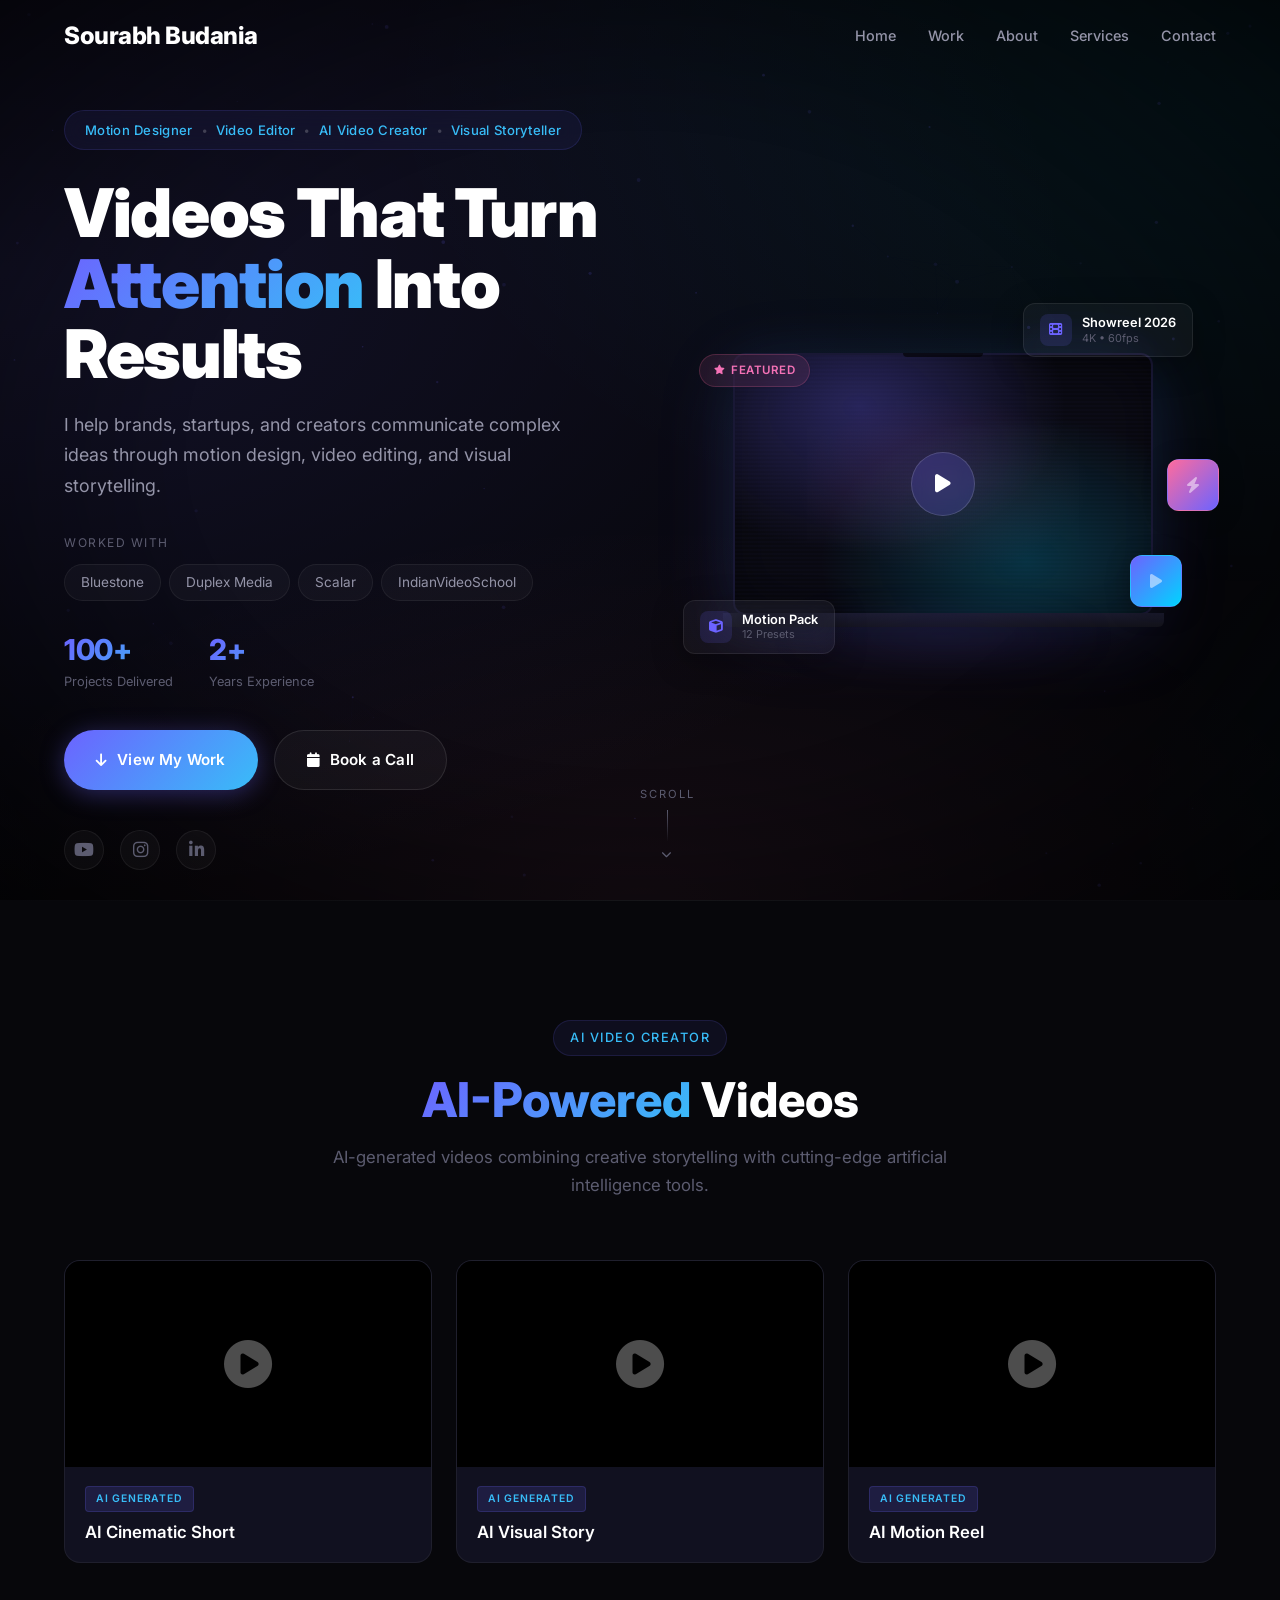
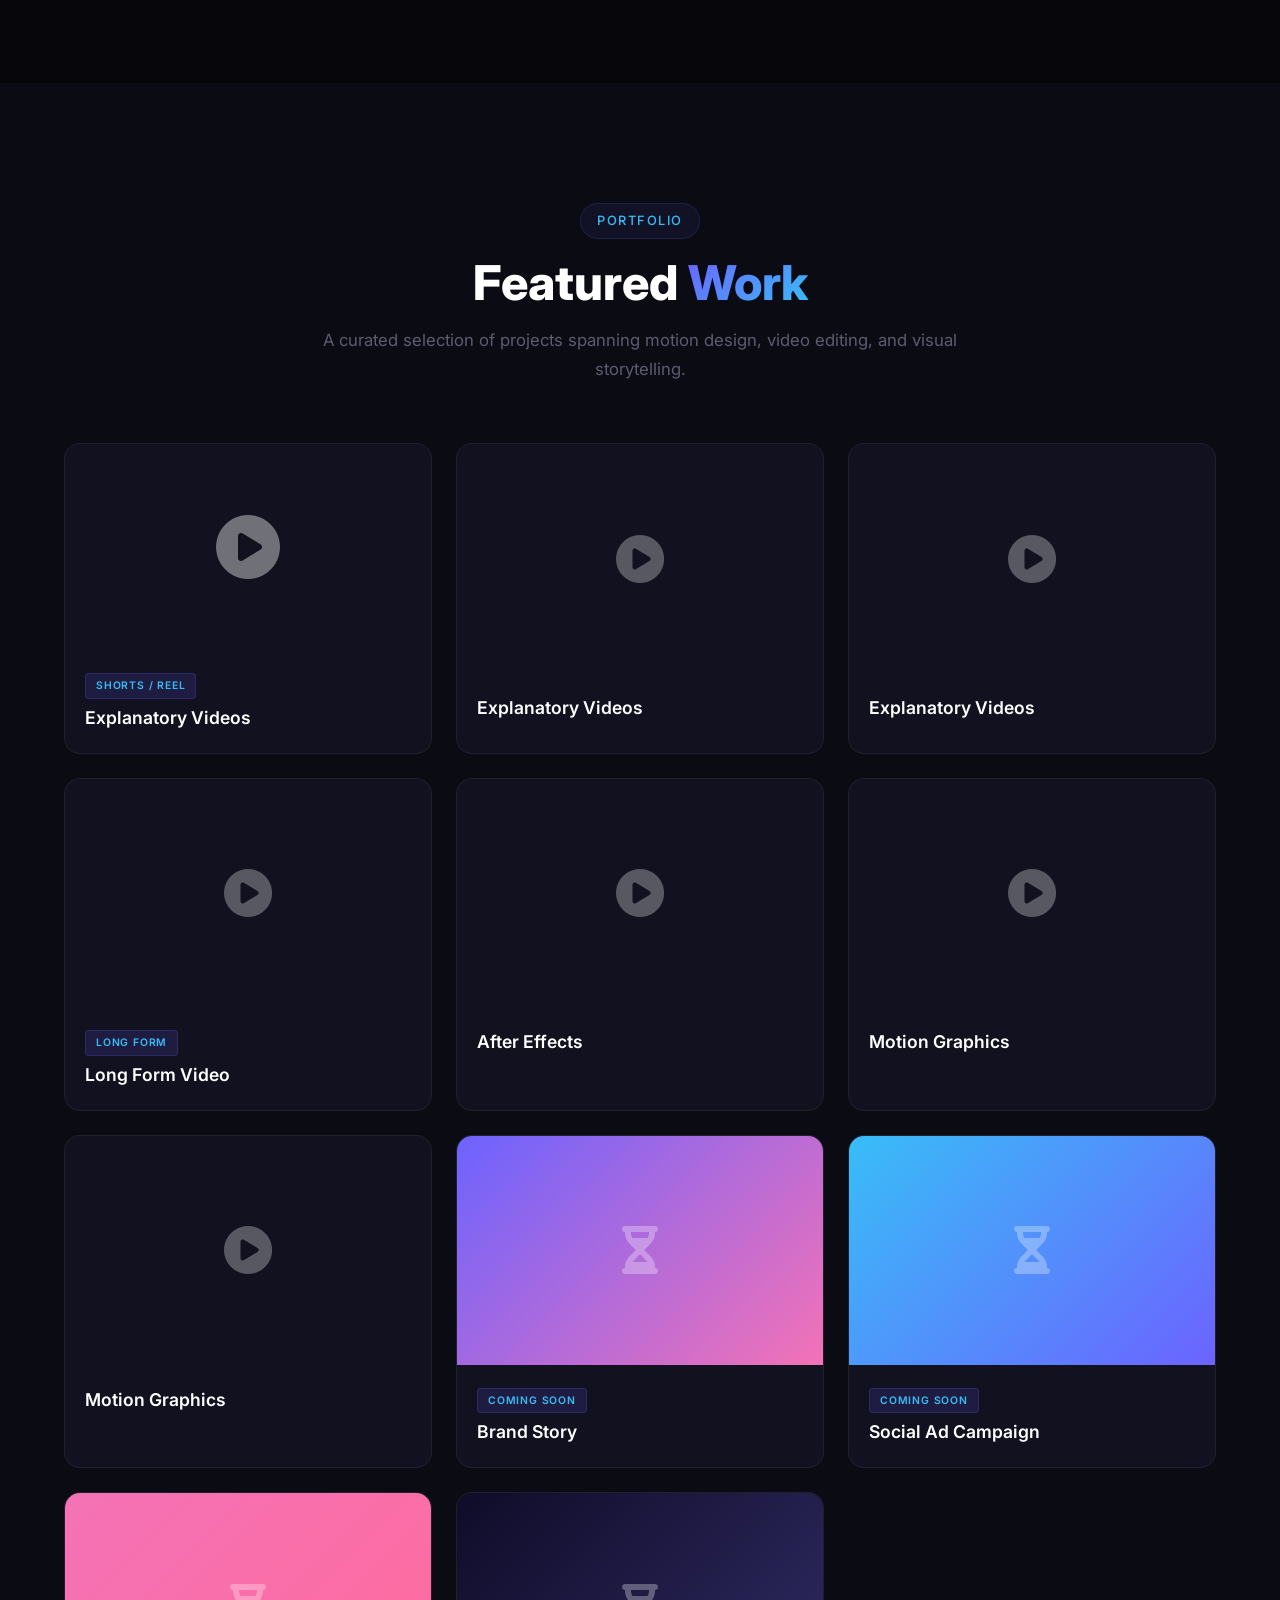
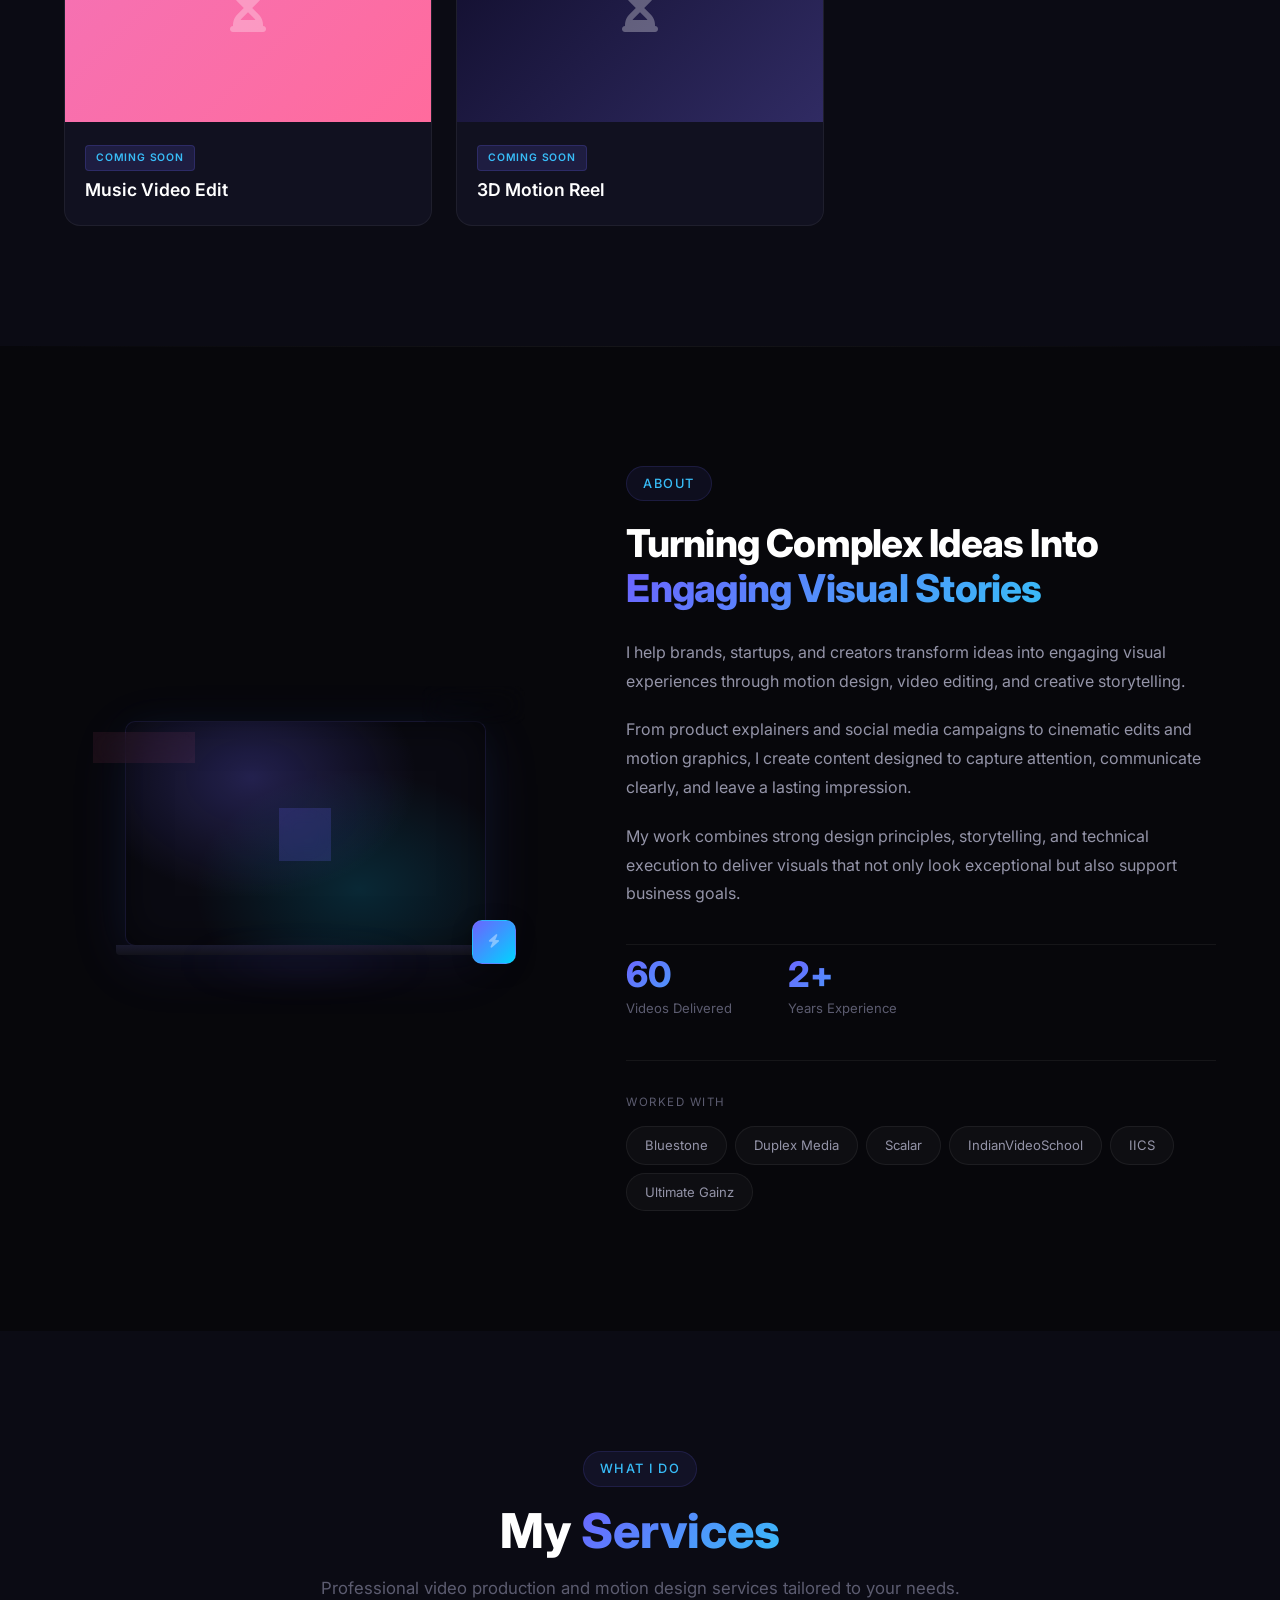
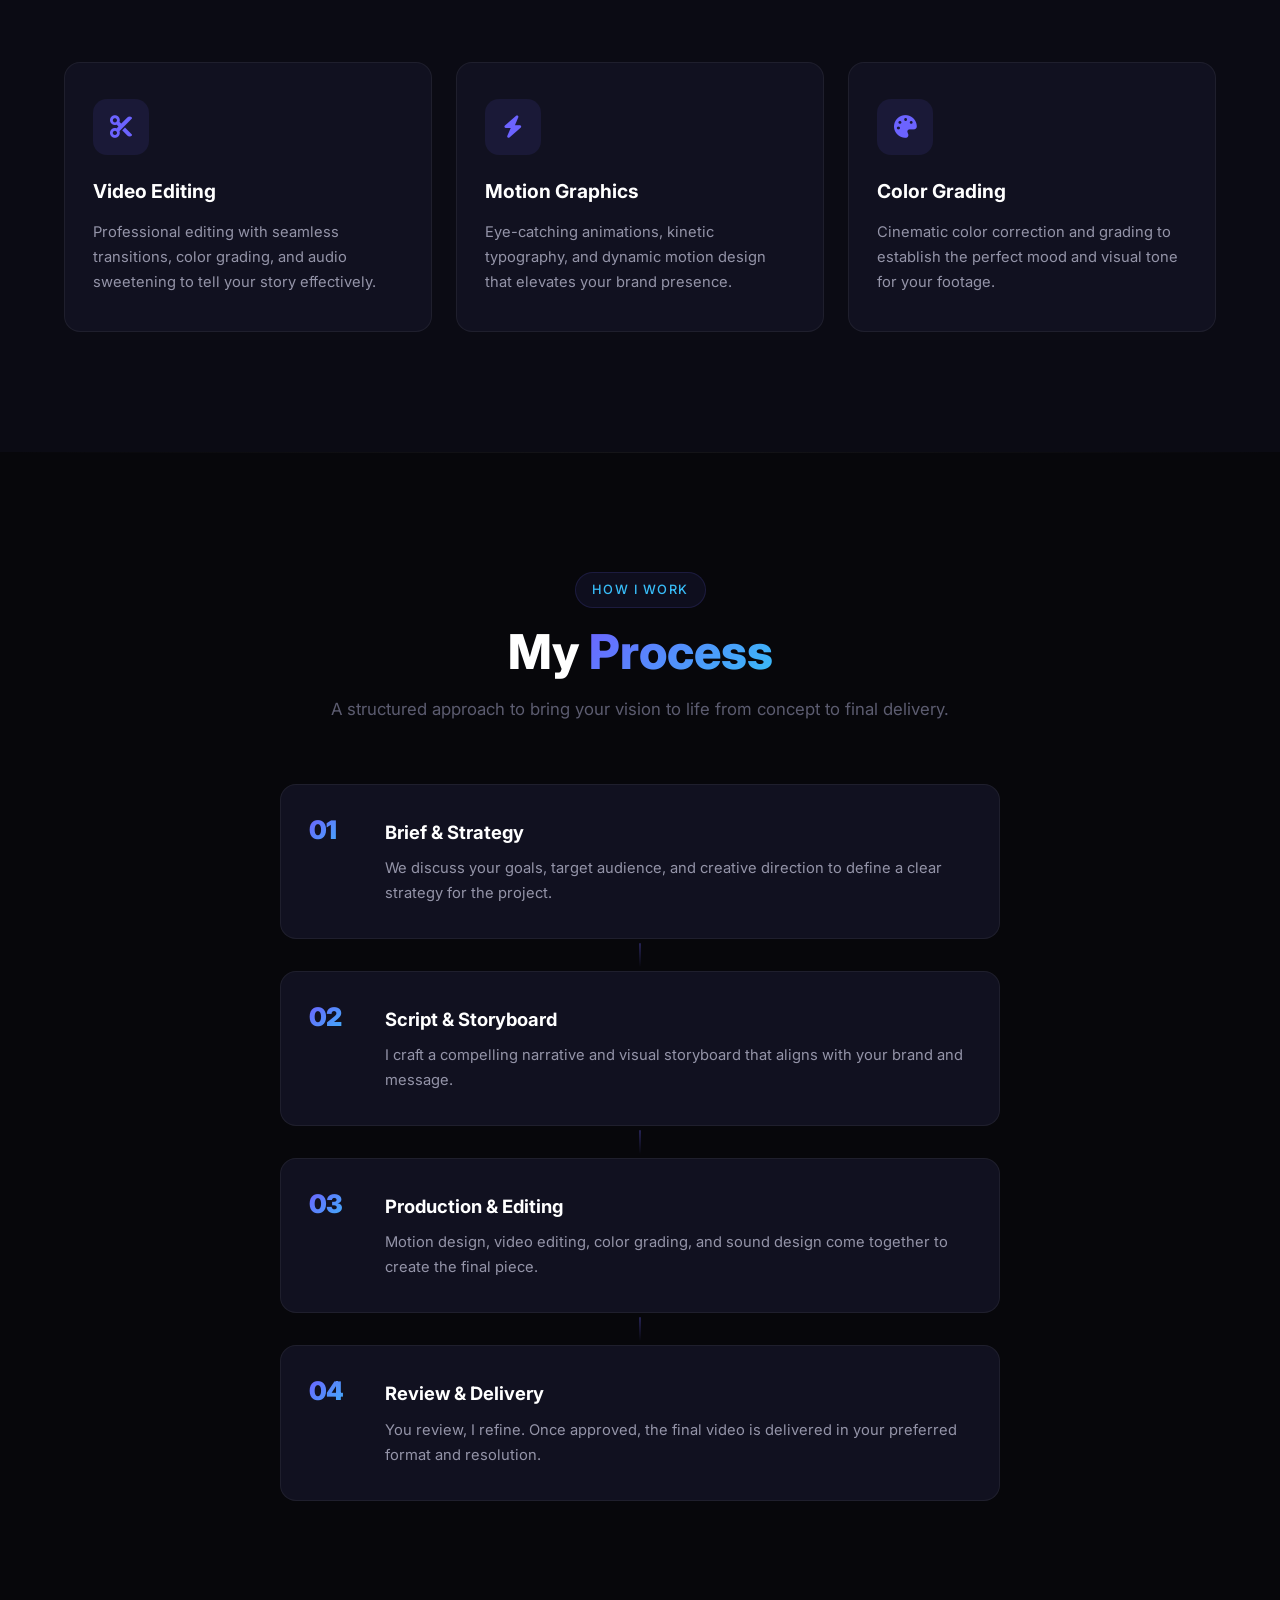
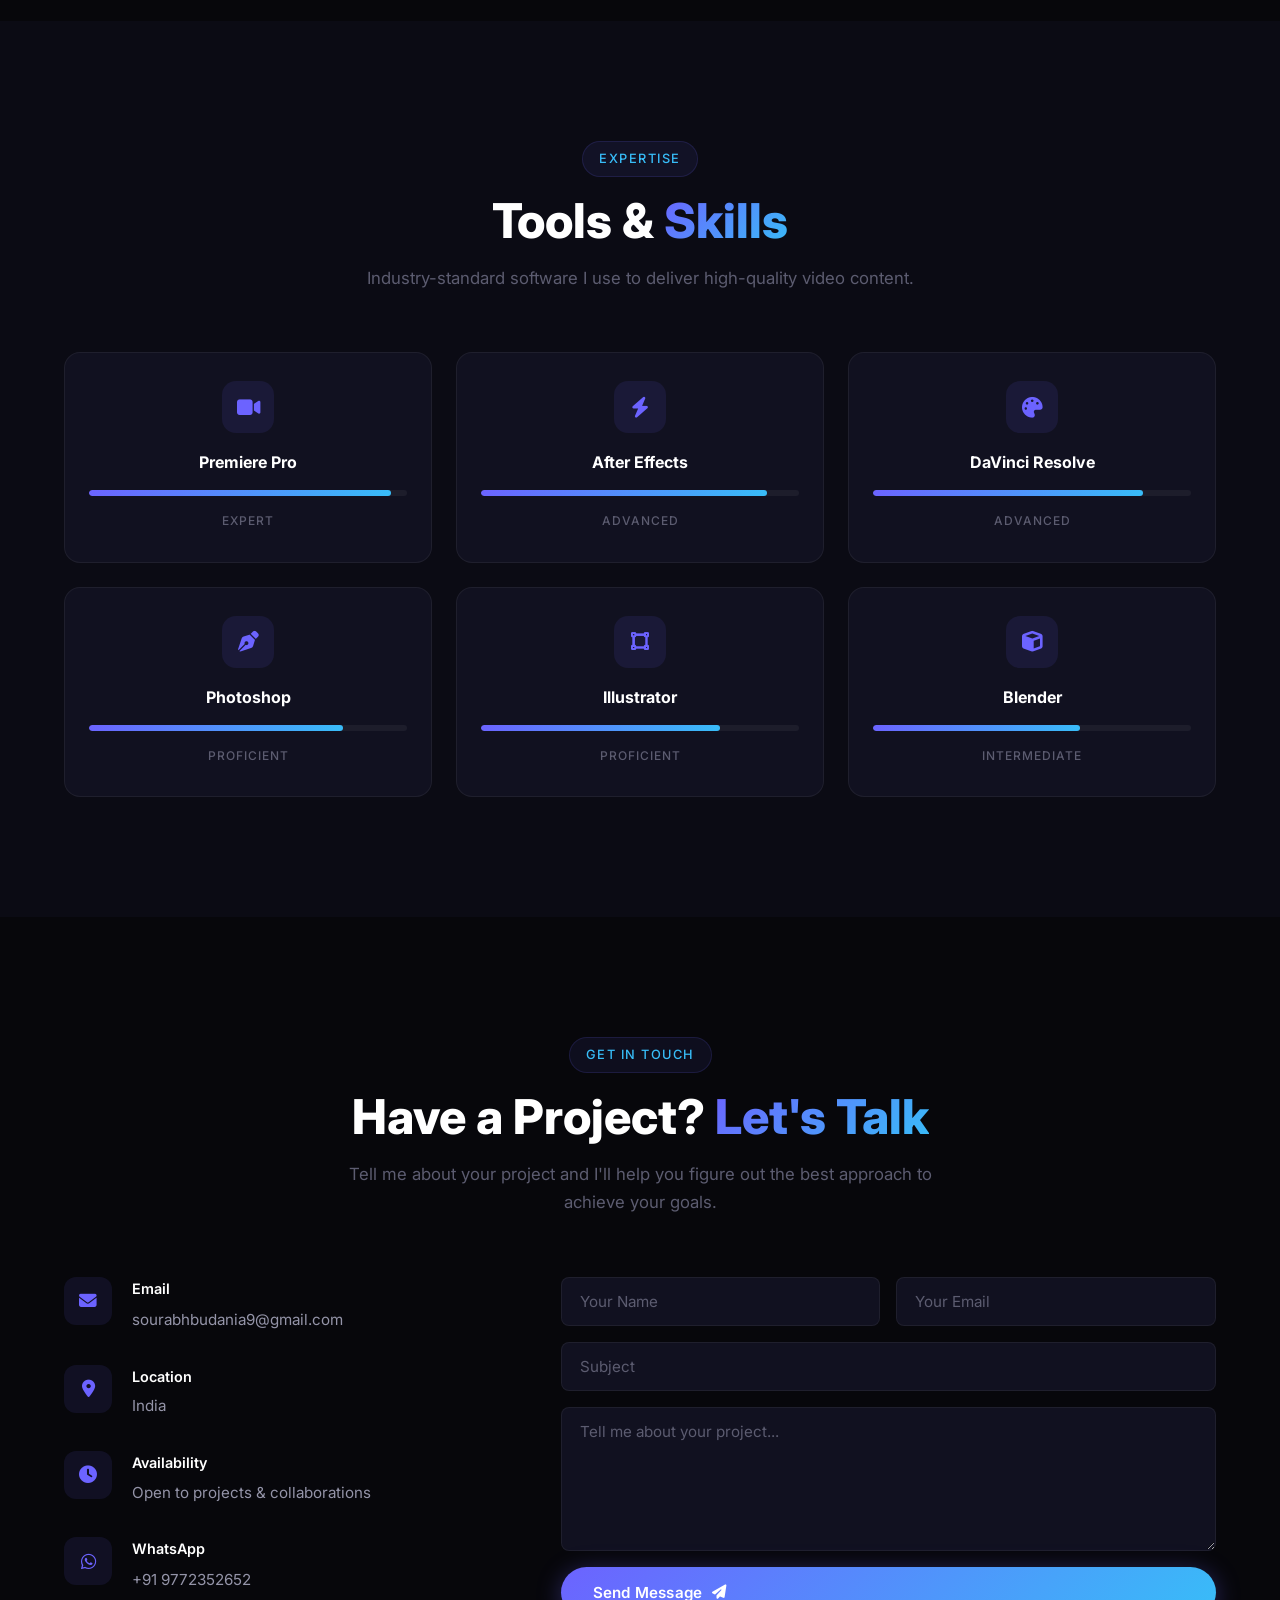
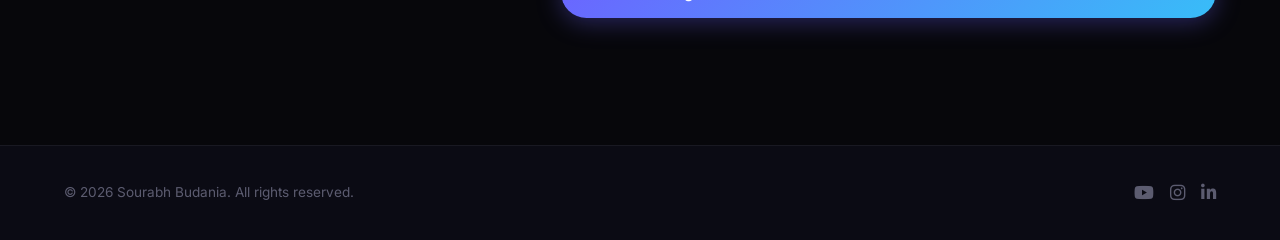
==== New/index.html @ f953dbf3 "Initial portfolio commit" ====
<!DOCTYPE html>
<html lang="en">
<head>
  <meta charset="UTF-8" />
  <meta name="viewport" content="width=device-width, initial-scale=1.0" />
  <title>Sourabh Budania | Video Editor & Motion Graphics Artist</title>
  <link rel="stylesheet" href="styles.css" />
  <link rel="preconnect" href="https://fonts.googleapis.com" />
  <link href="https://fonts.googleapis.com/css2?family=Inter:wght@300;400;500;600;700;800;900&display=swap" rel="stylesheet" />
  <link rel="stylesheet" href="https://cdnjs.cloudflare.com/ajax/libs/font-awesome/6.5.0/css/all.min.css" />
</head>
<body>

  <!-- Navigation -->
  <nav class="navbar">
    <div class="container nav-container">
      <a href="#" class="logo">Sourabh Budania</a>
      <div class="nav-links">
        <a href="#home">Home</a>
        <a href="#work">Work</a>
        <a href="#about">About</a>
        <a href="#services">Services</a>
        <a href="#contact">Contact</a>
      </div>
      <div class="hamburger">
        <span></span>
        <span></span>
        <span></span>
      </div>
    </div>
  </nav>

  <!-- Hero Section -->
  <section id="home" class="hero">
    <div class="hero-bg">
      <div class="mesh-gradient"></div>
      <canvas id="particles-canvas"></canvas>
      <div class="mouse-glow" id="mouse-glow"></div>
      <div class="vignette"></div>
    </div>
    <div class="container hero-content">
      <div class="hero-main">
        <div class="hero-text">
          <div class="hero-badge">Motion Designer <span class="badge-sep">•</span> Video Editor <span class="badge-sep">•</span> AI Video Creator <span class="badge-sep">•</span> Visual Storyteller</div>
          <h1 class="hero-title">
            Videos That Turn <span class="gradient-text">Attention</span> Into Results
          </h1>
          <p class="hero-subtitle">I help brands, startups, and creators communicate complex ideas through motion design, video editing, and visual storytelling.</p>

          <div class="social-proof">
            <span class="proof-label">Worked With</span>
            <div class="proof-brands">
              <span class="proof-brand">Bluestone</span>
              <span class="proof-brand">Duplex Media</span>
              <span class="proof-brand">Scalar</span>
              <span class="proof-brand">IndianVideoSchool</span>
            </div>
          </div>

          <div class="hero-stats">
            <div class="hero-stat">
              <span class="hero-stat-number" data-target="100">0</span>
              <span class="hero-stat-label">Projects Delivered</span>
            </div>
            <div class="hero-stat">
              <span class="hero-stat-number" data-target="2">0</span>
              <span class="hero-stat-label">Years Experience</span>
            </div>
          </div>

          <div class="hero-actions">
            <a href="#work" class="btn btn-primary"><i class="fas fa-arrow-down"></i> View My Work</a>
            <a href="#contact" class="btn btn-glass"><i class="fas fa-calendar"></i> Book a Call</a>
          </div>

          <div class="hero-social">
            <a href="https://www.youtube.com/@Budania-Edits" target="_blank" aria-label="YouTube"><i class="fab fa-youtube"></i></a>
            <a href="https://www.instagram.com/dreamvision.mkv/?hl=en" target="_blank" aria-label="Instagram"><i class="fab fa-instagram"></i></a>
            <a href="https://www.linkedin.com/in/sourabh-budania/" target="_blank" aria-label="LinkedIn"><i class="fab fa-linkedin-in"></i></a>
          </div>
        </div>

        <div class="hero-visual">
          <div class="showcase-container">
            <div class="laptop-mockup">
              <div class="laptop-screen">
                <div class="screen-content">
                  <div class="screen-gradient"></div>
                  <div class="play-button"><i class="fas fa-play"></i></div>
                  <div class="screen-scene"></div>
                </div>
              </div>
              <div class="laptop-base"></div>
              <div class="laptop-notch"></div>
              <div class="laptop-glow"></div>
            </div>
            <div class="floating-element float-1">
              <div class="float-card">
                <div class="float-card-icon"><i class="fas fa-film"></i></div>
                <div class="float-card-text">
                  <span class="float-card-title">Showreel 2026</span>
                  <span class="float-card-sub">4K • 60fps</span>
                </div>
              </div>
            </div>
            <div class="floating-element float-2">
              <div class="float-card">
                <div class="float-card-icon"><i class="fas fa-cube"></i></div>
                <div class="float-card-text">
                  <span class="float-card-title">Motion Pack</span>
                  <span class="float-card-sub">12 Presets</span>
                </div>
              </div>
            </div>
            <div class="floating-element float-3">
              <div class="float-badge">
                <i class="fas fa-star"></i>
                <span>Featured</span>
              </div>
            </div>
            <div class="floating-element float-4">
              <div class="float-thumb" style="background: linear-gradient(135deg, #6c63ff, #00d4ff);">
                <i class="fas fa-play"></i>
              </div>
            </div>
            <div class="floating-element float-5">
              <div class="float-thumb" style="background: linear-gradient(135deg, #ff6b9d, #6c63ff);">
                <i class="fas fa-bolt"></i>
              </div>
            </div>
          </div>
        </div>
      </div>
    </div>
    <div class="scroll-indicator">
      <span>Scroll</span>
      <div class="scroll-line"></div>
      <div class="scroll-chevron"><i class="fas fa-chevron-down"></i></div>
    </div>
  </section>

  <!-- AI Video Creator Section -->
  <section id="ai-video" class="section ai-section">
    <div class="container">
      <div class="section-header reveal">
        <span class="section-label">AI Video Creator</span>
        <h2 class="section-title"><span class="gradient-text">AI-Powered</span> Videos</h2>
        <p class="section-desc">AI-generated videos combining creative storytelling with cutting-edge artificial intelligence tools.</p>
      </div>
      <div class="ai-grid">
        <div class="ai-card reveal" data-video-id="1jv0-VjCGzJ9ivu_into1P0ZUhzAWje9S" data-video-type="drive">
          <div class="ai-thumb">
            <div class="ai-placeholder" style="background-image: url('https://drive.google.com/thumbnail?id=1jv0-VjCGzJ9ivu_into1P0ZUhzAWje9S&sz=w600'); background-size: cover; background-position: center;">
              <i class="fas fa-play-circle"></i>
            </div>
            <div class="ai-overlay">
              <button class="ai-play-btn" data-video-id="1jv0-VjCGzJ9ivu_into1P0ZUhzAWje9S" data-video-type="drive"><i class="fas fa-play"></i></button>
            </div>
          </div>
          <div class="ai-info">
            <span class="ai-tag">AI Generated</span>
            <h3>AI Cinematic Short</h3>
          </div>
        </div>
        <div class="ai-card reveal" data-video-id="1WpDm0konblY4RdFLM0mFyQEfygnwKrzh" data-video-type="drive">
          <div class="ai-thumb">
            <div class="ai-placeholder" style="background-image: url('https://drive.google.com/thumbnail?id=1WpDm0konblY4RdFLM0mFyQEfygnwKrzh&sz=w600'); background-size: cover; background-position: center;">
              <i class="fas fa-play-circle"></i>
            </div>
            <div class="ai-overlay">
              <button class="ai-play-btn" data-video-id="1WpDm0konblY4RdFLM0mFyQEfygnwKrzh" data-video-type="drive"><i class="fas fa-play"></i></button>
            </div>
          </div>
          <div class="ai-info">
            <span class="ai-tag">AI Generated</span>
            <h3>AI Visual Story</h3>
          </div>
        </div>
        <div class="ai-card reveal" data-video-id="1FNYuUyVPK-GE8mJKxCSz5s6ibDr779ps" data-video-type="drive">
          <div class="ai-thumb">
            <div class="ai-placeholder" style="background-image: url('https://drive.google.com/thumbnail?id=1FNYuUyVPK-GE8mJKxCSz5s6ibDr779ps&sz=w600'); background-size: cover; background-position: center;">
              <i class="fas fa-play-circle"></i>
            </div>
            <div class="ai-overlay">
              <button class="ai-play-btn" data-video-id="1FNYuUyVPK-GE8mJKxCSz5s6ibDr779ps" data-video-type="drive"><i class="fas fa-play"></i></button>
            </div>
          </div>
          <div class="ai-info">
            <span class="ai-tag">AI Generated</span>
            <h3>AI Motion Reel</h3>
          </div>
        </div>
      </div>
    </div>
  </section>

  <!-- Work / Portfolio Section -->
  <section id="work" class="section work-section">
    <div class="container">
      <div class="section-header reveal">
        <span class="section-label">Portfolio</span>
        <h2 class="section-title">Featured <span class="gradient-text">Work</span></h2>
        <p class="section-desc">A curated selection of projects spanning motion design, video editing, and visual storytelling.</p>
      </div>

      <div class="portfolio-grid">
        <div class="portfolio-item portfolio-featured reveal" data-video-id="uVHYA8idwJs">
          <div class="portfolio-thumb">
            <div class="portfolio-placeholder" style="background-image: url('https://img.youtube.com/vi/uVHYA8idwJs/maxresdefault.jpg'); background-size: cover; background-position: center;">
              <i class="fas fa-play-circle"></i>
            </div>
            <div class="portfolio-overlay">
              <button class="portfolio-link" data-video-id="uVHYA8idwJs"><i class="fas fa-play"></i></button>
            </div>
          </div>
          <div class="portfolio-info">
            <span class="portfolio-featured-tag">Shorts / Reel</span>
            <h3>Explanatory Videos</h3>
          </div>
        </div>

        <div class="portfolio-item reveal" data-video-id="z-pYX50ZBqE">
          <div class="portfolio-thumb">
            <div class="portfolio-placeholder" style="background-image: url('https://img.youtube.com/vi/z-pYX50ZBqE/maxresdefault.jpg'); background-size: cover; background-position: center;">
              <i class="fas fa-play-circle"></i>
            </div>
            <div class="portfolio-overlay">
              <button class="portfolio-link" data-video-id="z-pYX50ZBqE"><i class="fas fa-play"></i></button>
            </div>
          </div>
          <div class="portfolio-info">
            <h3>Explanatory Videos</h3>
          </div>
        </div>

        <div class="portfolio-item reveal" data-video-id="zJBLI5-vZLM">
          <div class="portfolio-thumb">
            <div class="portfolio-placeholder" style="background-image: url('https://img.youtube.com/vi/zJBLI5-vZLM/maxresdefault.jpg'); background-size: cover; background-position: center;">
              <i class="fas fa-play-circle"></i>
            </div>
            <div class="portfolio-overlay">
              <button class="portfolio-link" data-video-id="zJBLI5-vZLM"><i class="fas fa-play"></i></button>
            </div>
          </div>
          <div class="portfolio-info">
            <h3>Explanatory Videos</h3>
          </div>
        </div>

        <div class="portfolio-item reveal" data-video-id="R4MnI67SxS4">
          <div class="portfolio-thumb">
            <div class="portfolio-placeholder" style="background-image: url('https://img.youtube.com/vi/R4MnI67SxS4/maxresdefault.jpg'); background-size: cover; background-position: center;">
              <i class="fas fa-play-circle"></i>
            </div>
            <div class="portfolio-overlay">
              <button class="portfolio-link" data-video-id="R4MnI67SxS4"><i class="fas fa-play"></i></button>
            </div>
          </div>
          <div class="portfolio-info">
            <span class="portfolio-featured-tag">Long Form</span>
            <h3>Long Form Video</h3>
          </div>
        </div>

        <div class="portfolio-item reveal" data-video-id="fhrSNdv_ZPA">
          <div class="portfolio-thumb">
            <div class="portfolio-placeholder" style="background-image: url('https://img.youtube.com/vi/fhrSNdv_ZPA/maxresdefault.jpg'); background-size: cover; background-position: center;">
              <i class="fas fa-play-circle"></i>
            </div>
            <div class="portfolio-overlay">
              <button class="portfolio-link" data-video-id="fhrSNdv_ZPA"><i class="fas fa-play"></i></button>
            </div>
          </div>
          <div class="portfolio-info">
            <h3>After Effects</h3>
          </div>
        </div>

        <div class="portfolio-item reveal" data-video-id="ZLptEpqbUUQ">
          <div class="portfolio-thumb">
            <div class="portfolio-placeholder" style="background-image: url('https://img.youtube.com/vi/ZLptEpqbUUQ/maxresdefault.jpg'); background-size: cover; background-position: center;">
              <i class="fas fa-play-circle"></i>
            </div>
            <div class="portfolio-overlay">
              <button class="portfolio-link" data-video-id="ZLptEpqbUUQ"><i class="fas fa-play"></i></button>
            </div>
          </div>
          <div class="portfolio-info">
            <h3>Motion Graphics</h3>
          </div>
        </div>

        <div class="portfolio-item reveal" data-video-id="FHDrILqtEzk">
          <div class="portfolio-thumb">
            <div class="portfolio-placeholder" style="background-image: url('https://img.youtube.com/vi/FHDrILqtEzk/maxresdefault.jpg'); background-size: cover; background-position: center;">
              <i class="fas fa-play-circle"></i>
            </div>
            <div class="portfolio-overlay">
              <button class="portfolio-link" data-video-id="FHDrILqtEzk"><i class="fas fa-play"></i></button>
            </div>
          </div>
          <div class="portfolio-info">
            <h3>Motion Graphics</h3>
          </div>
        </div>

        <div class="portfolio-item reveal">
          <div class="portfolio-thumb">
            <div class="portfolio-placeholder" style="background: linear-gradient(135deg, #6c63ff, #f472b6);">
              <i class="fas fa-hourglass-half"></i>
            </div>
          </div>
          <div class="portfolio-info">
            <span class="portfolio-featured-tag">Coming Soon</span>
            <h3>Brand Story</h3>
          </div>
        </div>

        <div class="portfolio-item reveal">
          <div class="portfolio-thumb">
            <div class="portfolio-placeholder" style="background: linear-gradient(135deg, #38bdf8, #6c63ff);">
              <i class="fas fa-hourglass-half"></i>
            </div>
          </div>
          <div class="portfolio-info">
            <span class="portfolio-featured-tag">Coming Soon</span>
            <h3>Social Ad Campaign</h3>
          </div>
        </div>

        <div class="portfolio-item reveal">
          <div class="portfolio-thumb">
            <div class="portfolio-placeholder" style="background: linear-gradient(135deg, #f472b6, #ff6b9d);">
              <i class="fas fa-hourglass-half"></i>
            </div>
          </div>
          <div class="portfolio-info">
            <span class="portfolio-featured-tag">Coming Soon</span>
            <h3>Music Video Edit</h3>
          </div>
        </div>

        <div class="portfolio-item reveal">
          <div class="portfolio-thumb">
            <div class="portfolio-placeholder" style="background: linear-gradient(135deg, #0f0c29, #302b63);">
              <i class="fas fa-hourglass-half"></i>
            </div>
          </div>
          <div class="portfolio-info">
            <span class="portfolio-featured-tag">Coming Soon</span>
            <h3>3D Motion Reel</h3>
          </div>
        </div>

      </div>
    </div>
  </section>

  <!-- About Section -->
  <section id="about" class="section about-section">
    <div class="container">
      <div class="about-grid">
        <div class="about-visual reveal">
          <div class="about-showcase">
            <div class="about-laptop">
              <div class="about-laptop-screen">
                <div class="about-screen-content">
                  <div class="about-screen-gradient"></div>
                  <div class="about-play-btn"><i class="fas fa-play"></i></div>
                </div>
              </div>
              <div class="about-laptop-base"></div>
              <div class="about-laptop-glow"></div>
            </div>
            <div class="about-float about-float-1">
              <div class="about-float-card">
                <i class="fas fa-film"></i>
                <span>Showreel</span>
              </div>
            </div>
            <div class="about-float about-float-2">
              <div class="about-float-badge">
                <i class="fas fa-star"></i>
                <span>Featured</span>
              </div>
            </div>
            <div class="about-float about-float-3">
              <div class="about-float-thumb" style="background: linear-gradient(135deg, #6c63ff, #00d4ff);">
                <i class="fas fa-bolt"></i>
              </div>
            </div>
          </div>
        </div>

        <div class="about-content reveal">
          <span class="section-label">About</span>
          <h2 class="about-title">Turning Complex Ideas Into <span class="gradient-text">Engaging Visual Stories</span></h2>

          <p>I help brands, startups, and creators transform ideas into engaging visual experiences through motion design, video editing, and creative storytelling.</p>

          <p>From product explainers and social media campaigns to cinematic edits and motion graphics, I create content designed to capture attention, communicate clearly, and leave a lasting impression.</p>

          <p>My work combines strong design principles, storytelling, and technical execution to deliver visuals that not only look exceptional but also support business goals.</p>

          <div class="about-stats">
            <div class="about-stat">
              <span class="about-stat-number" data-target="100">0</span>
              <span class="about-stat-label">Videos Delivered</span>
            </div>
            <div class="about-stat">
              <span class="about-stat-number" data-target="2">0</span>
              <span class="about-stat-label">Years Experience</span>
            </div>
          </div>

          <div class="brand-trust">
            <span class="brand-trust-label">Worked With</span>
            <div class="brand-grid">
              <span class="brand-chip">Bluestone</span>
              <span class="brand-chip">Duplex Media</span>
              <span class="brand-chip">Scalar</span>
              <span class="brand-chip">IndianVideoSchool</span>
              <span class="brand-chip">IICS</span>
              <span class="brand-chip">Ultimate Gainz</span>
            </div>
          </div>
        </div>
      </div>
    </div>
  </section>

  <!-- Services Section -->
  <section id="services" class="section services-section">
    <div class="container">
      <div class="section-header reveal">
        <span class="section-label">What I Do</span>
        <h2 class="section-title">My <span class="gradient-text">Services</span></h2>
        <p class="section-desc">Professional video production and motion design services tailored to your needs.</p>
      </div>
      <div class="services-grid">
        <div class="service-card reveal">
          <div class="service-icon"><i class="fas fa-cut"></i></div>
          <h3>Video Editing</h3>
          <p>Professional editing with seamless transitions, color grading, and audio sweetening to tell your story effectively.</p>
        </div>
        <div class="service-card reveal">
          <div class="service-icon"><i class="fas fa-bolt"></i></div>
          <h3>Motion Graphics</h3>
          <p>Eye-catching animations, kinetic typography, and dynamic motion design that elevates your brand presence.</p>
        </div>
        <div class="service-card reveal">
          <div class="service-icon"><i class="fas fa-palette"></i></div>
          <h3>Color Grading</h3>
          <p>Cinematic color correction and grading to establish the perfect mood and visual tone for your footage.</p>
        </div>
      </div>
    </div>
  </section>

  <!-- Process Section -->
  <section id="process" class="section process-section">
    <div class="container">
      <div class="section-header reveal">
        <span class="section-label">How I Work</span>
        <h2 class="section-title">My <span class="gradient-text">Process</span></h2>
        <p class="section-desc">A structured approach to bring your vision to life from concept to final delivery.</p>
      </div>
      <div class="process-grid">
        <div class="process-step reveal">
          <div class="process-number">01</div>
          <div class="process-content">
            <div class="process-icon"><i class="fas fa-comments"></i></div>
            <h3>Brief & Strategy</h3>
            <p>We discuss your goals, target audience, and creative direction to define a clear strategy for the project.</p>
          </div>
        </div>
        <div class="process-connector"><span></span></div>
        <div class="process-step reveal">
          <div class="process-number">02</div>
          <div class="process-content">
            <div class="process-icon"><i class="fas fa-pen-fancy"></i></div>
            <h3>Script & Storyboard</h3>
            <p>I craft a compelling narrative and visual storyboard that aligns with your brand and message.</p>
          </div>
        </div>
        <div class="process-connector"><span></span></div>
        <div class="process-step reveal">
          <div class="process-number">03</div>
          <div class="process-content">
            <div class="process-icon"><i class="fas fa-film"></i></div>
            <h3>Production & Editing</h3>
            <p>Motion design, video editing, color grading, and sound design come together to create the final piece.</p>
          </div>
        </div>
        <div class="process-connector"><span></span></div>
        <div class="process-step reveal">
          <div class="process-number">04</div>
          <div class="process-content">
            <div class="process-icon"><i class="fas fa-check-circle"></i></div>
            <h3>Review & Delivery</h3>
            <p>You review, I refine. Once approved, the final video is delivered in your preferred format and resolution.</p>
          </div>
        </div>
      </div>
    </div>
  </section>

  <!-- Tools Section -->
  <section id="tools" class="section tools-section">
    <div class="container">
      <div class="section-header reveal">
        <span class="section-label">Expertise</span>
        <h2 class="section-title">Tools & <span class="gradient-text">Skills</span></h2>
        <p class="section-desc">Industry-standard software I use to deliver high-quality video content.</p>
      </div>
      <div class="tools-grid">
        <div class="tool-card reveal">
          <div class="tool-icon"><i class="fas fa-video"></i></div>
          <h3>Premiere Pro</h3>
          <div class="tool-bar"><span style="width:95%"></span></div>
          <span class="tool-level">Expert</span>
        </div>
        <div class="tool-card reveal">
          <div class="tool-icon"><i class="fas fa-bolt"></i></div>
          <h3>After Effects</h3>
          <div class="tool-bar"><span style="width:90%"></span></div>
          <span class="tool-level">Advanced</span>
        </div>
        <div class="tool-card reveal">
          <div class="tool-icon"><i class="fas fa-palette"></i></div>
          <h3>DaVinci Resolve</h3>
          <div class="tool-bar"><span style="width:85%"></span></div>
          <span class="tool-level">Advanced</span>
        </div>
        <div class="tool-card reveal">
          <div class="tool-icon"><i class="fas fa-pen-nib"></i></div>
          <h3>Photoshop</h3>
          <div class="tool-bar"><span style="width:80%"></span></div>
          <span class="tool-level">Proficient</span>
        </div>
        <div class="tool-card reveal">
          <div class="tool-icon"><i class="fas fa-vector-square"></i></div>
          <h3>Illustrator</h3>
          <div class="tool-bar"><span style="width:75%"></span></div>
          <span class="tool-level">Proficient</span>
        </div>
        <div class="tool-card reveal">
          <div class="tool-icon"><i class="fas fa-cube"></i></div>
          <h3>Blender</h3>
          <div class="tool-bar"><span style="width:65%"></span></div>
          <span class="tool-level">Intermediate</span>
        </div>
      </div>
    </div>
  </section>

  <!-- Contact Section -->
  <section id="contact" class="section contact-section">
    <div class="container">
      <div class="section-header reveal">
        <span class="section-label">Get In Touch</span>
        <h2 class="section-title">Have a Project? <span class="gradient-text">Let's Talk</span></h2>
        <p class="section-desc">Tell me about your project and I'll help you figure out the best approach to achieve your goals.</p>
      </div>
      <div class="contact-grid">
        <div class="contact-info reveal">
          <div class="contact-item">
            <i class="fas fa-envelope"></i>
            <div>
              <h4>Email</h4>
              <a href="mailto:sourabhbudania9@gmail.com">sourabhbudania9@gmail.com</a>
            </div>
          </div>
          <div class="contact-item">
            <i class="fas fa-map-marker-alt"></i>
            <div>
              <h4>Location</h4>
              <p>India</p>
            </div>
          </div>
          <div class="contact-item">
            <i class="fas fa-clock"></i>
            <div>
              <h4>Availability</h4>
              <p>Open to projects & collaborations</p>
            </div>
          </div>
          <div class="contact-item">
            <i class="fab fa-whatsapp"></i>
            <div>
              <h4>WhatsApp</h4>
              <a href="https://wa.me/919772352652" target="_blank">+91 9772352652</a>
            </div>
          </div>
        </div>
        <form class="contact-form reveal" id="contact-form">
          <div class="form-row">
            <input type="text" placeholder="Your Name" required />
            <input type="email" placeholder="Your Email" required />
          </div>
          <input type="text" placeholder="Subject" required />
          <textarea placeholder="Tell me about your project..." rows="6" required></textarea>
          <button type="submit" class="btn btn-primary">Send Message <i class="fas fa-paper-plane"></i></button>
        </form>
      </div>
    </div>
  </section>

  <!-- Footer -->
  <footer class="footer">
    <div class="container footer-content">
      <p>&copy; 2026 Sourabh Budania. All rights reserved.</p>
      <div class="footer-social">
        <a href="https://www.youtube.com/@Budania-Edits" target="_blank" aria-label="YouTube"><i class="fab fa-youtube"></i></a>
        <a href="https://www.instagram.com/dreamvision.mkv/?hl=en" target="_blank" aria-label="Instagram"><i class="fab fa-instagram"></i></a>
        <a href="https://www.linkedin.com/in/sourabh-budania/" target="_blank" aria-label="LinkedIn"><i class="fab fa-linkedin-in"></i></a>
      </div>
    </div>
  </footer>

  <!-- Video Modal -->
  <div class="video-modal" id="videoModal">
    <div class="video-modal-overlay" id="videoModalOverlay"></div>
    <div class="video-modal-content">
      <button class="video-modal-close" id="videoModalClose"><i class="fas fa-times"></i></button>
      <div class="video-modal-frame">
        <iframe id="videoModalIframe" src="" frameborder="0" allow="accelerometer; autoplay; clipboard-write; encrypted-media; gyroscope; picture-in-picture" allowfullscreen></iframe>
      </div>
    </div>
  </div>

  <script src="script.js"></script>
</body>
</html>
---- New/styles.css ----
*,
*::before,
*::after {
  margin: 0;
  padding: 0;
  box-sizing: border-box;
}

:root {
  --bg-primary: #07070b;
  --bg-secondary: #0b0b14;
  --bg-card: #111120;
  --text-primary: #ffffff;
  --text-secondary: #9494a8;
  --text-muted: #5c5c70;
  --accent-1: #6c63ff;
  --accent-2: #38bdf8;
  --accent-3: #f472b6;
  --gradient-1: linear-gradient(135deg, #6c63ff, #38bdf8);
  --gradient-2: linear-gradient(135deg, #f472b6, #6c63ff);
  --gradient-3: linear-gradient(135deg, #0f0c29, #302b63, #24243e);
  --border-color: rgba(255, 255, 255, 0.06);
  --shadow-glow: 0 0 40px rgba(108, 99, 255, 0.1);
  --radius: 16px;
  --radius-sm: 8px;
  --transition: 0.4s cubic-bezier(0.25, 0.46, 0.45, 0.94);
}

html {
  scroll-behavior: smooth;
}

body {
  font-family: 'Inter', -apple-system, BlinkMacSystemFont, sans-serif;
  background: var(--bg-primary);
  color: var(--text-primary);
  line-height: 1.7;
  overflow-x: hidden;
  -webkit-font-smoothing: antialiased;
}

.container {
  max-width: 1200px;
  margin: 0 auto;
  padding: 0 24px;
}

/* Navigation */
.navbar {
  position: fixed;
  top: 0;
  left: 0;
  right: 0;
  z-index: 1000;
  padding: 16px 0;
  transition: var(--transition);
}

.navbar.scrolled {
  background: rgba(10, 10, 15, 0.85);
  backdrop-filter: blur(20px);
  -webkit-backdrop-filter: blur(20px);
  border-bottom: 1px solid var(--border-color);
  padding: 12px 0;
}

.nav-container {
  display: flex;
  align-items: center;
  justify-content: space-between;
}

.logo {
  font-size: 1.5rem;
  font-weight: 800;
  color: var(--text-primary);
  text-decoration: none;
  letter-spacing: -0.5px;
  white-space: nowrap;
}

.nav-links {
  display: flex;
  gap: 32px;
}

.nav-links a {
  color: var(--text-secondary);
  text-decoration: none;
  font-size: 0.9rem;
  font-weight: 500;
  transition: var(--transition);
  position: relative;
}

.nav-links a::after {
  content: '';
  position: absolute;
  bottom: -4px;
  left: 0;
  width: 0;
  height: 2px;
  background: var(--gradient-1);
  transition: var(--transition);
}

.nav-links a:hover {
  color: var(--text-primary);
}

.nav-links a:hover::after {
  width: 100%;
}

.hamburger {
  display: none;
  flex-direction: column;
  gap: 5px;
  cursor: pointer;
  padding: 4px;
}

.hamburger span {
  width: 24px;
  height: 2px;
  background: var(--text-primary);
  border-radius: 2px;
  transition: var(--transition);
}

.hamburger.active span:nth-child(1) {
  transform: rotate(45deg) translate(5px, 5px);
}

.hamburger.active span:nth-child(2) {
  opacity: 0;
}

.hamburger.active span:nth-child(3) {
  transform: rotate(-45deg) translate(5px, -5px);
}

/* ===== HERO SECTION - Redesigned Premium ===== */

.hero {
  position: relative;
  min-height: 100vh;
  display: flex;
  align-items: center;
  overflow: hidden;
  isolation: isolate;
}

/* --- Background Layers --- */
.hero-bg {
  position: absolute;
  inset: 0;
  z-index: 0;
  overflow: hidden;
}

.mesh-gradient {
  position: absolute;
  inset: -50%;
  z-index: 0;
  background:
    radial-gradient(ellipse 60% 50% at 25% 40%, rgba(108, 99, 255, 0.12) 0%, transparent 70%),
    radial-gradient(ellipse 50% 40% at 75% 30%, rgba(0, 212, 255, 0.08) 0%, transparent 70%),
    radial-gradient(ellipse 40% 30% at 50% 75%, rgba(255, 107, 157, 0.06) 0%, transparent 70%),
    radial-gradient(ellipse 30% 40% at 10% 80%, rgba(108, 99, 255, 0.05) 0%, transparent 60%),
    radial-gradient(ellipse 35% 35% at 90% 70%, rgba(0, 212, 255, 0.05) 0%, transparent 60%);
  animation: meshShift 20s ease-in-out infinite alternate;
  will-change: transform;
}

@keyframes meshShift {
  0% { transform: translate(0, 0) scale(1); }
  25% { transform: translate(2%, -1%) scale(1.02); }
  50% { transform: translate(-1%, 2%) scale(1.04); }
  75% { transform: translate(1%, 1%) scale(0.98); }
  100% { transform: translate(-2%, -2%) scale(1.01); }
}

#particles-canvas {
  position: absolute;
  inset: 0;
  z-index: 1;
  pointer-events: none;
  opacity: 0.5;
}

.mouse-glow {
  position: absolute;
  width: 600px;
  height: 600px;
  border-radius: 50%;
  background: radial-gradient(circle, rgba(108, 99, 255, 0.08) 0%, transparent 70%);
  pointer-events: none;
  z-index: 1;
  transform: translate(-50%, -50%);
  transition: opacity 0.3s ease;
  will-change: transform;
}

.vignette {
  position: absolute;
  inset: 0;
  z-index: 2;
  background: radial-gradient(ellipse at center, transparent 50%, rgba(0, 0, 0, 0.6) 100%);
  pointer-events: none;
}

/* --- Content Layout --- */
.hero-content {
  position: relative;
  z-index: 3;
  width: 100%;
  padding-top: 80px;
}

.hero-main {
  display: grid;
  grid-template-columns: 1fr 1fr;
  gap: 60px;
  align-items: center;
}

/* --- Left Column --- */
.hero-text {
  max-width: 600px;
}

.hero-badge {
  display: inline-flex;
  align-items: center;
  gap: 8px;
  padding: 8px 20px;
  background: rgba(108, 99, 255, 0.08);
  border: 1px solid rgba(108, 99, 255, 0.15);
  border-radius: 50px;
  font-size: 0.82rem;
  color: var(--accent-2);
  font-weight: 500;
  letter-spacing: 0.3px;
  margin-bottom: 28px;
  animation: fadeInUp 0.8s ease both;
  backdrop-filter: blur(10px);
}

.badge-sep {
  color: rgba(255, 255, 255, 0.2);
  font-weight: 300;
}

.hero-title {
  font-size: clamp(2.8rem, 5.5vw, 4.2rem);
  font-weight: 900;
  line-height: 1.05;
  letter-spacing: -0.02em;
  margin-bottom: 20px;
  animation: fadeInUp 0.8s ease 0.1s both;
}

.gradient-text {
  background: var(--gradient-1);
  -webkit-background-clip: text;
  background-clip: text;
  -webkit-text-fill-color: transparent;
}

.hero-subtitle {
  font-size: clamp(1rem, 1.4vw, 1.15rem);
  color: var(--text-secondary);
  font-weight: 400;
  line-height: 1.7;
  margin-bottom: 32px;
  max-width: 520px;
  animation: fadeInUp 0.8s ease 0.15s both;
}

/* --- Social Proof --- */
.social-proof {
  margin-bottom: 32px;
  animation: fadeInUp 0.8s ease 0.2s both;
}

.proof-label {
  font-size: 0.75rem;
  text-transform: uppercase;
  letter-spacing: 1.5px;
  color: var(--text-muted);
  display: block;
  margin-bottom: 10px;
}

.proof-brands {
  display: flex;
  flex-wrap: wrap;
  gap: 8px;
}

.proof-brand {
  padding: 6px 16px;
  background: rgba(255, 255, 255, 0.03);
  border: 1px solid rgba(255, 255, 255, 0.06);
  border-radius: 20px;
  font-size: 0.85rem;
  color: var(--text-secondary);
  font-weight: 400;
  transition: var(--transition);
}

.proof-brand:hover {
  border-color: rgba(108, 99, 255, 0.25);
  background: rgba(108, 99, 255, 0.06);
  color: var(--text-primary);
}

/* --- Hero Stats --- */
.hero-stats {
  display: flex;
  gap: 36px;
  margin-bottom: 36px;
  animation: fadeInUp 0.8s ease 0.25s both;
}

.hero-stat {
  text-align: left;
}

.hero-stat-number {
  display: block;
  font-size: 1.8rem;
  font-weight: 800;
  background: var(--gradient-1);
  -webkit-background-clip: text;
  background-clip: text;
  -webkit-text-fill-color: transparent;
  line-height: 1.2;
  letter-spacing: -0.5px;
}

.hero-stat-label {
  font-size: 0.8rem;
  color: var(--text-muted);
  font-weight: 400;
}

/* --- CTA Buttons --- */
.hero-actions {
  display: flex;
  gap: 16px;
  margin-bottom: 40px;
  animation: fadeInUp 0.8s ease 0.3s both;
}

.btn {
  display: inline-flex;
  align-items: center;
  gap: 10px;
  padding: 16px 32px;
  border-radius: 50px;
  font-size: 0.95rem;
  font-weight: 600;
  text-decoration: none;
  transition: all 0.4s cubic-bezier(0.25, 0.46, 0.45, 0.94);
  cursor: pointer;
  border: none;
  font-family: inherit;
  letter-spacing: 0.2px;
}

.btn-primary {
  background: var(--gradient-1);
  color: #fff;
  box-shadow: 0 4px 24px rgba(108, 99, 255, 0.35);
  position: relative;
  overflow: hidden;
}

.btn-primary::before {
  content: '';
  position: absolute;
  inset: 0;
  background: linear-gradient(135deg, rgba(255,255,255,0.1), transparent);
  opacity: 0;
  transition: var(--transition);
}

.btn-primary:hover {
  transform: translateY(-3px);
  box-shadow: 0 12px 40px rgba(108, 99, 255, 0.5);
}

.btn-primary:hover::before {
  opacity: 1;
}

.btn-glass {
  background: rgba(255, 255, 255, 0.04);
  color: var(--text-primary);
  border: 1px solid rgba(255, 255, 255, 0.1);
  backdrop-filter: blur(12px);
  -webkit-backdrop-filter: blur(12px);
  position: relative;
  overflow: hidden;
}

.btn-glass::before {
  content: '';
  position: absolute;
  inset: 0;
  background: linear-gradient(135deg, rgba(255,255,255,0.06), transparent);
  opacity: 0;
  transition: var(--transition);
}

.btn-glass:hover {
  border-color: rgba(108, 99, 255, 0.3);
  background: rgba(108, 99, 255, 0.08);
  transform: translateY(-3px);
  box-shadow: 0 8px 32px rgba(108, 99, 255, 0.15);
}

.btn-glass:hover::before {
  opacity: 1;
}

.btn i {
  font-size: 0.9rem;
}

/* --- Social Icons --- */
.hero-social {
  display: flex;
  gap: 16px;
  animation: fadeInUp 0.8s ease 0.35s both;
}

.hero-social a {
  width: 40px;
  height: 40px;
  border-radius: 50%;
  display: flex;
  align-items: center;
  justify-content: center;
  color: var(--text-muted);
  font-size: 1.1rem;
  transition: var(--transition);
  background: rgba(255, 255, 255, 0.03);
  border: 1px solid rgba(255, 255, 255, 0.06);
  text-decoration: none;
}

.hero-social a:hover {
  color: var(--accent-1);
  border-color: rgba(108, 99, 255, 0.3);
  background: rgba(108, 99, 255, 0.08);
  transform: translateY(-3px);
  box-shadow: 0 4px 20px rgba(108, 99, 255, 0.15);
}

/* ===== RIGHT COLUMN - Visual Showcase ===== */

.hero-visual {
  position: relative;
  display: flex;
  align-items: center;
  justify-content: center;
  animation: fadeInUp 1s ease 0.3s both;
}

.showcase-container {
  position: relative;
  width: 100%;
  max-width: 520px;
  aspect-ratio: 4 / 3;
  display: flex;
  align-items: center;
  justify-content: center;
}

/* --- Laptop Mockup --- */
.laptop-mockup {
  position: relative;
  width: 85%;
  max-width: 420px;
  perspective: 1200px;
  animation: floatLaptop 6s ease-in-out infinite;
}

@keyframes floatLaptop {
  0%, 100% { transform: translateY(0px) rotateX(2deg); }
  50% { transform: translateY(-12px) rotateX(0deg); }
}

.laptop-screen {
  position: relative;
  width: 100%;
  aspect-ratio: 16 / 10;
  background: #0a0a12;
  border-radius: 12px;
  border: 2px solid rgba(108, 99, 255, 0.15);
  overflow: hidden;
  box-shadow:
    0 20px 80px rgba(108, 99, 255, 0.15),
    0 0 60px rgba(0, 212, 255, 0.05),
    inset 0 0 60px rgba(0, 0, 0, 0.5);
}

.screen-content {
  position: relative;
  width: 100%;
  height: 100%;
  overflow: hidden;
}

.screen-gradient {
  position: absolute;
  inset: 0;
  background:
    radial-gradient(ellipse at 30% 20%, rgba(108, 99, 255, 0.3) 0%, transparent 50%),
    radial-gradient(ellipse at 70% 80%, rgba(0, 212, 255, 0.2) 0%, transparent 50%),
    radial-gradient(ellipse at 50% 50%, rgba(255, 107, 157, 0.1) 0%, transparent 50%);
  animation: screenGlow 4s ease-in-out infinite alternate;
}

@keyframes screenGlow {
  0% { opacity: 0.6; }
  100% { opacity: 1; }
}

.screen-scene {
  position: absolute;
  inset: 0;
  background:
    repeating-linear-gradient(
      0deg,
      transparent,
      transparent 2px,
      rgba(108, 99, 255, 0.02) 2px,
      rgba(108, 99, 255, 0.02) 4px
    );
}

.play-button {
  position: absolute;
  top: 50%;
  left: 50%;
  transform: translate(-50%, -50%);
  width: 64px;
  height: 64px;
  border-radius: 50%;
  background: rgba(108, 99, 255, 0.2);
  backdrop-filter: blur(8px);
  border: 1.5px solid rgba(255, 255, 255, 0.15);
  display: flex;
  align-items: center;
  justify-content: center;
  color: #fff;
  font-size: 1.3rem;
  cursor: pointer;
  transition: var(--transition);
  z-index: 2;
  animation: pulsePlay 3s ease-in-out infinite;
}

.play-button:hover {
  background: var(--gradient-1);
  transform: translate(-50%, -50%) scale(1.1);
  box-shadow: 0 0 40px rgba(108, 99, 255, 0.4);
}

@keyframes pulsePlay {
  0%, 100% { box-shadow: 0 0 0 0 rgba(108, 99, 255, 0.3); }
  50% { box-shadow: 0 0 0 20px rgba(108, 99, 255, 0); }
}

.laptop-base {
  width: 105%;
  height: 14px;
  background: linear-gradient(to bottom, #1a1a2e, #12121a);
  border-radius: 0 0 6px 6px;
  margin: -2px auto 0;
  position: relative;
  left: -2.5%;
}

.laptop-notch {
  position: absolute;
  top: 0;
  left: 50%;
  transform: translateX(-50%);
  width: 80px;
  height: 4px;
  background: rgba(0, 0, 0, 0.6);
  border-radius: 0 0 4px 4px;
  z-index: 3;
}

.laptop-glow {
  position: absolute;
  bottom: -30px;
  left: 50%;
  transform: translateX(-50%);
  width: 80%;
  height: 40px;
  background: radial-gradient(ellipse, rgba(108, 99, 255, 0.2) 0%, transparent 70%);
  filter: blur(20px);
  animation: glowPulse 4s ease-in-out infinite alternate;
}

@keyframes glowPulse {
  0% { opacity: 0.5; transform: translateX(-50%) scaleX(1); }
  100% { opacity: 1; transform: translateX(-50%) scaleX(1.2); }
}

/* --- Floating Elements --- */
.floating-element {
  position: absolute;
  z-index: 5;
  pointer-events: none;
}

.float-1 {
  top: 2%;
  right: 2%;
  animation: floatA 5s ease-in-out infinite;
}

.float-2 {
  bottom: 8%;
  left: 0%;
  animation: floatB 6s ease-in-out infinite 0.5s;
}

.float-3 {
  top: 15%;
  left: 3%;
  animation: floatC 4.5s ease-in-out infinite 1s;
}

.float-4 {
  bottom: 20%;
  right: 4%;
  animation: floatA 5.5s ease-in-out infinite 0.8s;
}

.float-5 {
  top: 42%;
  right: -3%;
  animation: floatB 4.8s ease-in-out infinite 1.5s;
}

@keyframes floatA {
  0%, 100% { transform: translateY(0px) rotate(0deg); }
  33% { transform: translateY(-10px) rotate(1deg); }
  66% { transform: translateY(5px) rotate(-1deg); }
}

@keyframes floatB {
  0%, 100% { transform: translateY(0px) rotate(0deg); }
  50% { transform: translateY(-14px) rotate(1.5deg); }
}

@keyframes floatC {
  0%, 100% { transform: translateY(0px) rotate(0deg) scale(1); }
  50% { transform: translateY(-8px) rotate(-1deg) scale(1.02); }
}

.float-card {
  display: flex;
  align-items: center;
  gap: 10px;
  padding: 10px 16px;
  background: rgba(255, 255, 255, 0.04);
  backdrop-filter: blur(16px);
  -webkit-backdrop-filter: blur(16px);
  border: 1px solid rgba(255, 255, 255, 0.08);
  border-radius: 12px;
  box-shadow: 0 8px 32px rgba(0, 0, 0, 0.3);
}

.float-card-icon {
  width: 32px;
  height: 32px;
  border-radius: 8px;
  background: rgba(108, 99, 255, 0.15);
  display: flex;
  align-items: center;
  justify-content: center;
  color: var(--accent-1);
  font-size: 0.85rem;
  flex-shrink: 0;
}

.float-card-text {
  display: flex;
  flex-direction: column;
}

.float-card-title {
  font-size: 0.8rem;
  font-weight: 600;
  color: var(--text-primary);
  line-height: 1.3;
}

.float-card-sub {
  font-size: 0.68rem;
  color: var(--text-muted);
  line-height: 1.2;
}

.float-badge {
  display: flex;
  align-items: center;
  gap: 6px;
  padding: 6px 14px;
  background: rgba(255, 107, 157, 0.1);
  backdrop-filter: blur(12px);
  border: 1px solid rgba(255, 107, 157, 0.2);
  border-radius: 20px;
  font-size: 0.72rem;
  color: var(--accent-3);
  font-weight: 600;
  text-transform: uppercase;
  letter-spacing: 0.5px;
}

.float-badge i {
  font-size: 0.6rem;
}

.float-thumb {
  width: 52px;
  height: 52px;
  border-radius: 12px;
  display: flex;
  align-items: center;
  justify-content: center;
  color: rgba(255, 255, 255, 0.5);
  font-size: 1rem;
  border: 1px solid rgba(255, 255, 255, 0.06);
  backdrop-filter: blur(8px);
  box-shadow: 0 4px 24px rgba(0, 0, 0, 0.3);
  transition: var(--transition);
}

.float-thumb:hover {
  transform: scale(1.1);
  color: #fff;
}

/* --- Scroll Indicator --- */
.scroll-indicator {
  position: absolute;
  bottom: 36px;
  left: 50%;
  transform: translateX(-50%);
  display: flex;
  flex-direction: column;
  align-items: center;
  gap: 6px;
  z-index: 3;
  color: var(--text-muted);
  font-size: 0.7rem;
  text-transform: uppercase;
  letter-spacing: 2px;
  animation: fadeInUp 0.8s ease 0.8s both;
}

.scroll-line {
  width: 1px;
  height: 32px;
  background: linear-gradient(to bottom, var(--text-muted), transparent);
  animation: scrollPulse 2.5s ease-in-out infinite;
}

.scroll-chevron {
  animation: bounceChevron 2s ease-in-out infinite;
  font-size: 0.65rem;
  margin-top: -2px;
}

@keyframes bounceChevron {
  0%, 100% { transform: translateY(0); opacity: 0.4; }
  50% { transform: translateY(4px); opacity: 1; }
}

/* Section Styles */
.section {
  padding: 120px 0;
  position: relative;
}

.section-header {
  text-align: center;
  max-width: 640px;
  margin: 0 auto 60px;
}

.section-label {
  display: inline-block;
  padding: 6px 16px;
  background: rgba(108, 99, 255, 0.08);
  border: 1px solid rgba(108, 99, 255, 0.15);
  border-radius: 50px;
  font-size: 0.8rem;
  color: var(--accent-2);
  font-weight: 500;
  text-transform: uppercase;
  letter-spacing: 1.5px;
  margin-bottom: 16px;
}

.section-title {
  font-size: clamp(2rem, 4vw, 3rem);
  font-weight: 800;
  line-height: 1.15;
  margin-bottom: 16px;
}

.section-desc {
  color: var(--text-muted);
  font-size: 1.05rem;
}

/* ===== AI Video Section ===== */
.ai-section {
  background: var(--bg-primary);
  position: relative;
}

.ai-section::before {
  content: '';
  position: absolute;
  top: 0;
  left: 0;
  right: 0;
  height: 1px;
  background: linear-gradient(90deg, transparent, var(--border-color), transparent);
}

.ai-grid {
  display: grid;
  grid-template-columns: repeat(3, 1fr);
  gap: 24px;
}

.ai-card {
  border-radius: var(--radius);
  overflow: hidden;
  background: var(--bg-card);
  border: 1px solid var(--border-color);
  transition: var(--transition);
  cursor: pointer;
}

.ai-card:hover {
  transform: translateY(-6px);
  box-shadow: var(--shadow-glow);
  border-color: rgba(108, 99, 255, 0.3);
}

.ai-thumb {
  position: relative;
  aspect-ratio: 16 / 9;
  overflow: hidden;
  background: #000;
}

.ai-placeholder {
  width: 100%;
  height: 100%;
  display: flex;
  align-items: center;
  justify-content: center;
  transition: transform 0.6s ease;
}

.ai-placeholder i {
  font-size: 3rem;
  color: rgba(255, 255, 255, 0.3);
  transition: var(--transition);
}

.ai-card:hover .ai-placeholder {
  transform: scale(1.05);
}

.ai-card:hover .ai-placeholder i {
  color: rgba(255, 255, 255, 0.6);
  transform: scale(1.1);
}

.ai-overlay {
  position: absolute;
  inset: 0;
  background: rgba(0, 0, 0, 0.5);
  display: flex;
  align-items: center;
  justify-content: center;
  opacity: 0;
  transition: var(--transition);
}

.ai-card:hover .ai-overlay {
  opacity: 1;
}

.ai-play-btn {
  width: 48px;
  height: 48px;
  border-radius: 50%;
  background: rgba(255, 255, 255, 0.15);
  backdrop-filter: blur(10px);
  display: flex;
  align-items: center;
  justify-content: center;
  color: #fff;
  font-size: 1.1rem;
  border: none;
  cursor: pointer;
  font-family: inherit;
  transition: var(--transition);
}

.ai-play-btn:hover {
  background: var(--gradient-1);
}

.ai-info {
  padding: 16px 20px;
}

.ai-tag {
  display: inline-block;
  padding: 3px 10px;
  background: rgba(108, 99, 255, 0.15);
  border: 1px solid rgba(108, 99, 255, 0.2);
  border-radius: 4px;
  font-size: 0.65rem;
  color: var(--accent-2);
  text-transform: uppercase;
  letter-spacing: 0.8px;
  font-weight: 600;
  margin-bottom: 6px;
}

.ai-info h3 {
  font-size: 1.05rem;
  font-weight: 600;
  color: var(--text-primary);
}

/* Portfolio / Work Section */
.work-section {
  background: var(--bg-secondary);
}

.portfolio-grid {
  display: grid;
  grid-template-columns: repeat(3, 1fr);
  gap: 24px;
}

.portfolio-item {
  border-radius: var(--radius);
  overflow: hidden;
  background: var(--bg-card);
  border: 1px solid var(--border-color);
  transition: var(--transition);
}

.portfolio-item:hover {
  transform: translateY(-6px);
  box-shadow: var(--shadow-glow);
  border-color: rgba(108, 99, 255, 0.3);
}

.portfolio-thumb {
  position: relative;
  aspect-ratio: 16 / 10;
  overflow: hidden;
}

.portfolio-placeholder {
  width: 100%;
  height: 100%;
  display: flex;
  align-items: center;
  justify-content: center;
  transition: transform 0.6s ease;
}

.portfolio-placeholder i {
  font-size: 3rem;
  color: rgba(255, 255, 255, 0.3);
  transition: var(--transition);
}

.portfolio-item:hover .portfolio-placeholder {
  transform: scale(1.05);
}

.portfolio-item:hover .portfolio-placeholder i {
  color: rgba(255, 255, 255, 0.6);
  transform: scale(1.1);
}

.portfolio-overlay {
  position: absolute;
  inset: 0;
  background: rgba(0, 0, 0, 0.5);
  display: flex;
  align-items: center;
  justify-content: center;
  opacity: 0;
  transition: var(--transition);
}

.portfolio-item:hover .portfolio-overlay {
  opacity: 1;
}

.portfolio-link {
  width: 48px;
  height: 48px;
  border-radius: 50%;
  background: rgba(255, 255, 255, 0.15);
  backdrop-filter: blur(10px);
  display: flex;
  align-items: center;
  justify-content: center;
  color: #fff;
  font-size: 1.1rem;
  text-decoration: none;
  border: none;
  cursor: pointer;
  font-family: inherit;
  transition: var(--transition);
}

.portfolio-link:hover {
  background: var(--gradient-1);
}

.portfolio-info {
  padding: 20px;
}

.portfolio-info h3 {
  font-size: 1.1rem;
  font-weight: 600;
}

.portfolio-featured {
  position: relative;
}

.portfolio-featured .portfolio-thumb {
  aspect-ratio: 16 / 9;
}

.portfolio-featured .portfolio-placeholder i {
  font-size: 4rem;
  color: rgba(255, 255, 255, 0.4);
}

.portfolio-featured-tag {
  display: inline-block;
  padding: 3px 10px;
  background: rgba(108, 99, 255, 0.15);
  border: 1px solid rgba(108, 99, 255, 0.2);
  border-radius: 4px;
  font-size: 0.65rem;
  color: var(--accent-2);
  text-transform: uppercase;
  letter-spacing: 0.8px;
  font-weight: 600;
  margin-bottom: 4px;
}

/* ===== ABOUT SECTION - Redesigned Premium ===== */

.about-section {
  background: var(--bg-primary);
  position: relative;
}

.about-section::before {
  content: '';
  position: absolute;
  top: 0;
  left: 0;
  right: 0;
  height: 1px;
  background: linear-gradient(90deg, transparent, var(--border-color), transparent);
}

.about-grid {
  display: grid;
  grid-template-columns: 0.9fr 1.1fr;
  gap: 80px;
  align-items: center;
}

/* --- Left: Visual Showcase --- */

.about-visual {
  position: relative;
  display: flex;
  align-items: center;
  justify-content: center;
}

.about-showcase {
  position: relative;
  width: 100%;
  max-width: 440px;
  aspect-ratio: 4 / 3;
  display: flex;
  align-items: center;
  justify-content: center;
}

.about-laptop {
  position: relative;
  width: 82%;
  max-width: 380px;
  perspective: 1200px;
  animation: floatLaptop 7s ease-in-out infinite;
}

.about-laptop-screen {
  position: relative;
  width: 100%;
  aspect-ratio: 16 / 10;
  background: #0a0a12;
  border-radius: 10px;
  border: 1.5px solid rgba(108, 99, 255, 0.12);
  overflow: hidden;
  box-shadow:
    0 16px 60px rgba(108, 99, 255, 0.1),
    0 0 40px rgba(0, 212, 255, 0.03),
    inset 0 0 40px rgba(0, 0, 0, 0.5);
}

.about-screen-content {
  position: relative;
  width: 100%;
  height: 100%;
  overflow: hidden;
}

.about-screen-gradient {
  position: absolute;
  inset: 0;
  background:
    radial-gradient(ellipse at 35% 25%, rgba(108, 99, 255, 0.25) 0%, transparent 50%),
    radial-gradient(ellipse at 65% 75%, rgba(0, 212, 255, 0.15) 0%, transparent 50%);
  animation: screenGlow 5s ease-in-out infinite alternate;
}

.about-play-btn {
  position: absolute;
  top: 50%;
  left: 50%;
  transform: translate(-50%, -50%);
  width: 52px;
  height: 52px;
  border-radius: 50%;
  background: rgba(108, 99, 255, 0.2);
  backdrop-filter: blur(8px);
  border: 1.5px solid rgba(255, 255, 255, 0.12);
  display: flex;
  align-items: center;
  justify-content: center;
  color: #fff;
  font-size: 1.1rem;
  cursor: pointer;
  z-index: 2;
  animation: pulsePlay 3.5s ease-in-out infinite;
  transition: var(--transition);
}

.about-play-btn:hover {
  background: var(--gradient-1);
  transform: translate(-50%, -50%) scale(1.1);
  box-shadow: 0 0 30px rgba(108, 99, 255, 0.3);
}

.about-laptop-base {
  width: 105%;
  height: 10px;
  background: linear-gradient(to bottom, #1a1a2e, #12121a);
  border-radius: 0 0 4px 4px;
  margin: -1px auto 0;
  position: relative;
  left: -2.5%;
}

.about-laptop-glow {
  position: absolute;
  bottom: -24px;
  left: 50%;
  transform: translateX(-50%);
  width: 70%;
  height: 30px;
  background: radial-gradient(ellipse, rgba(108, 99, 255, 0.15) 0%, transparent 70%);
  filter: blur(16px);
  animation: glowPulse 5s ease-in-out infinite alternate;
}

/* About Floating Elements */

.about-float {
  position: absolute;
  z-index: 5;
  pointer-events: none;
}

.about-float-1 {
  top: 4%;
  right: 0%;
  animation: floatA 5s ease-in-out infinite;
}

.about-float-2 {
  top: 18%;
  left: 2%;
  animation: floatB 5.5s ease-in-out infinite 0.6s;
}

.about-float-3 {
  bottom: 12%;
  right: 2%;
  animation: floatA 4.8s ease-in-out infinite 1.2s;
}

.about-float-card {
  display: flex;
  align-items: center;
  gap: 8px;
  padding: 8px 14px;
  background: rgba(255, 255, 255, 0.04);
  backdrop-filter: blur(14px);
  border: 1px solid rgba(255, 255, 255, 0.06);
  border-radius: 10px;
  font-size: 0.75rem;
  font-weight: 500;
  color: var(--text-primary);
  box-shadow: 0 6px 24px rgba(0, 0, 0, 0.25);
}

.about-float-card i {
  font-size: 0.7rem;
  color: var(--accent-1);
}

.about-float-badge {
  display: flex;
  align-items: center;
  gap: 5px;
  padding: 5px 12px;
  background: rgba(255, 107, 157, 0.08);
  backdrop-filter: blur(12px);
  border: 1px solid rgba(255, 107, 157, 0.15);
  border-radius: 16px;
  font-size: 0.65rem;
  font-weight: 600;
  color: var(--accent-3);
  text-transform: uppercase;
  letter-spacing: 0.5px;
}

.about-float-badge i {
  font-size: 0.55rem;
}

.about-float-thumb {
  width: 44px;
  height: 44px;
  border-radius: 10px;
  display: flex;
  align-items: center;
  justify-content: center;
  color: rgba(255, 255, 255, 0.4);
  font-size: 0.85rem;
  border: 1px solid rgba(255, 255, 255, 0.05);
  backdrop-filter: blur(6px);
  box-shadow: 0 4px 20px rgba(0, 0, 0, 0.25);
  transition: var(--transition);
}

.about-float-thumb:hover {
  transform: scale(1.1);
  color: #fff;
}

/* --- Right: Content (60%) --- */

.about-content {
  padding: 0;
}

.about-content .section-label {
  margin-bottom: 20px;
}

.about-title {
  font-size: clamp(1.8rem, 3vw, 2.6rem);
  font-weight: 800;
  line-height: 1.15;
  letter-spacing: -0.02em;
  margin-bottom: 28px;
}

.about-content p {
  color: var(--text-secondary);
  font-size: 1rem;
  line-height: 1.8;
  margin-bottom: 20px;
}

.about-content p:last-of-type {
  margin-bottom: 36px;
}

/* About Stats */

.about-stats {
  display: flex;
  gap: 56px;
  margin-bottom: 40px;
  padding-top: 8px;
  border-top: 1px solid var(--border-color);
}

.about-stat {
  text-align: left;
}

.about-stat-number {
  display: block;
  font-size: 2.2rem;
  font-weight: 800;
  background: var(--gradient-1);
  -webkit-background-clip: text;
  background-clip: text;
  -webkit-text-fill-color: transparent;
  line-height: 1.2;
  letter-spacing: -0.5px;
}

.about-stat-label {
  font-size: 0.82rem;
  color: var(--text-muted);
  font-weight: 400;
  margin-top: 2px;
  display: block;
}

/* Brand Trust */

.brand-trust {
  margin-top: 0;
  padding-top: 32px;
  border-top: 1px solid var(--border-color);
}

.brand-trust-label {
  font-size: 0.72rem;
  text-transform: uppercase;
  letter-spacing: 1.5px;
  color: var(--text-muted);
  display: block;
  margin-bottom: 14px;
}

.brand-grid {
  display: flex;
  flex-wrap: wrap;
  gap: 8px;
}

.brand-chip {
  padding: 7px 18px;
  background: rgba(255, 255, 255, 0.03);
  border: 1px solid rgba(255, 255, 255, 0.06);
  border-radius: 20px;
  font-size: 0.82rem;
  color: var(--text-secondary);
  font-weight: 400;
  transition: var(--transition);
}

.brand-chip:hover {
  border-color: rgba(108, 99, 255, 0.25);
  background: rgba(108, 99, 255, 0.06);
  color: var(--text-primary);
  transform: translateY(-1px);
}

/* Services Section */
.services-section {
  background: var(--bg-secondary);
}

.services-grid {
  display: grid;
  grid-template-columns: repeat(3, 1fr);
  gap: 24px;
}

.service-card {
  padding: 36px 28px;
  border-radius: var(--radius);
  background: var(--bg-card);
  border: 1px solid var(--border-color);
  transition: var(--transition);
  position: relative;
  overflow: hidden;
}

.service-card::before {
  content: '';
  position: absolute;
  top: 0;
  left: 0;
  right: 0;
  height: 3px;
  background: var(--gradient-1);
  transform: scaleX(0);
  transform-origin: left;
  transition: var(--transition);
}

.service-card:hover::before {
  transform: scaleX(1);
}

.service-card:hover {
  transform: translateY(-6px);
  box-shadow: var(--shadow-glow);
  border-color: rgba(108, 99, 255, 0.3);
}

.service-icon {
  width: 56px;
  height: 56px;
  border-radius: 14px;
  background: rgba(108, 99, 255, 0.1);
  display: flex;
  align-items: center;
  justify-content: center;
  margin-bottom: 20px;
  font-size: 1.4rem;
  color: var(--accent-1);
  transition: var(--transition);
}

.service-card:hover .service-icon {
  background: var(--gradient-1);
  color: #fff;
}

.service-card h3 {
  font-size: 1.2rem;
  font-weight: 700;
  margin-bottom: 12px;
}

.service-card p {
  color: var(--text-secondary);
  font-size: 0.92rem;
  line-height: 1.7;
}

/* ===== Process Section ===== */
.process-section {
  background: var(--bg-primary);
  position: relative;
}

.process-section::before {
  content: '';
  position: absolute;
  top: 0;
  left: 0;
  right: 0;
  height: 1px;
  background: linear-gradient(90deg, transparent, var(--border-color), transparent);
}

.process-grid {
  display: flex;
  flex-direction: column;
  gap: 0;
  max-width: 720px;
  margin: 0 auto;
}

.process-step {
  display: grid;
  grid-template-columns: 48px 1fr;
  gap: 28px;
  align-items: start;
  padding: 32px 28px;
  background: var(--bg-card);
  border: 1px solid var(--border-color);
  border-radius: var(--radius);
  transition: var(--transition);
  position: relative;
}

.process-step:hover {
  border-color: rgba(108, 99, 255, 0.25);
  box-shadow: var(--shadow-glow);
  transform: translateX(6px);
}

.process-number {
  font-size: 1.6rem;
  font-weight: 900;
  background: var(--gradient-1);
  -webkit-background-clip: text;
  background-clip: text;
  -webkit-text-fill-color: transparent;
  line-height: 1;
  letter-spacing: -1px;
}

.process-content h3 {
  font-size: 1.15rem;
  font-weight: 700;
  margin-bottom: 8px;
}

.process-content p {
  color: var(--text-secondary);
  font-size: 0.92rem;
  line-height: 1.7;
}

.process-icon {
  display: none;
}

.process-connector {
  display: flex;
  justify-content: center;
  padding: 4px 0;
}

.process-connector span {
  width: 2px;
  height: 24px;
  background: linear-gradient(to bottom, rgba(108, 99, 255, 0.3), transparent);
  border-radius: 1px;
}

/* ===== Tools Section ===== */
.tools-section {
  background: var(--bg-secondary);
}

.tools-grid {
  display: grid;
  grid-template-columns: repeat(3, 1fr);
  gap: 24px;
}

.tool-card {
  padding: 28px 24px;
  border-radius: var(--radius);
  background: var(--bg-card);
  border: 1px solid var(--border-color);
  text-align: center;
  transition: var(--transition);
}

.tool-card:hover {
  transform: translateY(-6px);
  box-shadow: var(--shadow-glow);
  border-color: rgba(108, 99, 255, 0.3);
}

.tool-icon {
  width: 52px;
  height: 52px;
  border-radius: 14px;
  background: rgba(108, 99, 255, 0.1);
  display: flex;
  align-items: center;
  justify-content: center;
  margin: 0 auto 16px;
  font-size: 1.3rem;
  color: var(--accent-1);
  transition: var(--transition);
}

.tool-card:hover .tool-icon {
  background: var(--gradient-1);
  color: #fff;
}

.tool-card h3 {
  font-size: 1rem;
  font-weight: 700;
  margin-bottom: 14px;
}

.tool-bar {
  width: 100%;
  height: 6px;
  border-radius: 3px;
  background: rgba(255, 255, 255, 0.05);
  overflow: hidden;
  margin-bottom: 10px;
}

.tool-bar span {
  display: block;
  height: 100%;
  border-radius: 3px;
  background: var(--gradient-1);
  transition: width 1s ease;
}

.tool-level {
  font-size: 0.75rem;
  color: var(--text-muted);
  text-transform: uppercase;
  letter-spacing: 1px;
  font-weight: 500;
}

/* Contact Section */
.contact-grid {
  display: grid;
  grid-template-columns: 0.8fr 1.2fr;
  gap: 60px;
  align-items: start;
}

.contact-item {
  display: flex;
  gap: 20px;
  margin-bottom: 32px;
}

.contact-item i {
  width: 48px;
  height: 48px;
  border-radius: 12px;
  background: rgba(108, 99, 255, 0.1);
  display: flex;
  align-items: center;
  justify-content: center;
  font-size: 1.1rem;
  color: var(--accent-1);
  flex-shrink: 0;
}

.contact-item h4 {
  font-size: 0.9rem;
  font-weight: 600;
  margin-bottom: 4px;
}

.contact-item a,
.contact-item p {
  color: var(--text-secondary);
  text-decoration: none;
  font-size: 0.95rem;
}

.contact-item a:hover {
  color: var(--accent-1);
}

.contact-form {
  display: flex;
  flex-direction: column;
  gap: 16px;
}

.form-row {
  display: grid;
  grid-template-columns: 1fr 1fr;
  gap: 16px;
}

.contact-form input,
.contact-form textarea {
  width: 100%;
  padding: 14px 18px;
  border-radius: var(--radius-sm);
  border: 1px solid var(--border-color);
  background: var(--bg-card);
  color: var(--text-primary);
  font-size: 0.95rem;
  font-family: inherit;
  transition: var(--transition);
  outline: none;
}

.contact-form input:focus,
.contact-form textarea:focus {
  border-color: var(--accent-1);
  box-shadow: 0 0 0 3px rgba(108, 99, 255, 0.1);
}

.contact-form input::placeholder,
.contact-form textarea::placeholder {
  color: var(--text-muted);
}

/* Footer */
.footer {
  padding: 32px 0;
  border-top: 1px solid var(--border-color);
  background: var(--bg-secondary);
}

.footer-content {
  display: flex;
  align-items: center;
  justify-content: space-between;
}

.footer p {
  color: var(--text-muted);
  font-size: 0.85rem;
}

.footer-social {
  display: flex;
  gap: 16px;
}

.footer-social a {
  color: var(--text-muted);
  font-size: 1.1rem;
  transition: var(--transition);
}

.footer-social a:hover {
  color: var(--accent-1);
}

/* ===== Video Modal ===== */
.video-modal {
  position: fixed;
  inset: 0;
  z-index: 9999;
  display: flex;
  align-items: center;
  justify-content: center;
  opacity: 0;
  visibility: hidden;
  transition: opacity 0.3s ease, visibility 0.3s ease;
}

.video-modal.open {
  opacity: 1;
  visibility: visible;
}

.video-modal-overlay {
  position: absolute;
  inset: 0;
  background: rgba(0, 0, 0, 0.85);
  backdrop-filter: blur(8px);
}

.video-modal-content {
  position: relative;
  width: 90%;
  max-width: 900px;
  z-index: 1;
  transform: scale(0.95);
  transition: transform 0.3s ease;
}

.video-modal.open .video-modal-content {
  transform: scale(1);
}

.video-modal-close {
  position: absolute;
  top: -44px;
  right: 0;
  width: 36px;
  height: 36px;
  border-radius: 50%;
  background: rgba(255, 255, 255, 0.1);
  border: 1px solid rgba(255, 255, 255, 0.15);
  color: #fff;
  font-size: 1rem;
  display: flex;
  align-items: center;
  justify-content: center;
  cursor: pointer;
  transition: var(--transition);
}

.video-modal-close:hover {
  background: rgba(255, 255, 255, 0.2);
}

.video-modal-frame {
  position: relative;
  aspect-ratio: 16 / 9;
  background: #000;
  border-radius: var(--radius);
  overflow: hidden;
  box-shadow: 0 24px 80px rgba(0, 0, 0, 0.6);
}

.video-modal-frame iframe {
  position: absolute;
  top: 0;
  left: 0;
  width: 100%;
  height: 100%;
  border: 0;
}

/* Animations */
@keyframes fadeInUp {
  from {
    opacity: 0;
    transform: translateY(30px);
  }
  to {
    opacity: 1;
    transform: translateY(0);
  }
}

@keyframes fadeInDown {
  from {
    opacity: 0;
    transform: translateY(-20px);
  }
  to {
    opacity: 1;
    transform: translateY(0);
  }
}

@keyframes blink {
  from, to { opacity: 1; }
  50% { opacity: 0; }
}

@keyframes scrollPulse {
  0%, 100% { opacity: 0.6; transform: scaleY(1); }
  50% { opacity: 1; transform: scaleY(1.3); }
}

@keyframes float {
  0%, 100% { transform: translateY(0) rotate(0deg); }
  33% { transform: translateY(-10px) rotate(1deg); }
  66% { transform: translateY(5px) rotate(-1deg); }
}

/* Reveal Animation */
.reveal {
  opacity: 0;
  transform: translateY(40px);
  transition: opacity 0.8s ease, transform 0.8s ease;
}

.reveal.visible {
  opacity: 1;
  transform: translateY(0);
}

/* ===== RESPONSIVE ===== */

/* Tablet landscape / small desktop */
@media (max-width: 1100px) {
  .hero-main {
    gap: 36px;
  }

  .hero-title {
    font-size: clamp(2.4rem, 4vw, 3.2rem);
  }

  .showcase-container {
    max-width: 420px;
  }

  .float-5 {
    display: none;
  }
}

/* Tablet portrait */
@media (max-width: 900px) {
  .hero-main {
    grid-template-columns: 1fr;
    gap: 40px;
  }

  .hero-text {
    max-width: 100%;
    text-align: center;
  }

  .hero-subtitle {
    max-width: 100%;
    margin-left: auto;
    margin-right: auto;
  }

  .hero-stats {
    justify-content: center;
  }

  .hero-actions {
    justify-content: center;
  }

  .hero-social {
    justify-content: center;
  }

  .hero-badge {
    margin-left: auto;
    margin-right: auto;
  }

  .social-proof {
    text-align: center;
  }

  .proof-brands {
    justify-content: center;
  }

  .hero-visual {
    order: -1;
  }

  .showcase-container {
    max-width: 340px;
    aspect-ratio: auto;
    margin: 0 auto;
  }

  .float-4,
  .float-5 {
    display: none;
  }

  .about-grid {
    grid-template-columns: 1fr;
    gap: 48px;
  }

  .about-showcase {
    max-width: 320px;
    margin: 0 auto;
  }

  .about-visual {
    order: -1;
  }

  .about-stats {
    gap: 36px;
  }

  .about-content {
    text-align: center;
  }

  .about-content .section-label {
    margin-left: auto;
    margin-right: auto;
  }

  .about-stats {
    justify-content: center;
  }

  .about-stat {
    text-align: center;
  }

  .brand-trust {
    text-align: center;
  }

  .brand-grid {
    justify-content: center;
  }

  .ai-grid {
    grid-template-columns: repeat(2, 1fr);
  }

  .portfolio-grid {
    grid-template-columns: repeat(2, 1fr);
  }

  .services-grid {
    grid-template-columns: repeat(2, 1fr);
  }

  .contact-grid {
    grid-template-columns: 1fr;
    gap: 40px;
  }

  .process-step {
    padding: 24px 20px;
    gap: 20px;
  }

  .tools-grid {
    grid-template-columns: repeat(2, 1fr);
  }

  .section {
    padding: 80px 0;
  }

  .section-header {
    margin-bottom: 40px;
  }
}

/* Mobile large / small tablet */
@media (max-width: 700px) {
  .ai-grid {
    grid-template-columns: 1fr;
    max-width: 480px;
    margin: 0 auto;
  }

  .portfolio-grid {
    grid-template-columns: 1fr;
    max-width: 480px;
    margin: 0 auto;
  }

  .services-grid {
    grid-template-columns: 1fr;
    max-width: 420px;
    margin: 0 auto;
  }

  .showcase-container {
    max-width: 280px;
  }

  .hero-title {
    font-size: clamp(1.8rem, 6vw, 2.4rem);
  }

  .hero-subtitle {
    font-size: 0.95rem;
  }

  .hero-badge {
    font-size: 0.7rem;
    padding: 5px 12px;
    gap: 4px;
    flex-wrap: wrap;
    justify-content: center;
  }

  .hero-stats {
    gap: 24px;
  }

  .hero-stat-number {
    font-size: 1.5rem;
  }

  .hero-actions {
    flex-direction: column;
    align-items: center;
    gap: 12px;
  }

  .hero-actions .btn {
    width: 100%;
    max-width: 320px;
    justify-content: center;
  }

  .btn {
    padding: 14px 24px;
    font-size: 0.9rem;
  }

  .about-title {
    font-size: 1.6rem;
  }

  .about-stats {
    gap: 24px;
  }

  .about-stat-number {
    font-size: 1.6rem;
  }

  .hero-content {
    padding-top: 64px;
  }

  .process-grid {
    max-width: 100%;
  }

  .process-step {
    padding: 20px 18px;
    gap: 16px;
  }

  .process-number {
    font-size: 1.3rem;
  }

  .process-content h3 {
    font-size: 1rem;
  }

  .tools-grid {
    grid-template-columns: repeat(2, 1fr);
    gap: 16px;
  }

  .tool-card {
    padding: 22px 16px;
  }

  .tool-card h3 {
    font-size: 0.9rem;
  }

  .section {
    padding: 60px 0;
  }

  .section-header {
    margin-bottom: 32px;
  }

  .section-title {
    font-size: 1.6rem;
  }

  .contact-item {
    gap: 14px;
    margin-bottom: 20px;
  }

  .contact-item i {
    width: 40px;
    height: 40px;
    font-size: 0.95rem;
  }

  /* Mobile nav overlay */
  .nav-links {
    position: fixed;
    top: 0;
    left: 0;
    right: 0;
    bottom: 0;
    background: rgba(7, 7, 11, 0.98);
    backdrop-filter: blur(24px);
    -webkit-backdrop-filter: blur(24px);
    flex-direction: column;
    align-items: center;
    justify-content: center;
    gap: 40px;
    font-size: 1.4rem;
    opacity: 0;
    visibility: hidden;
    transition: opacity 0.4s ease, visibility 0.4s ease;
    pointer-events: none;
  }

  .nav-links.open {
    opacity: 1;
    visibility: visible;
    pointer-events: auto;
  }

  .nav-links a {
    font-size: 1.2rem;
  }

  .hamburger {
    display: flex;
    z-index: 1001;
    position: relative;
  }

  .logo {
    font-size: 1.2rem;
  }

  .navbar {
    padding: 12px 0;
  }

  .video-modal-content {
    width: 95%;
  }

  .video-modal-close {
    top: -40px;
    width: 32px;
    height: 32px;
    font-size: 0.85rem;
  }
}

/* Small phones */
@media (max-width: 480px) {
  .container {
    padding: 0 16px;
  }

  .showcase-container {
    max-width: 240px;
  }

  .laptop-mockup {
    width: 90%;
  }

  .float-1 {
    top: -2%;
    right: -4%;
  }

  .float-2 {
    bottom: 4%;
    left: -4%;
  }

  .float-3 {
    display: none;
  }

  .hero-title {
    font-size: 1.7rem;
  }

  .hero-stats {
    flex-direction: column;
    align-items: center;
    gap: 10px;
  }

  .hero-stat {
    text-align: center;
  }

  .hero-stat-number {
    font-size: 1.3rem;
  }

  .hero-stat-label {
    font-size: 0.72rem;
  }

  .hero-actions .btn {
    max-width: 100%;
  }

  .hero-social a {
    width: 36px;
    height: 36px;
    font-size: 1rem;
  }

  .section {
    padding: 48px 0;
  }

  .section-title {
    font-size: 1.4rem;
  }

  .section-desc {
    font-size: 0.9rem;
  }

  .about-title {
    font-size: 1.4rem;
  }

  .about-showcase {
    max-width: 260px;
  }

  .about-stats {
    flex-direction: column;
    align-items: center;
    gap: 14px;
  }

  .about-stat {
    text-align: center;
  }

  .about-stat-number {
    font-size: 1.4rem;
  }

  .about-float-3 {
    display: none;
  }

  .brand-chip {
    font-size: 0.75rem;
    padding: 5px 14px;
  }

  .contact-item {
    flex-direction: column;
    align-items: flex-start;
    gap: 10px;
  }

  .contact-item i {
    width: 36px;
    height: 36px;
    font-size: 0.85rem;
  }

  .contact-form input,
  .contact-form textarea {
    padding: 12px 14px;
    font-size: 0.85rem;
  }

  .footer-content {
    flex-direction: column;
    gap: 16px;
    text-align: center;
  }

  .service-card {
    padding: 28px 20px;
  }

  .service-card h3 {
    font-size: 1.05rem;
  }

  .service-card p {
    font-size: 0.85rem;
  }

  .service-icon {
    width: 48px;
    height: 48px;
    font-size: 1.2rem;
  }

  .process-step {
    padding: 18px 14px;
    gap: 14px;
    grid-template-columns: 36px 1fr;
  }

  .process-number {
    font-size: 1.1rem;
  }

  .process-content h3 {
    font-size: 0.9rem;
  }

  .process-content p {
    font-size: 0.82rem;
  }

  .tools-grid {
    grid-template-columns: 1fr;
    max-width: 320px;
    margin: 0 auto;
  }

  .video-modal-content {
    width: 98%;
  }

  .video-modal-close {
    top: -36px;
    width: 28px;
    height: 28px;
    font-size: 0.75rem;
  }
}
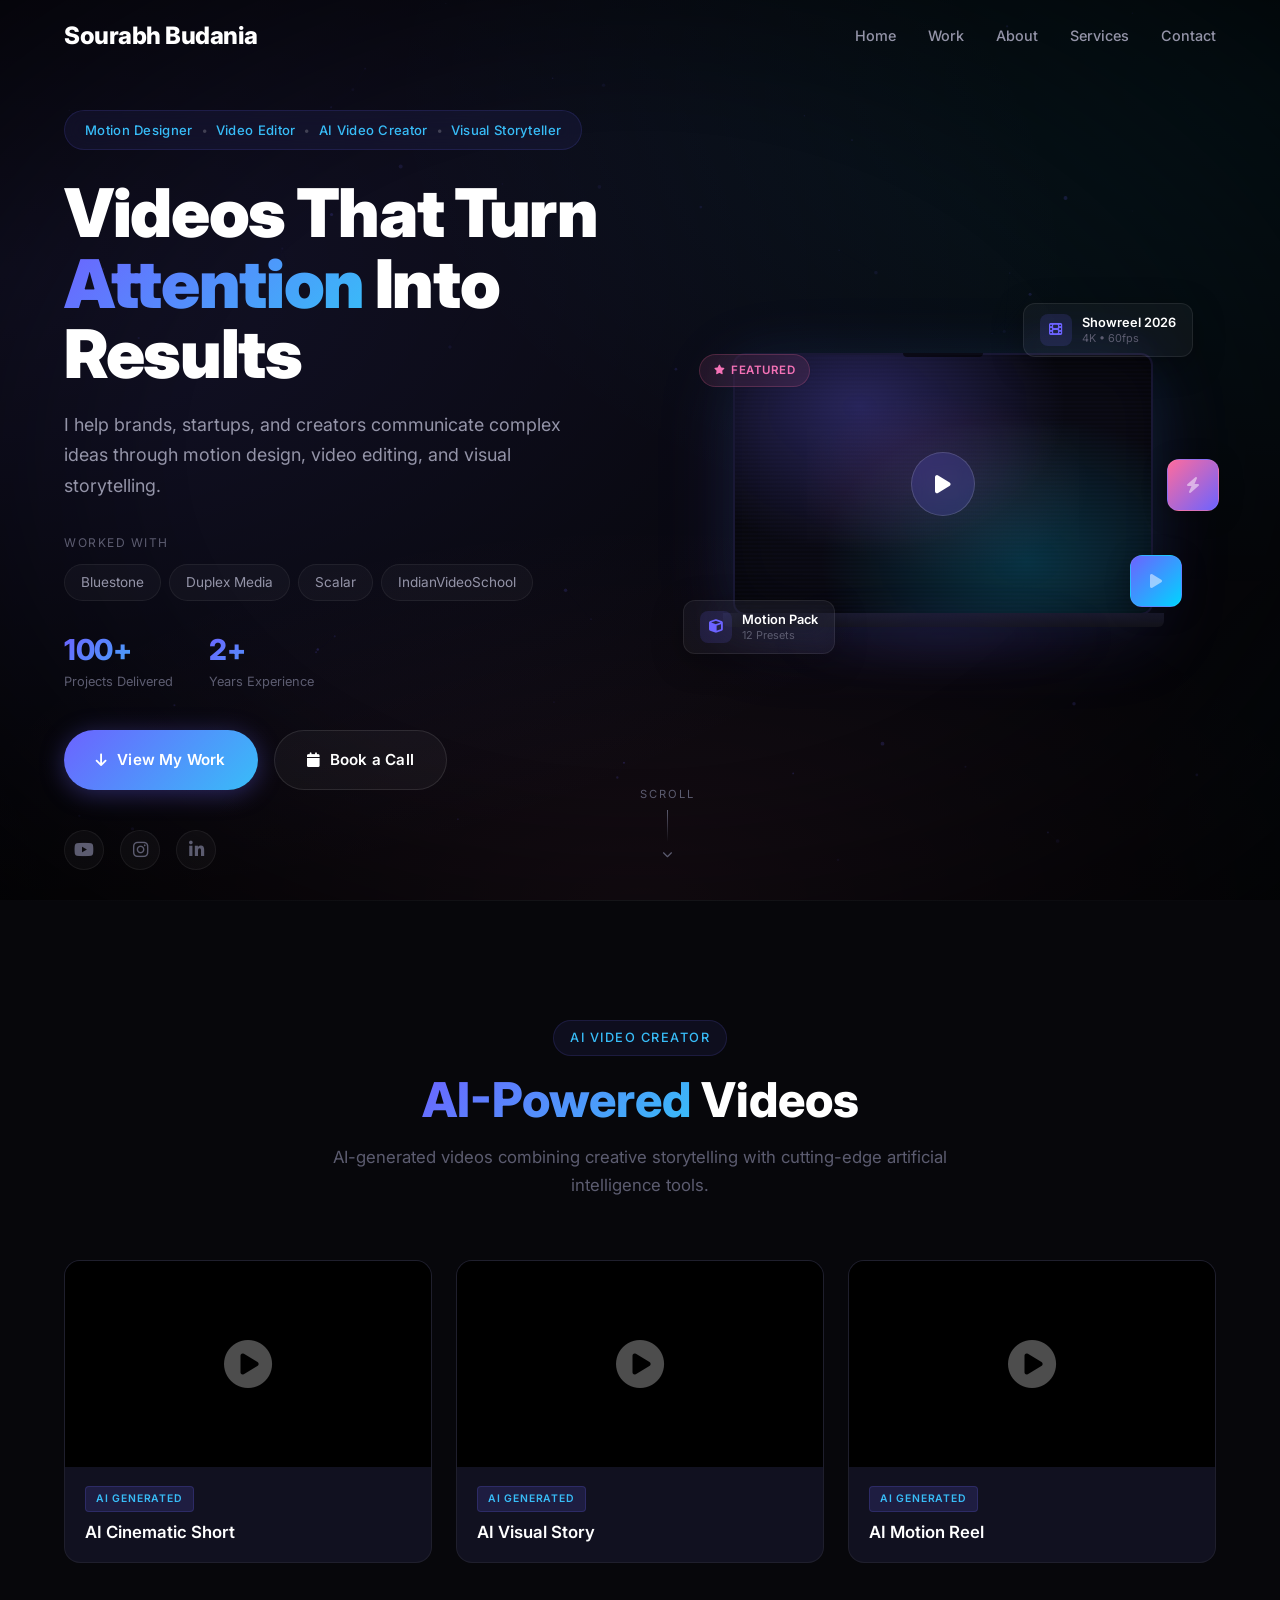
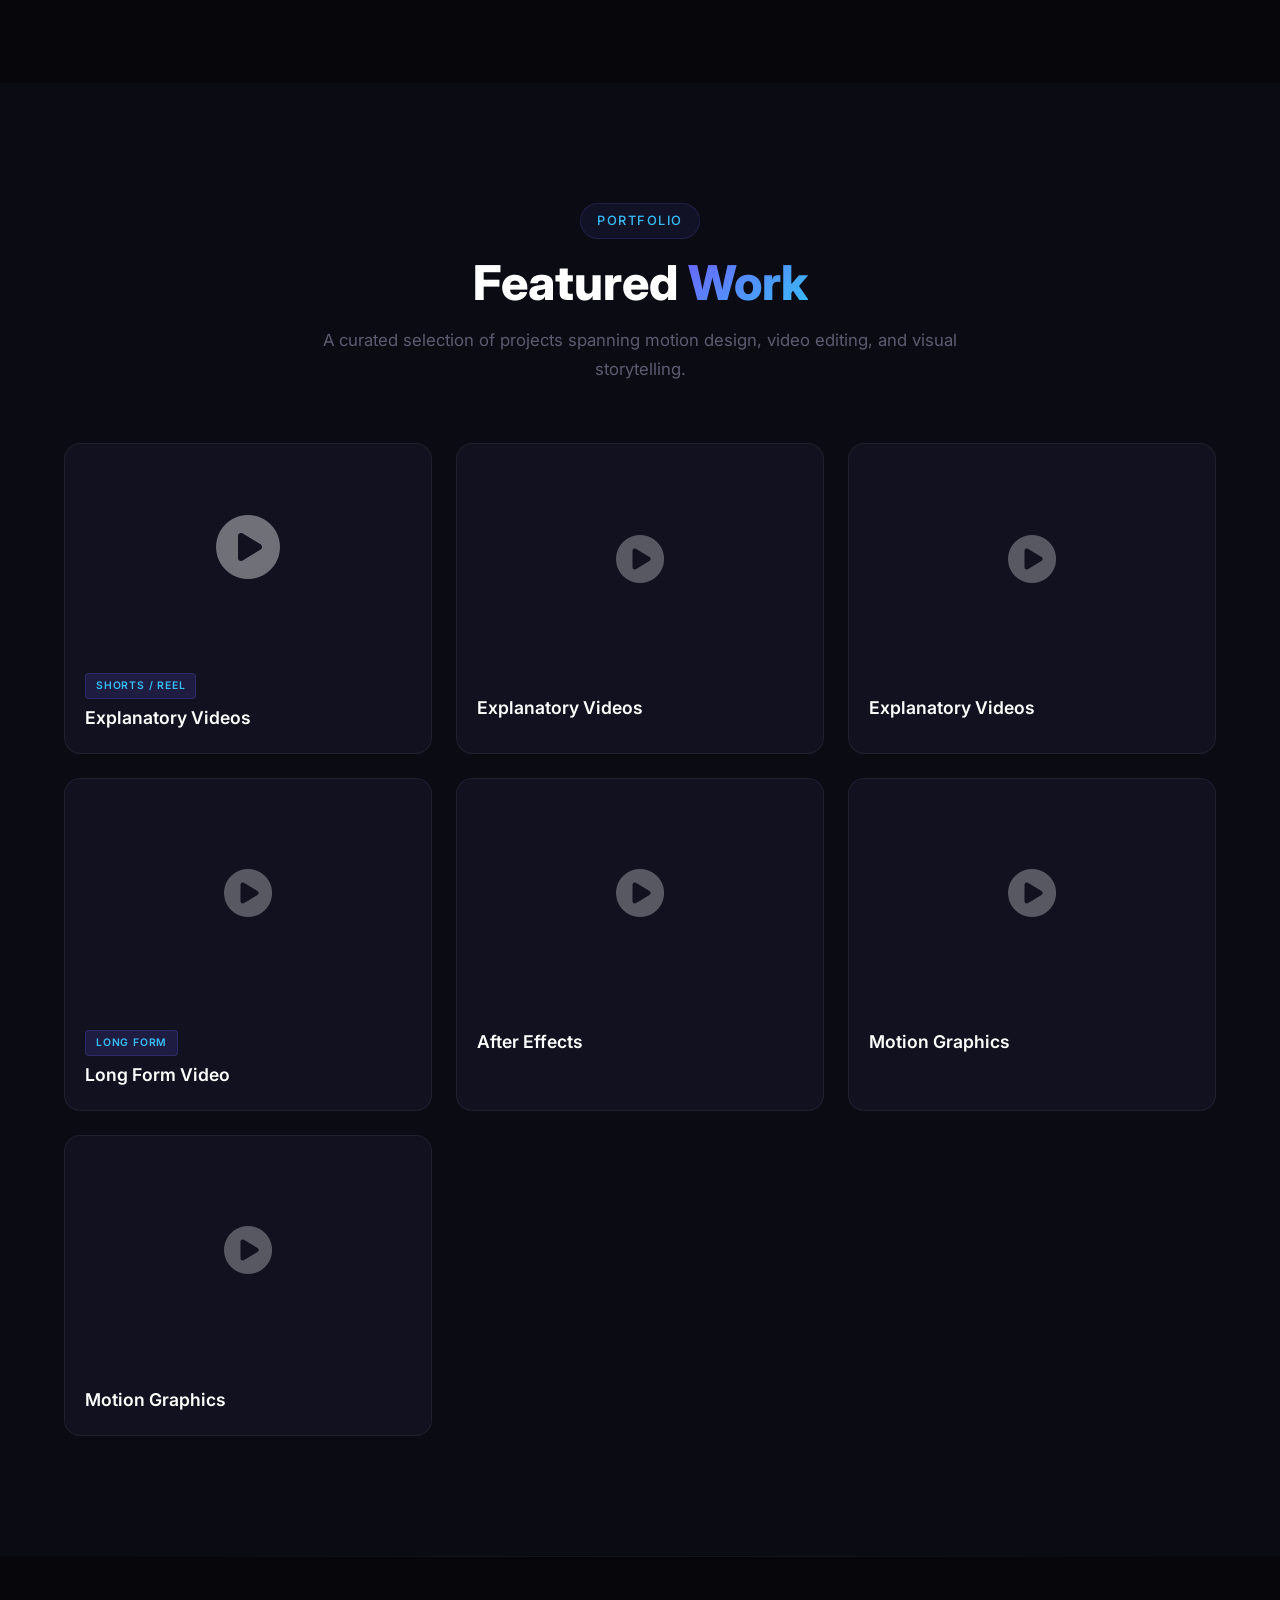
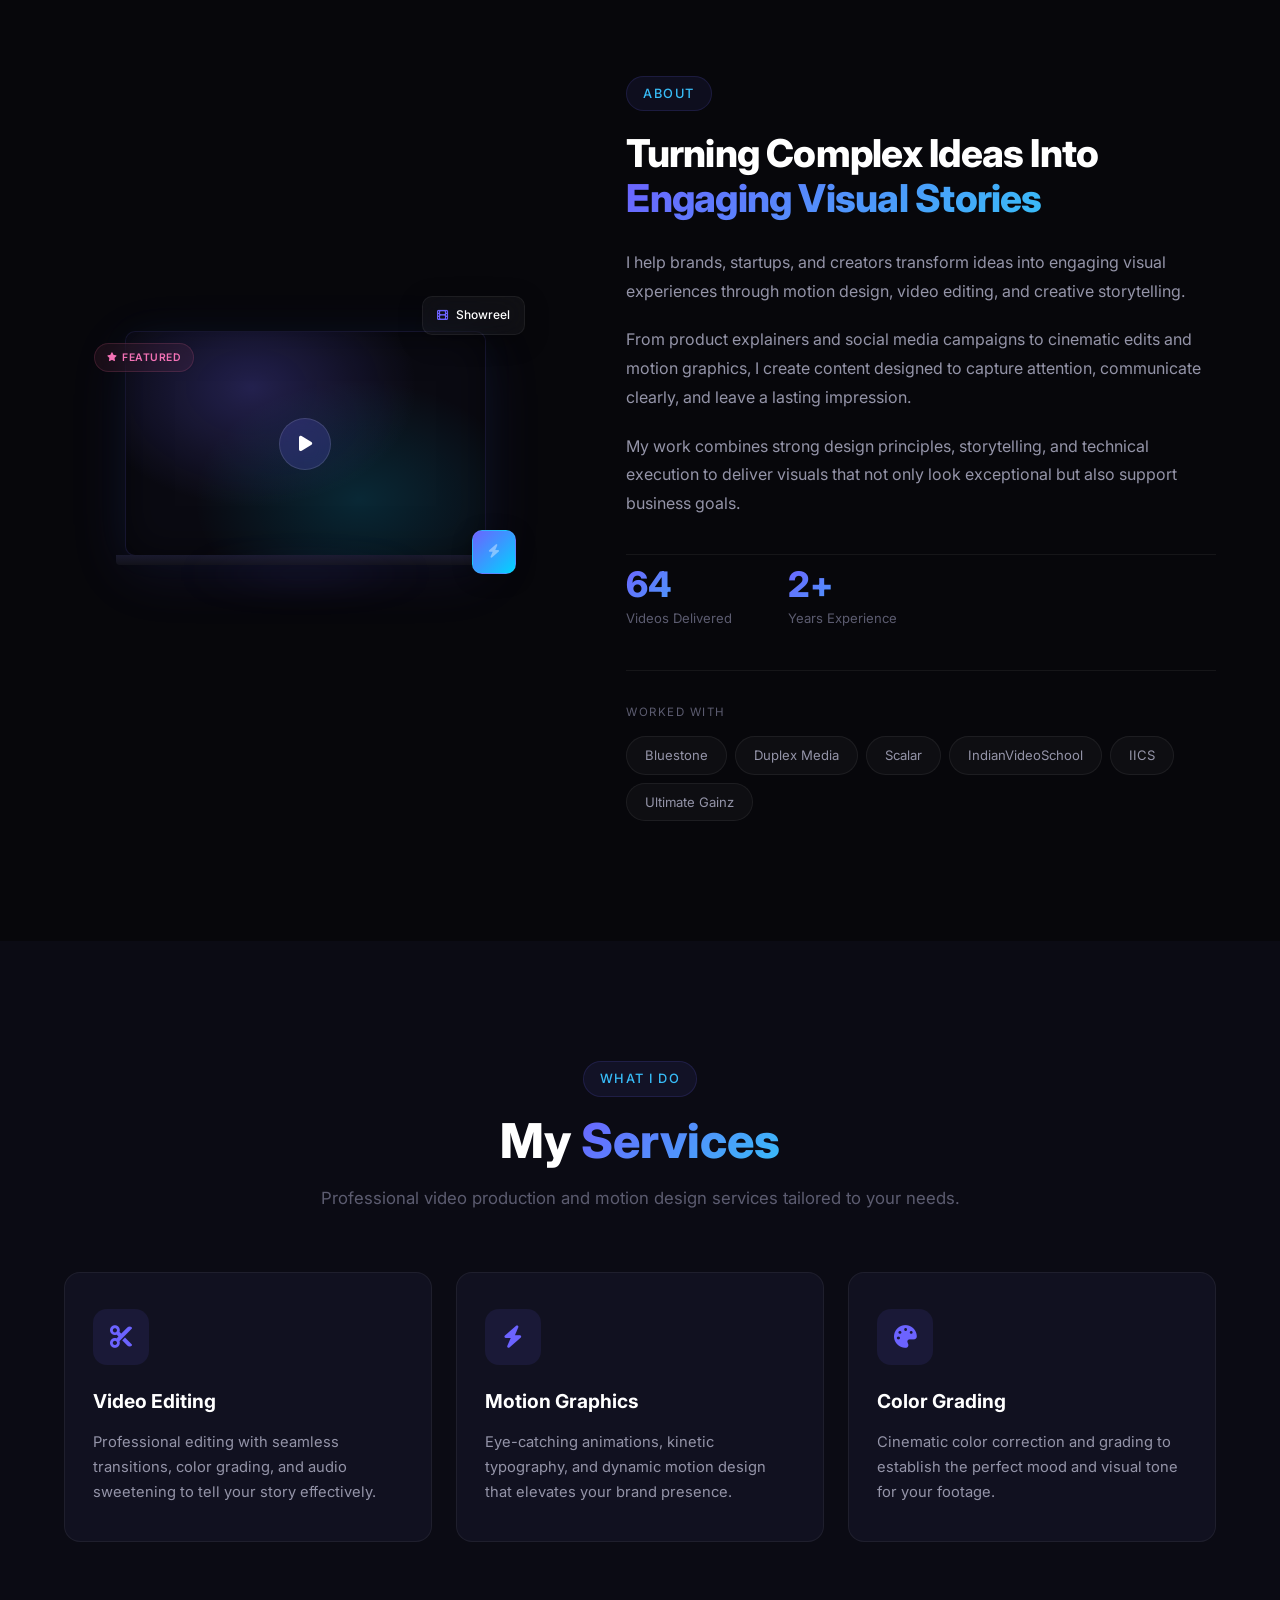
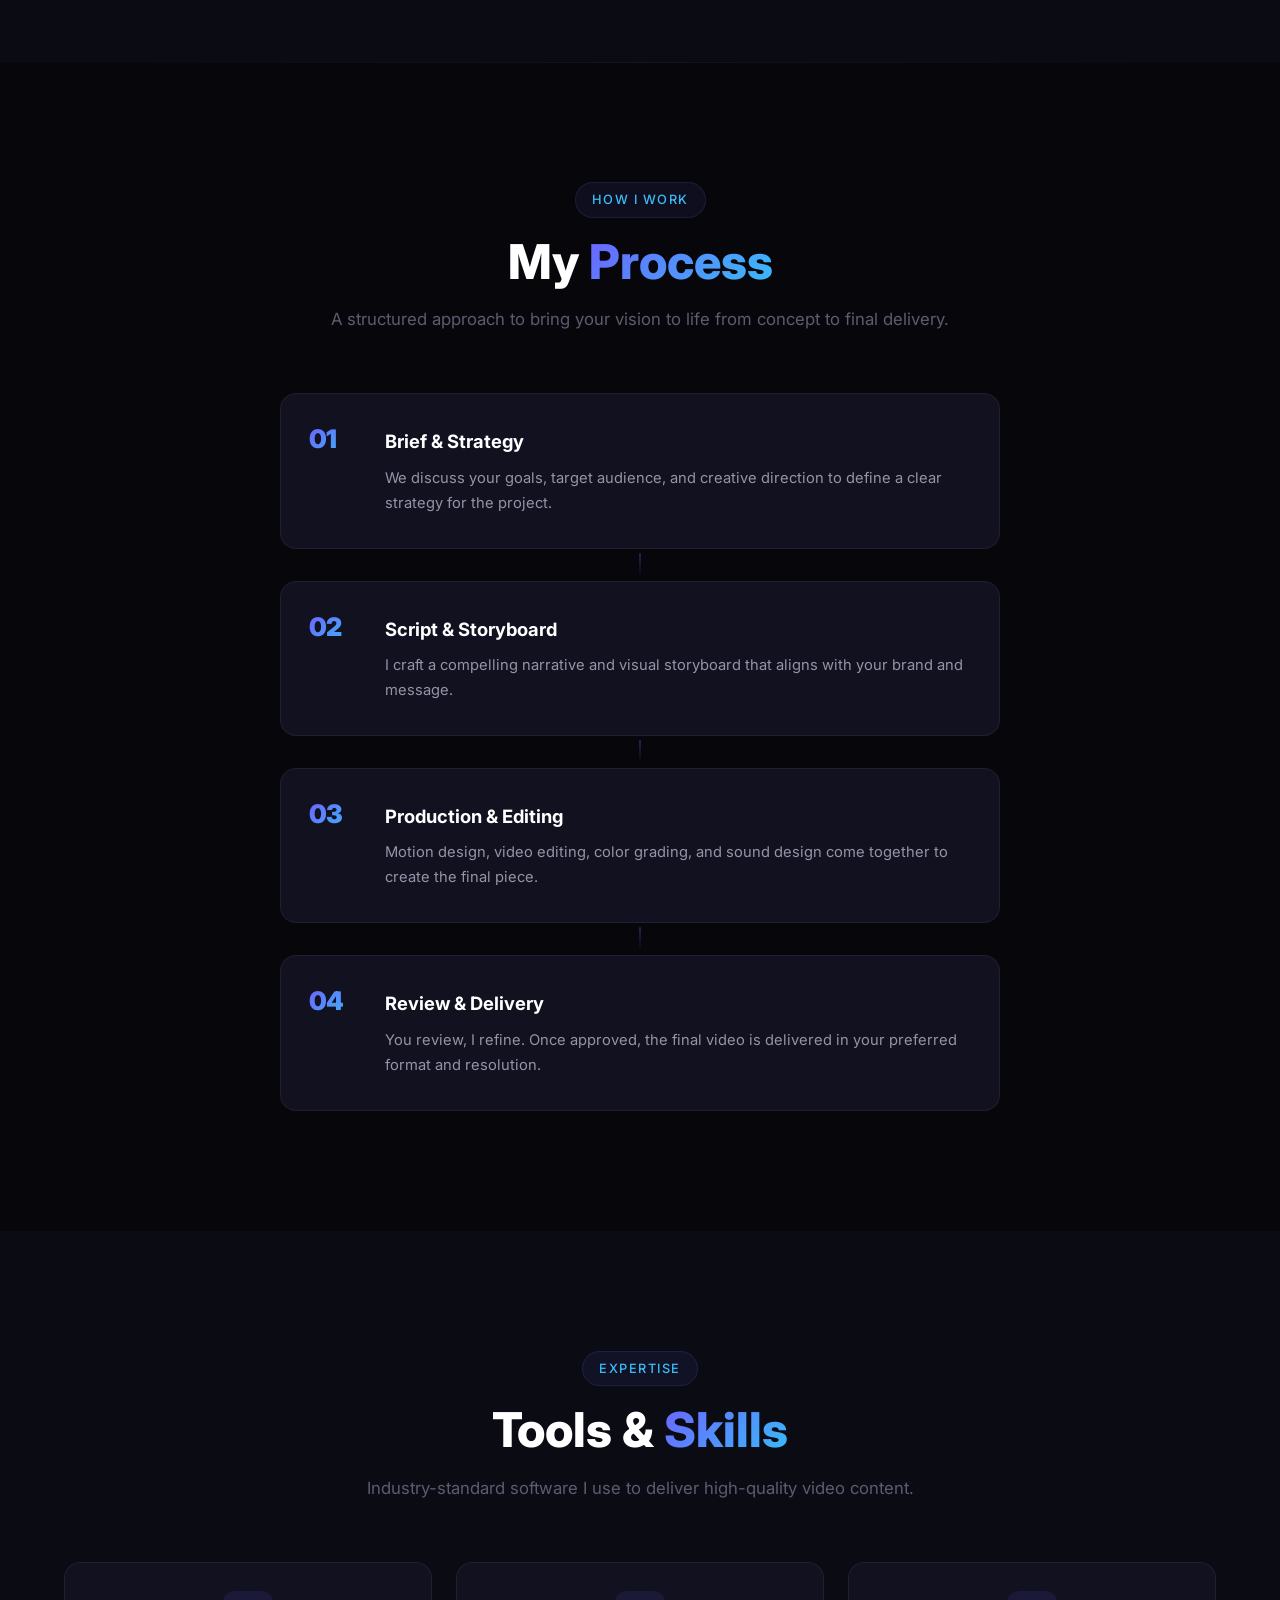
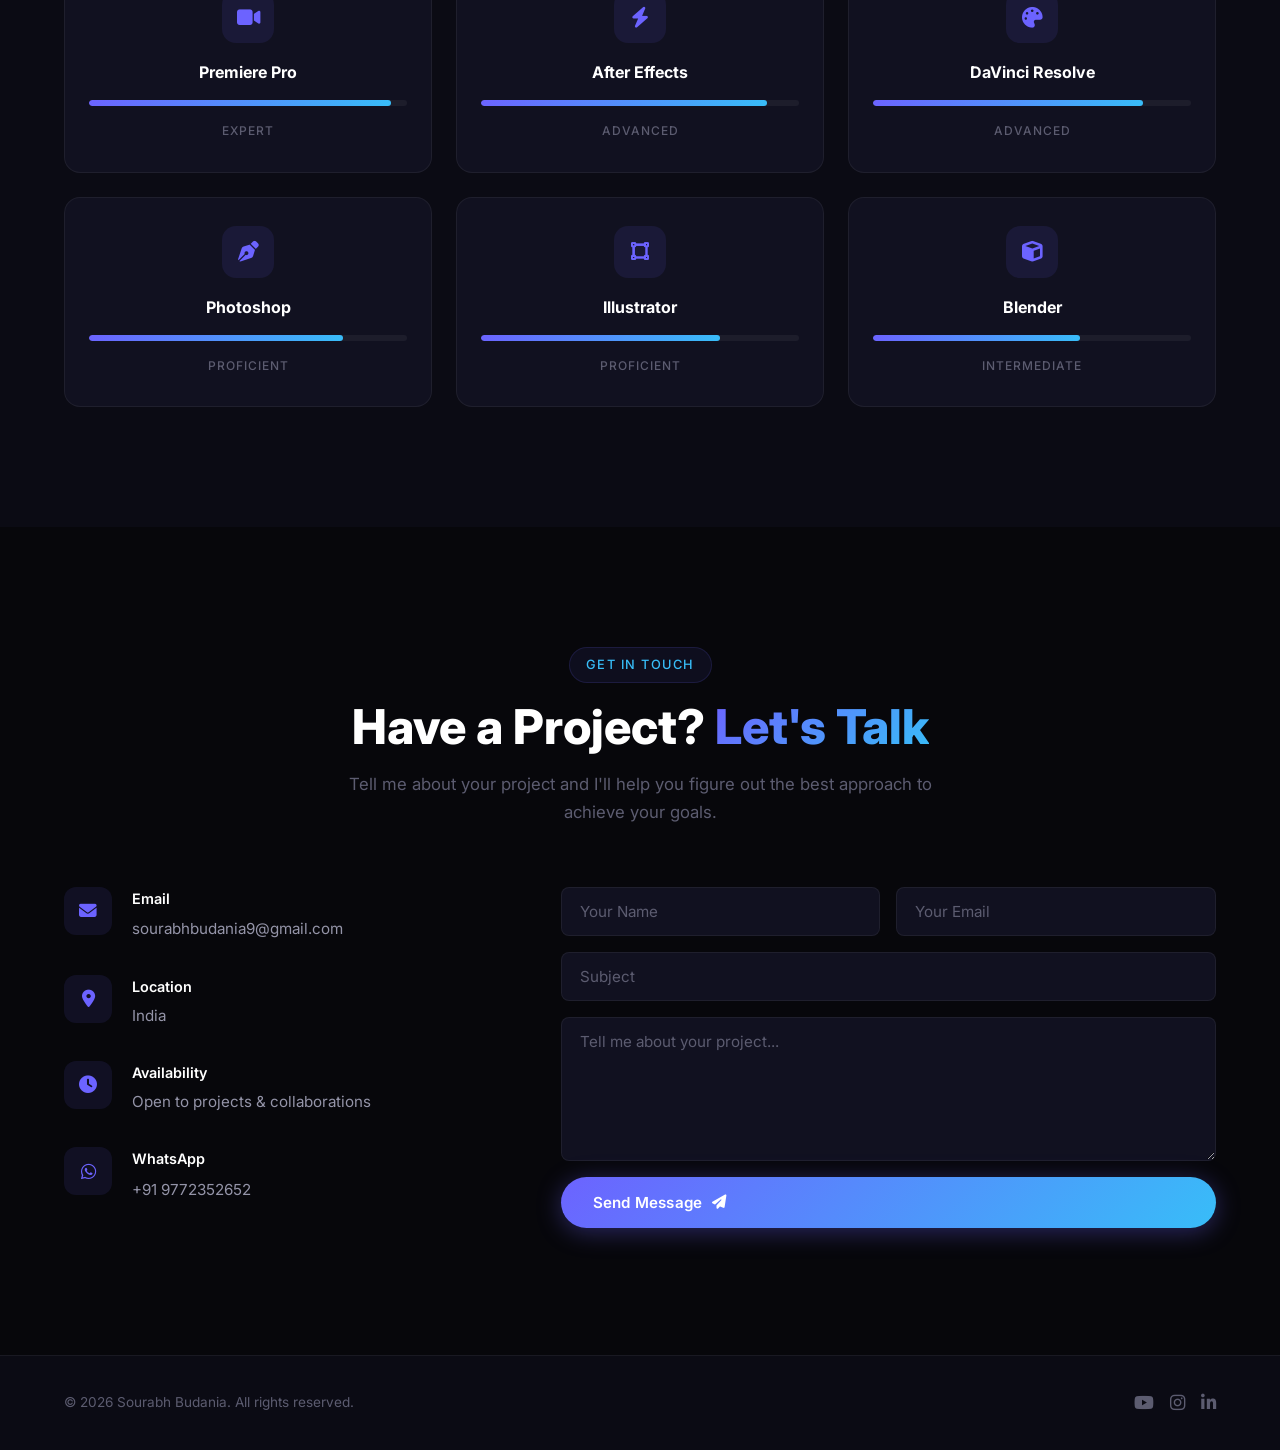
==== commit 59afea00: "Remove placeholder portfolio cards" ====
--- a/New/index.html
+++ b/New/index.html
@@ -304,54 +304,6 @@
           </div>
         </div>
 
-        <div class="portfolio-item reveal">
-          <div class="portfolio-thumb">
-            <div class="portfolio-placeholder" style="background: linear-gradient(135deg, #6c63ff, #f472b6);">
-              <i class="fas fa-hourglass-half"></i>
-            </div>
-          </div>
-          <div class="portfolio-info">
-            <span class="portfolio-featured-tag">Coming Soon</span>
-            <h3>Brand Story</h3>
-          </div>
-        </div>
-
-        <div class="portfolio-item reveal">
-          <div class="portfolio-thumb">
-            <div class="portfolio-placeholder" style="background: linear-gradient(135deg, #38bdf8, #6c63ff);">
-              <i class="fas fa-hourglass-half"></i>
-            </div>
-          </div>
-          <div class="portfolio-info">
-            <span class="portfolio-featured-tag">Coming Soon</span>
-            <h3>Social Ad Campaign</h3>
-          </div>
-        </div>
-
-        <div class="portfolio-item reveal">
-          <div class="portfolio-thumb">
-            <div class="portfolio-placeholder" style="background: linear-gradient(135deg, #f472b6, #ff6b9d);">
-              <i class="fas fa-hourglass-half"></i>
-            </div>
-          </div>
-          <div class="portfolio-info">
-            <span class="portfolio-featured-tag">Coming Soon</span>
-            <h3>Music Video Edit</h3>
-          </div>
-        </div>
-
-        <div class="portfolio-item reveal">
-          <div class="portfolio-thumb">
-            <div class="portfolio-placeholder" style="background: linear-gradient(135deg, #0f0c29, #302b63);">
-              <i class="fas fa-hourglass-half"></i>
-            </div>
-          </div>
-          <div class="portfolio-info">
-            <span class="portfolio-featured-tag">Coming Soon</span>
-            <h3>3D Motion Reel</h3>
-          </div>
-        </div>
-
       </div>
     </div>
   </section>
@@ -631,4 +583,4 @@
 
   <script src="script.js"></script>
 </body>
-</html>+</html>
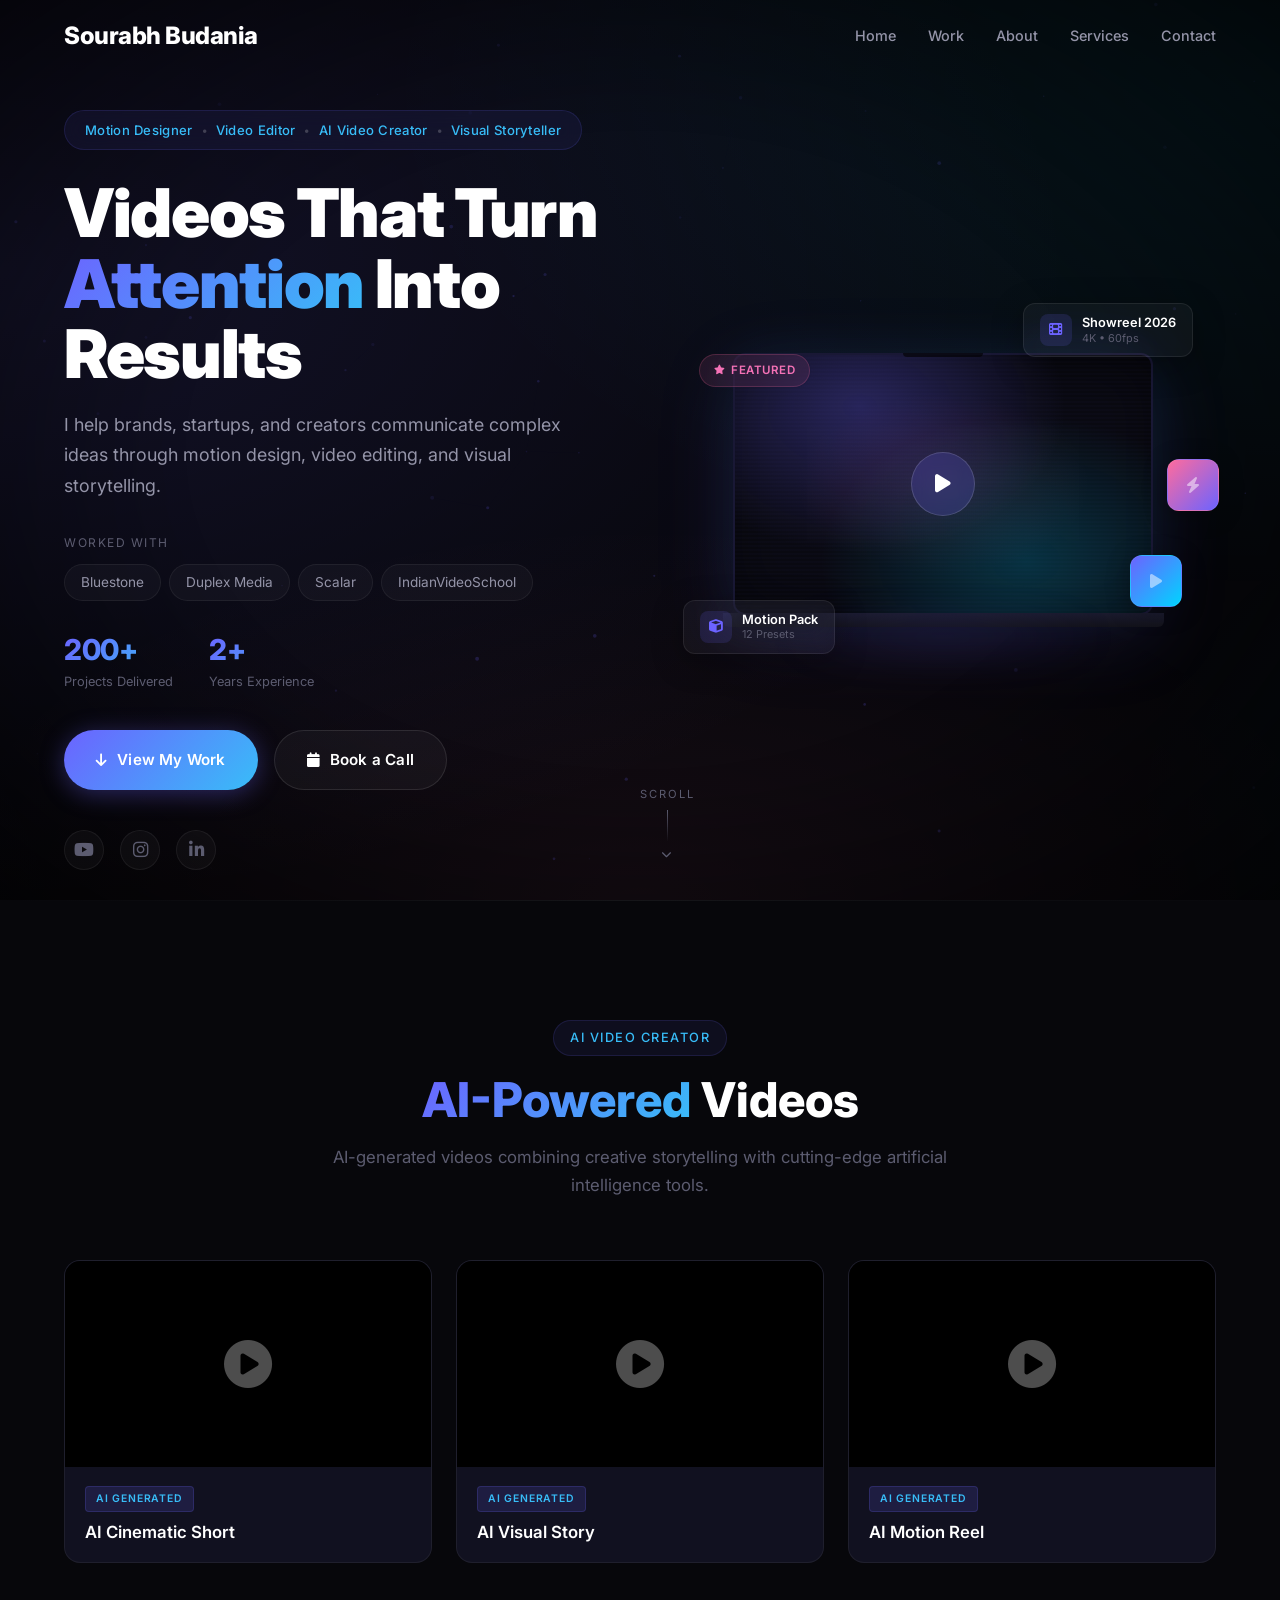
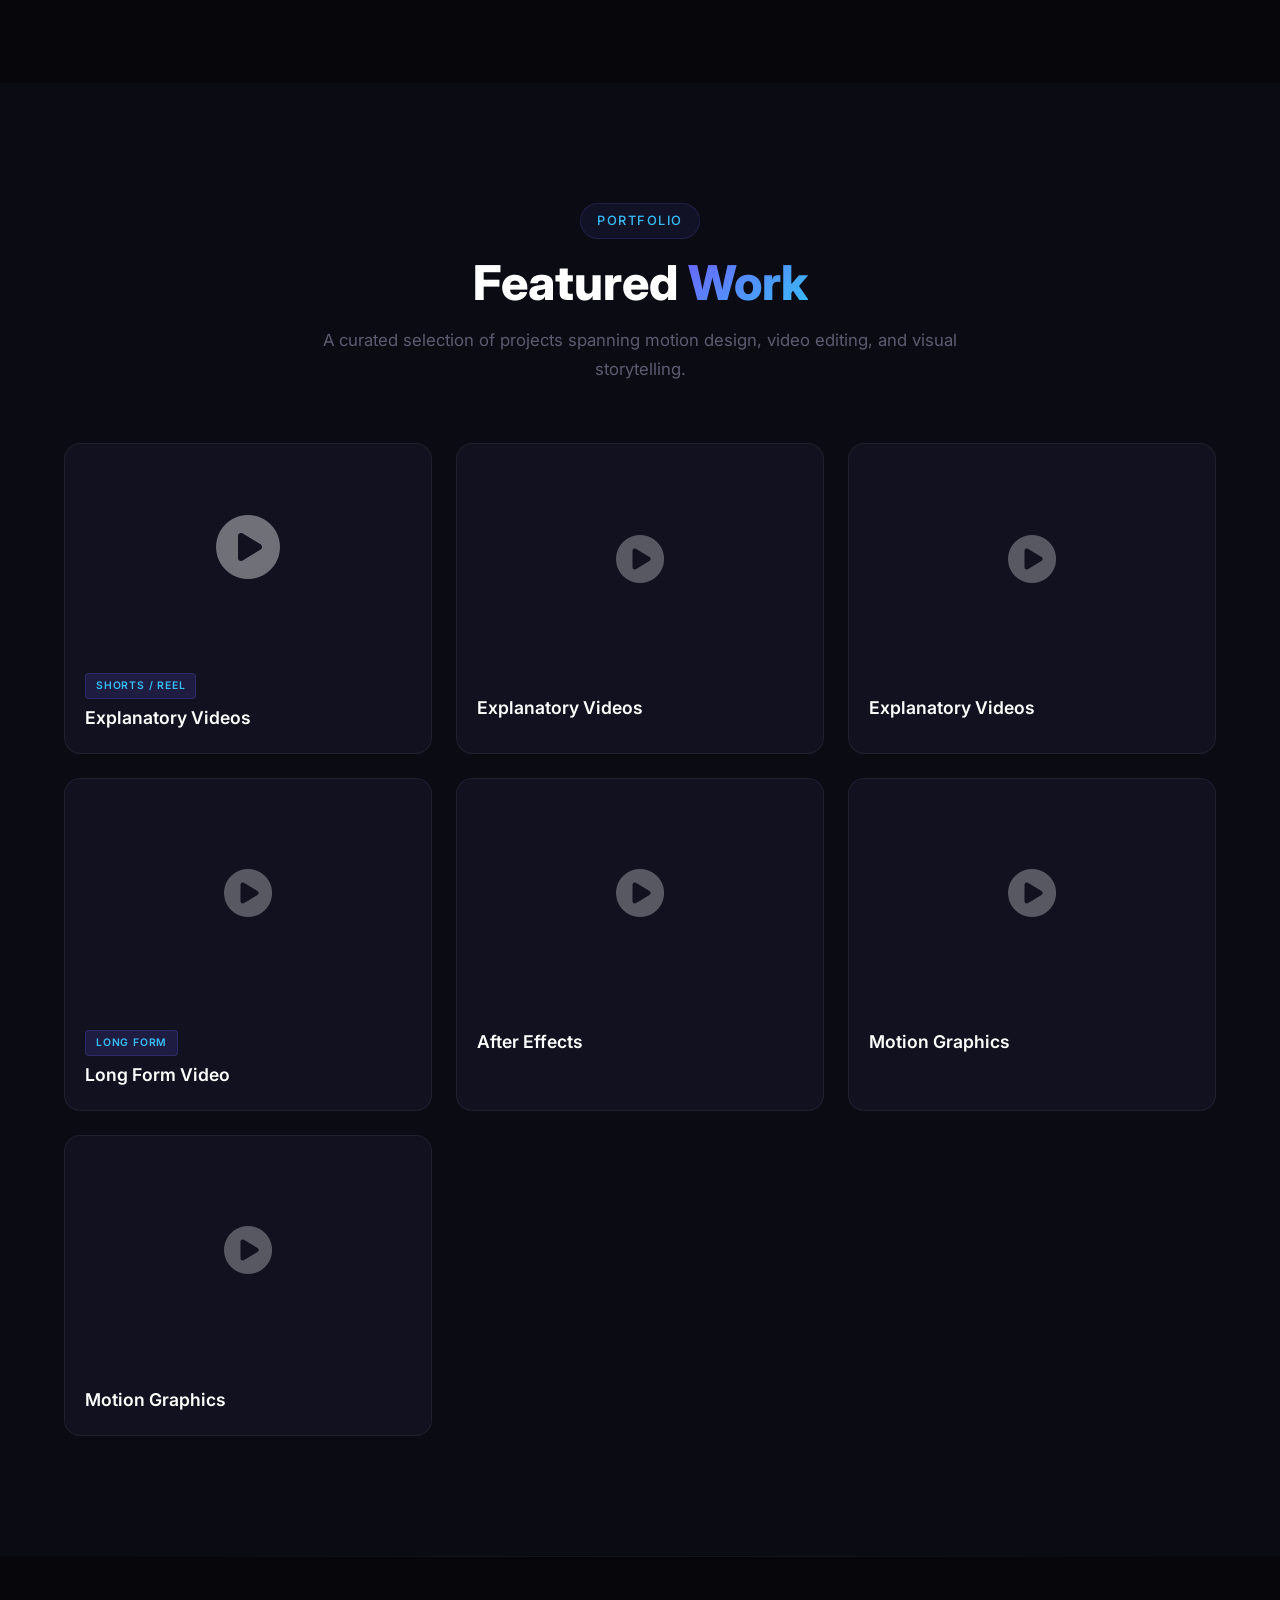
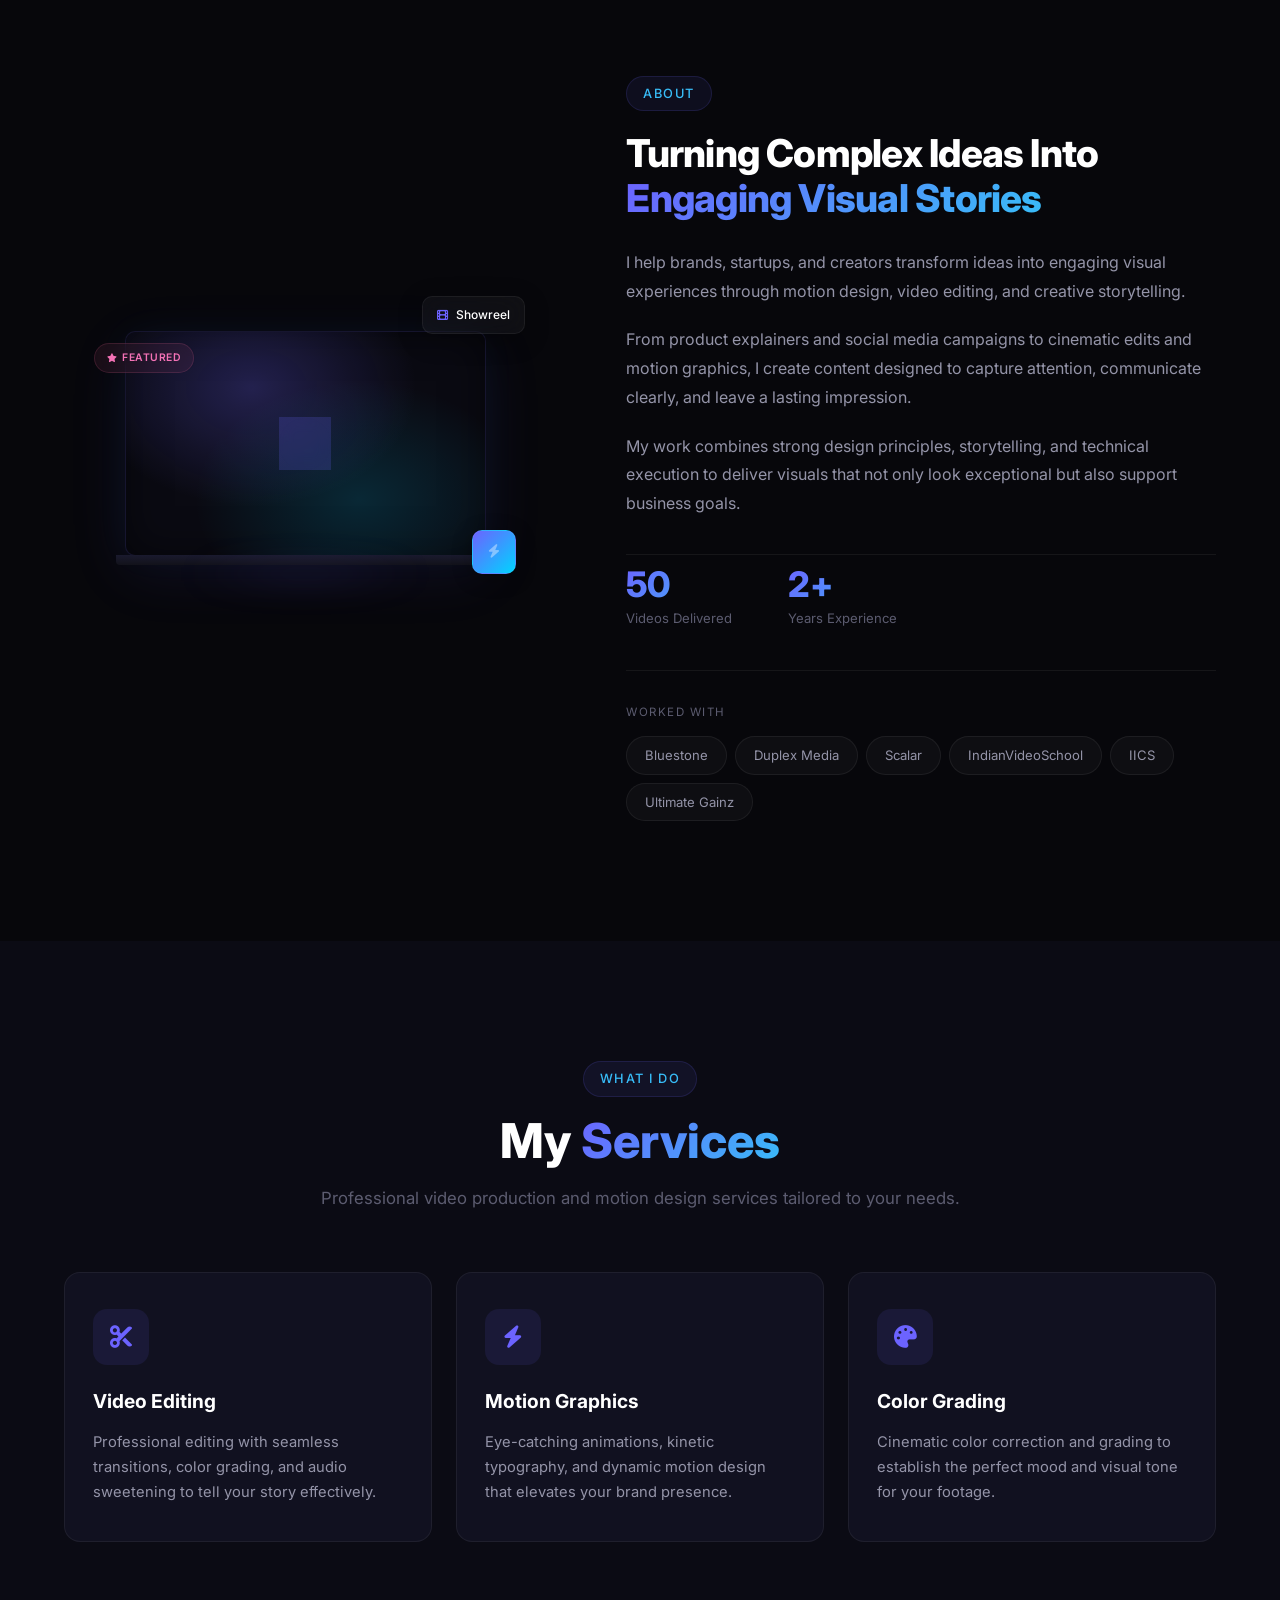
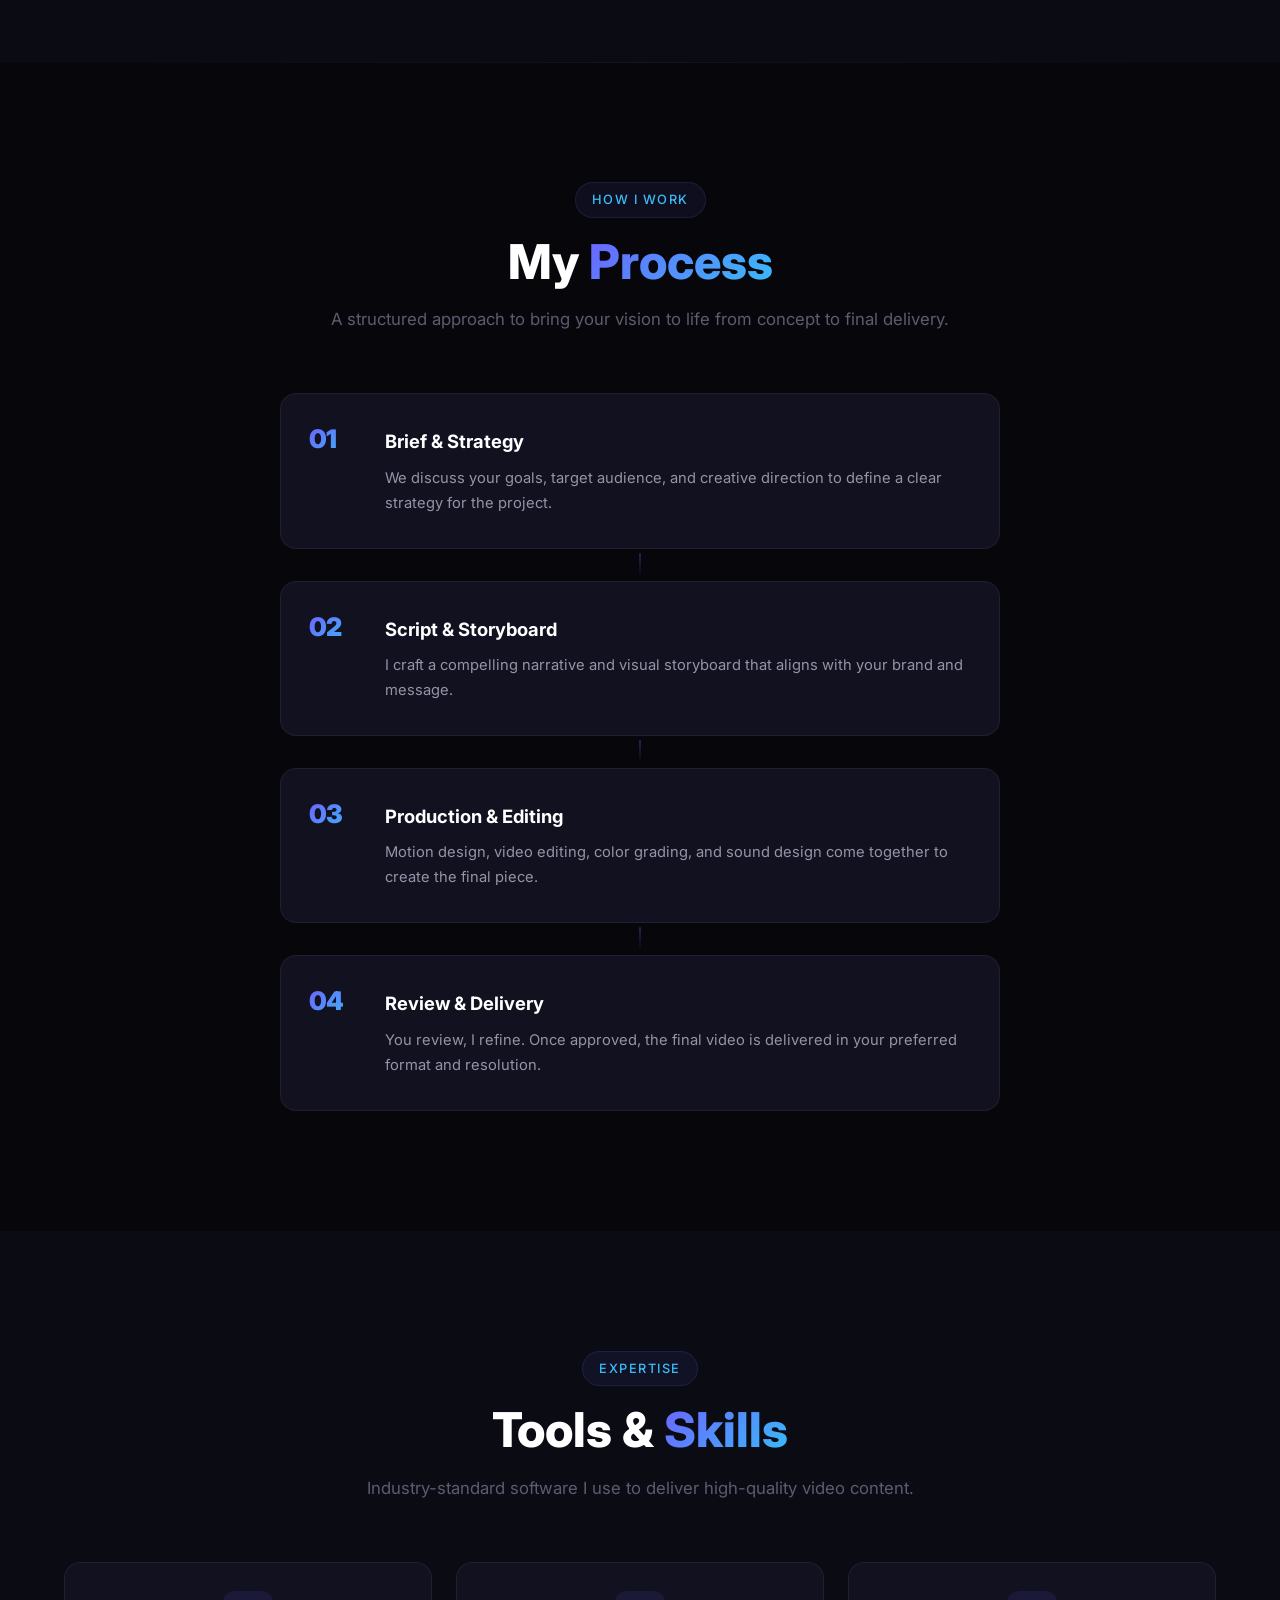
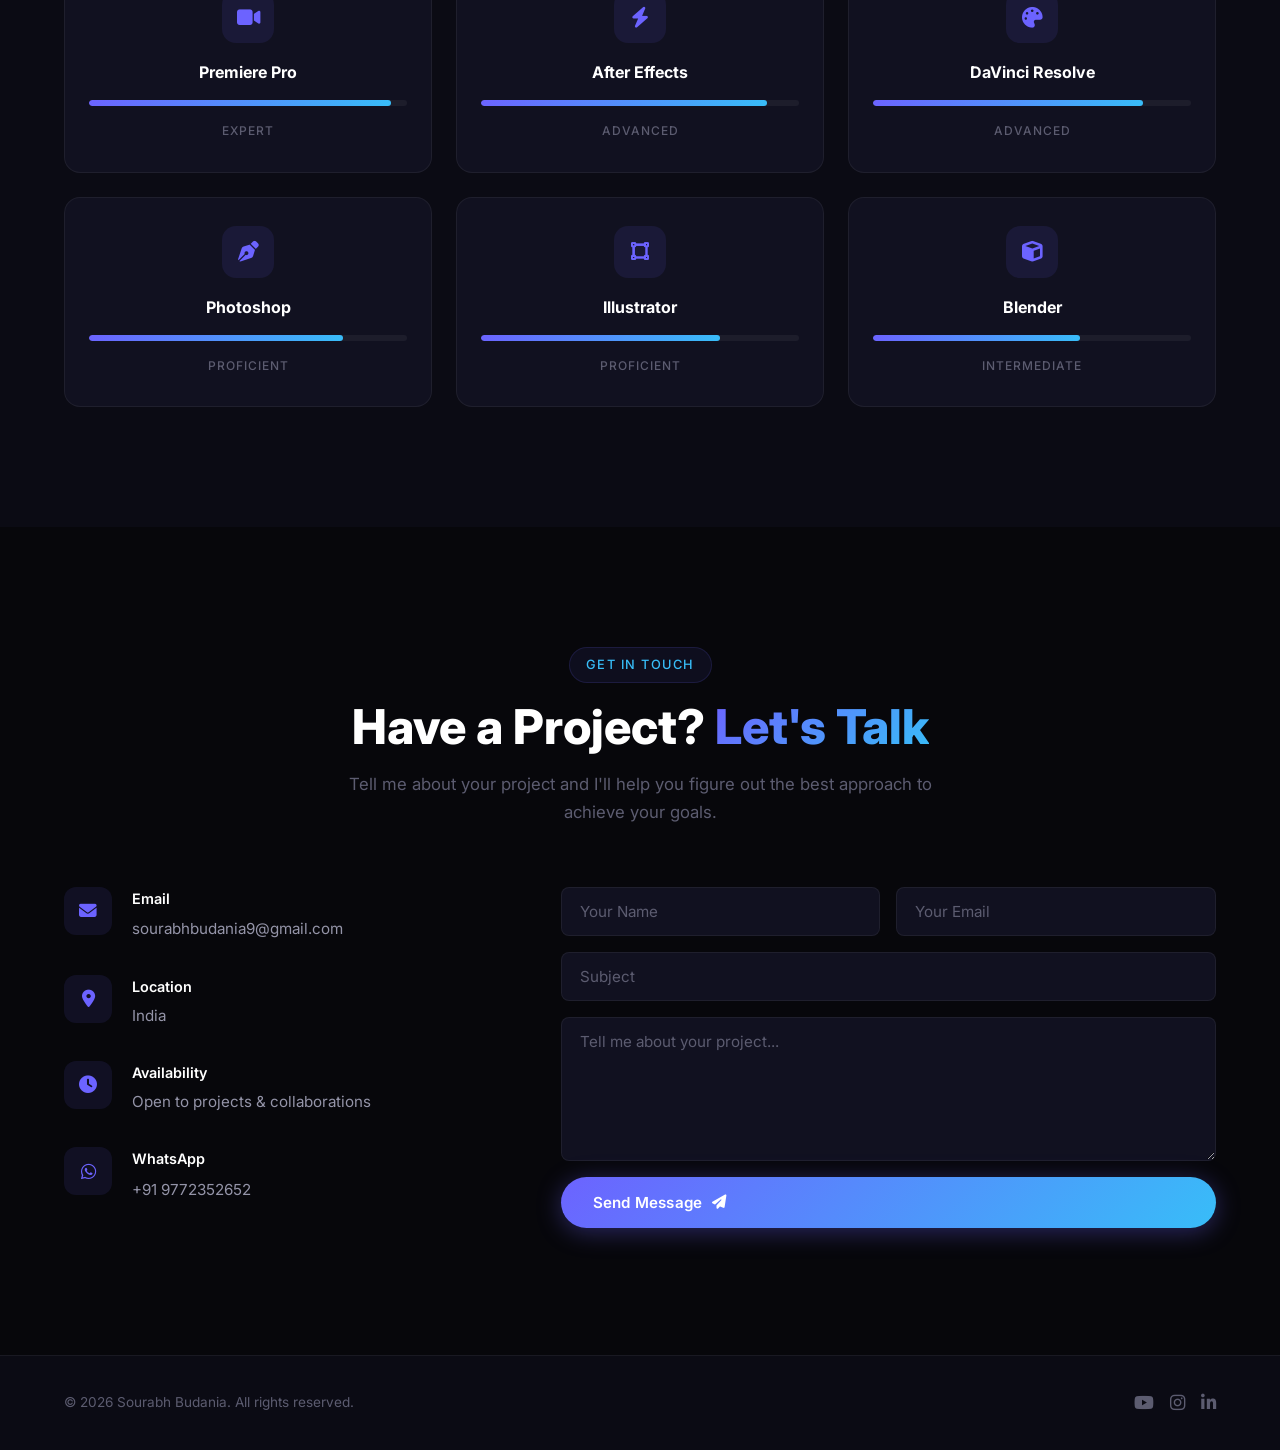
==== commit eb5a5987: "Update project delivered count" ====
--- a/New/index.html
+++ b/New/index.html
@@ -59,7 +59,7 @@
 
           <div class="hero-stats">
             <div class="hero-stat">
-              <span class="hero-stat-number" data-target="100">0</span>
+              <span class="hero-stat-number" data-target="200">0</span>
               <span class="hero-stat-label">Projects Delivered</span>
             </div>
             <div class="hero-stat">
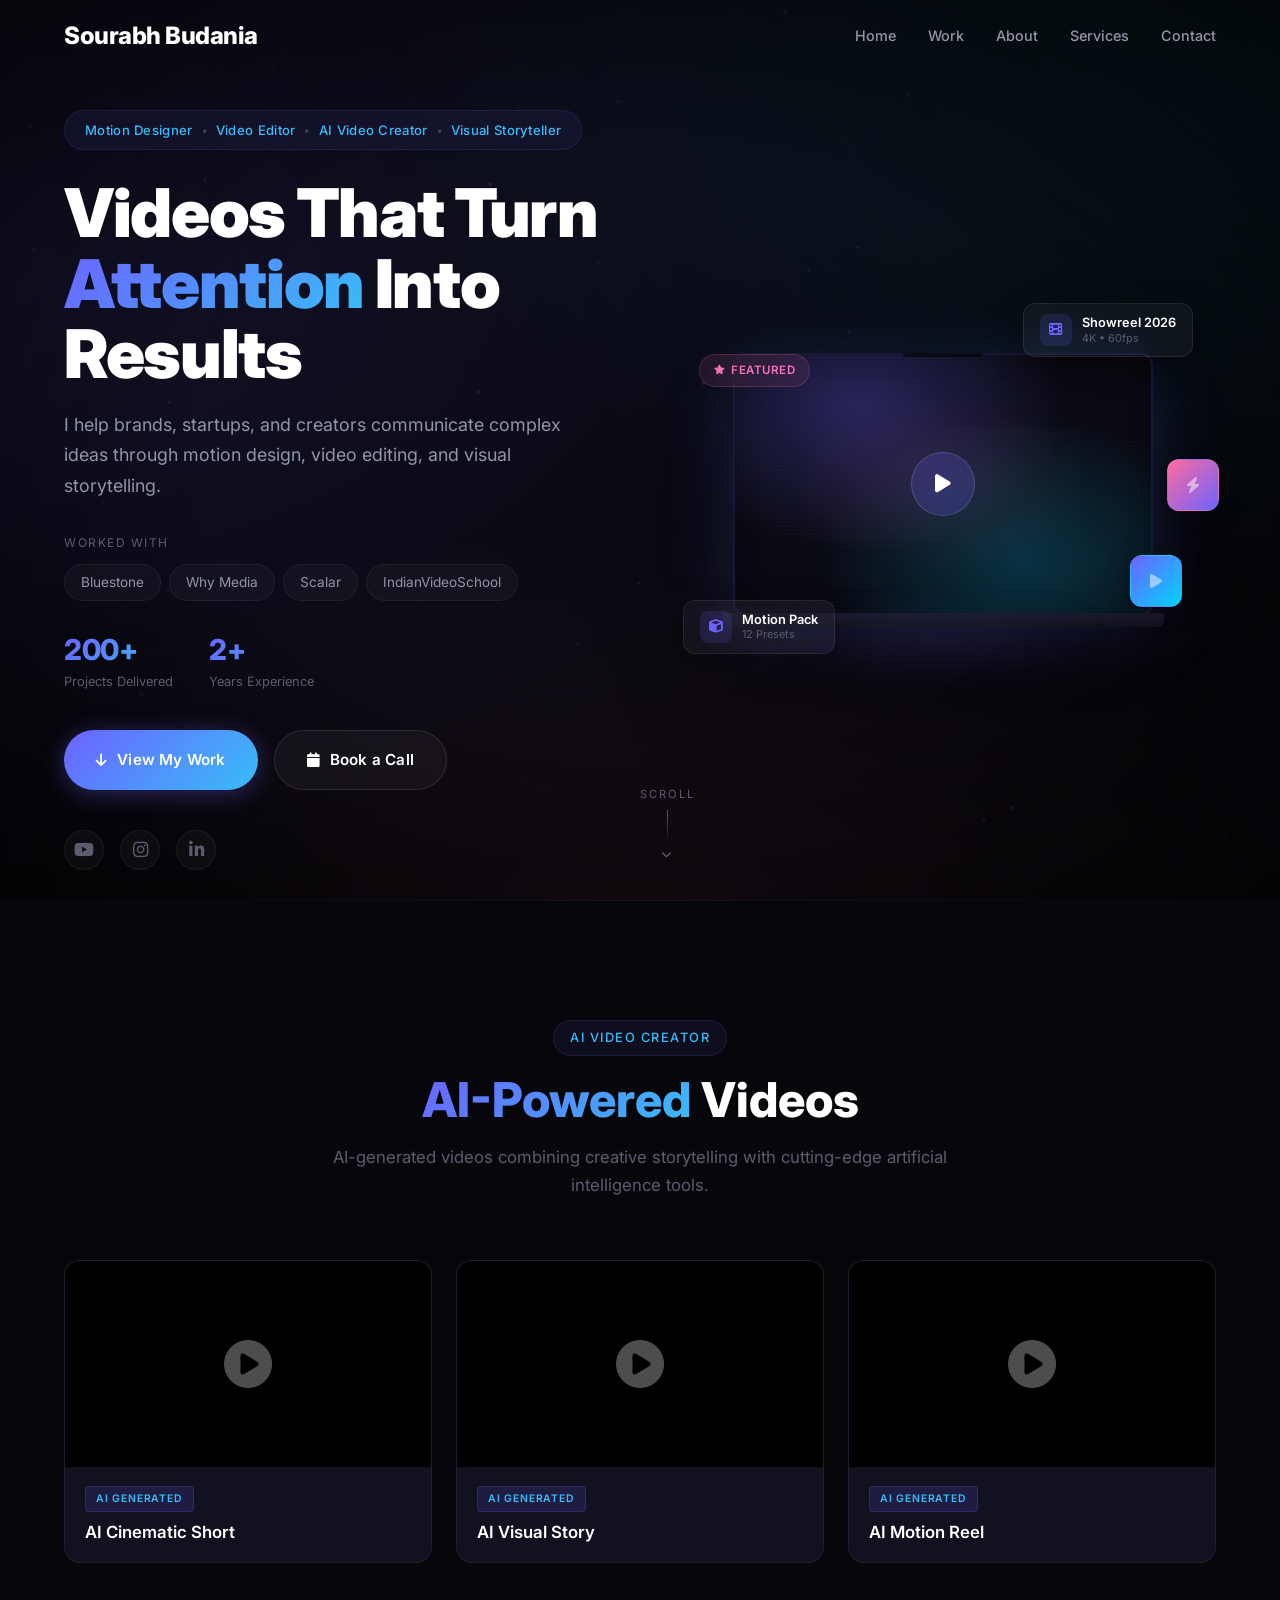
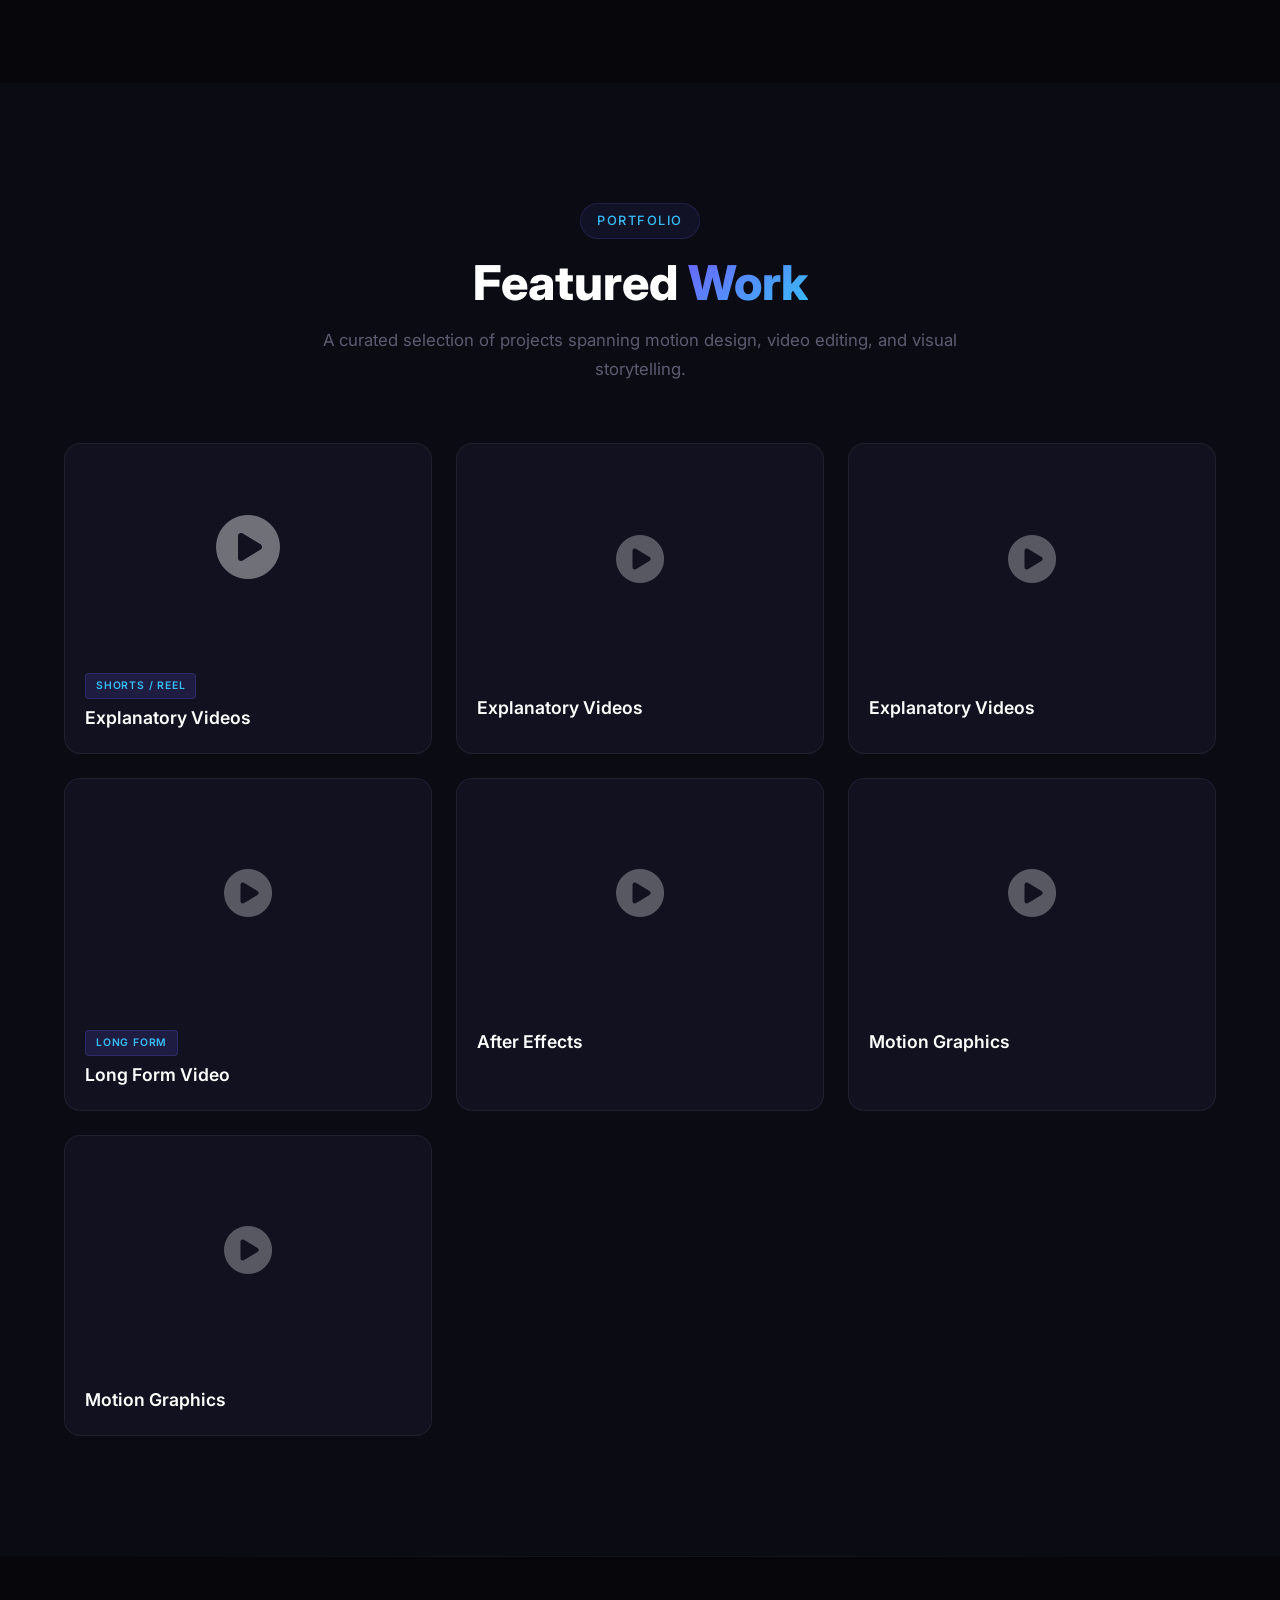
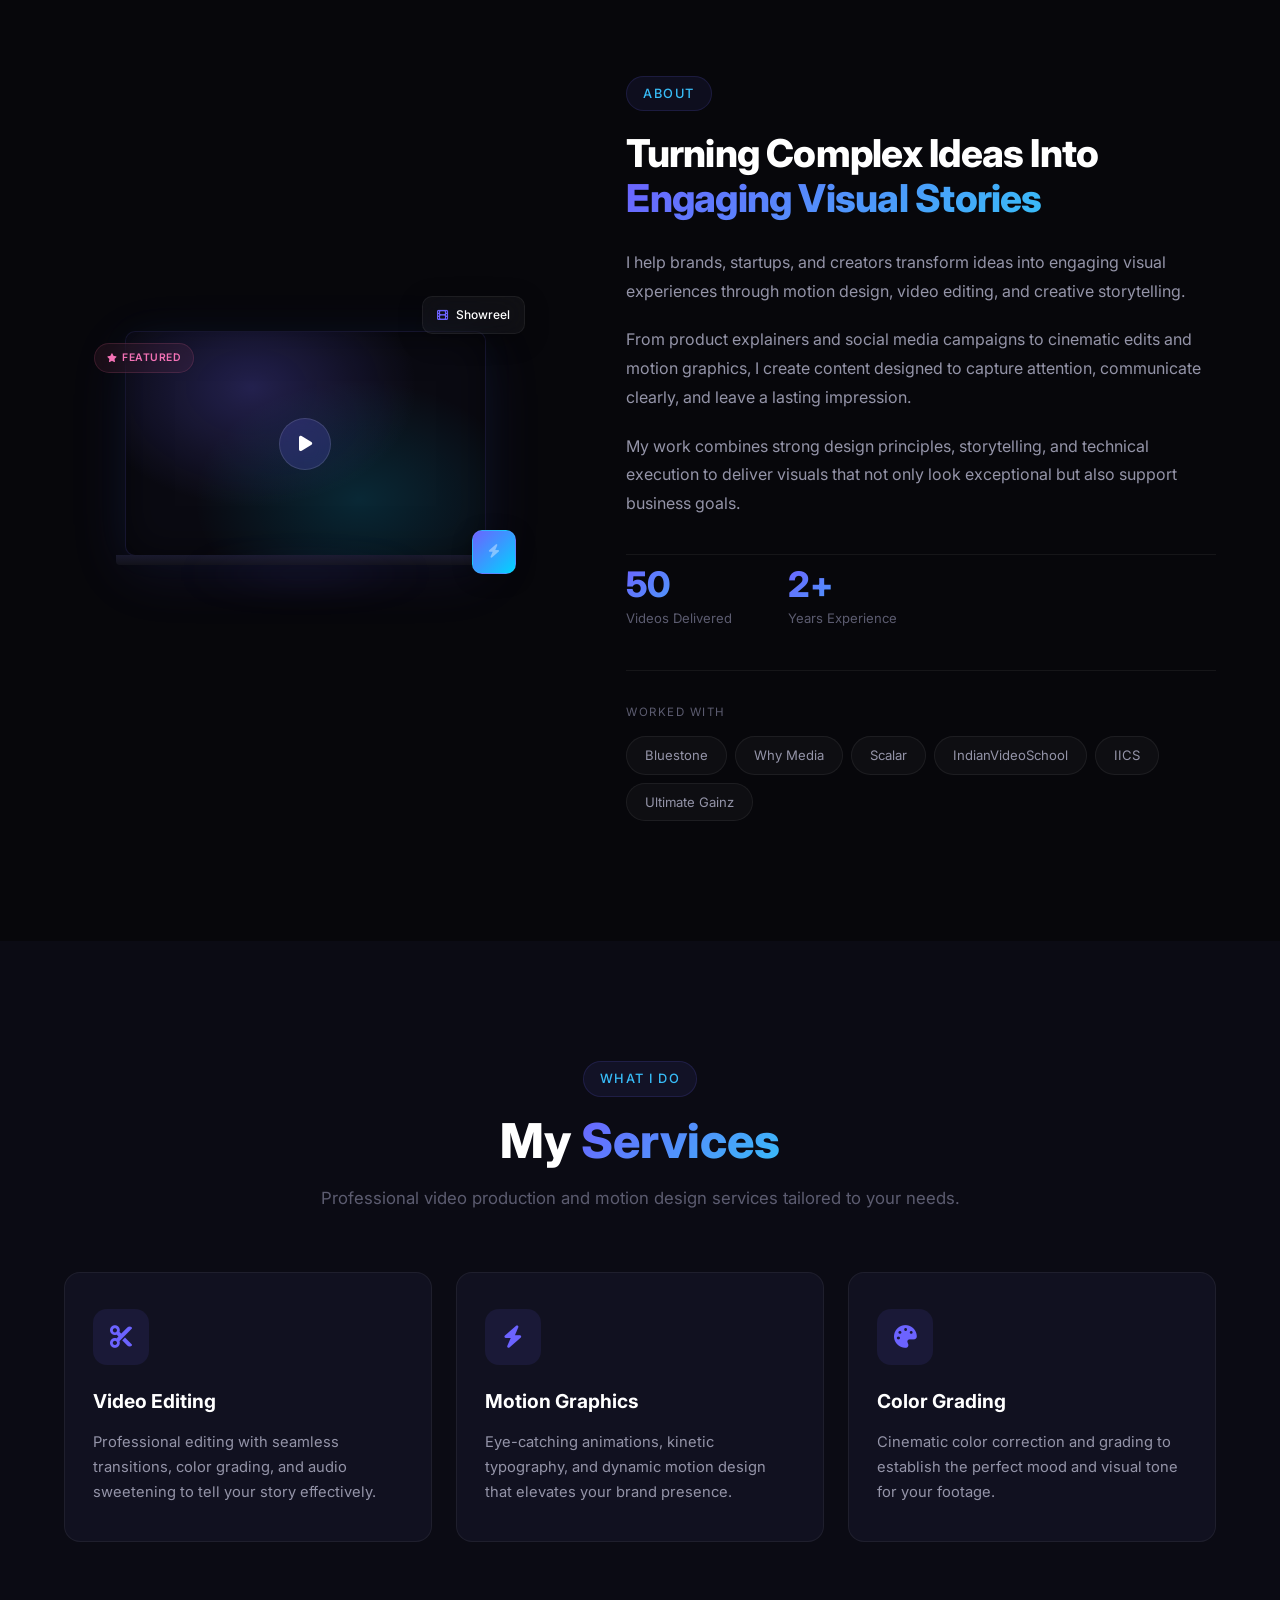
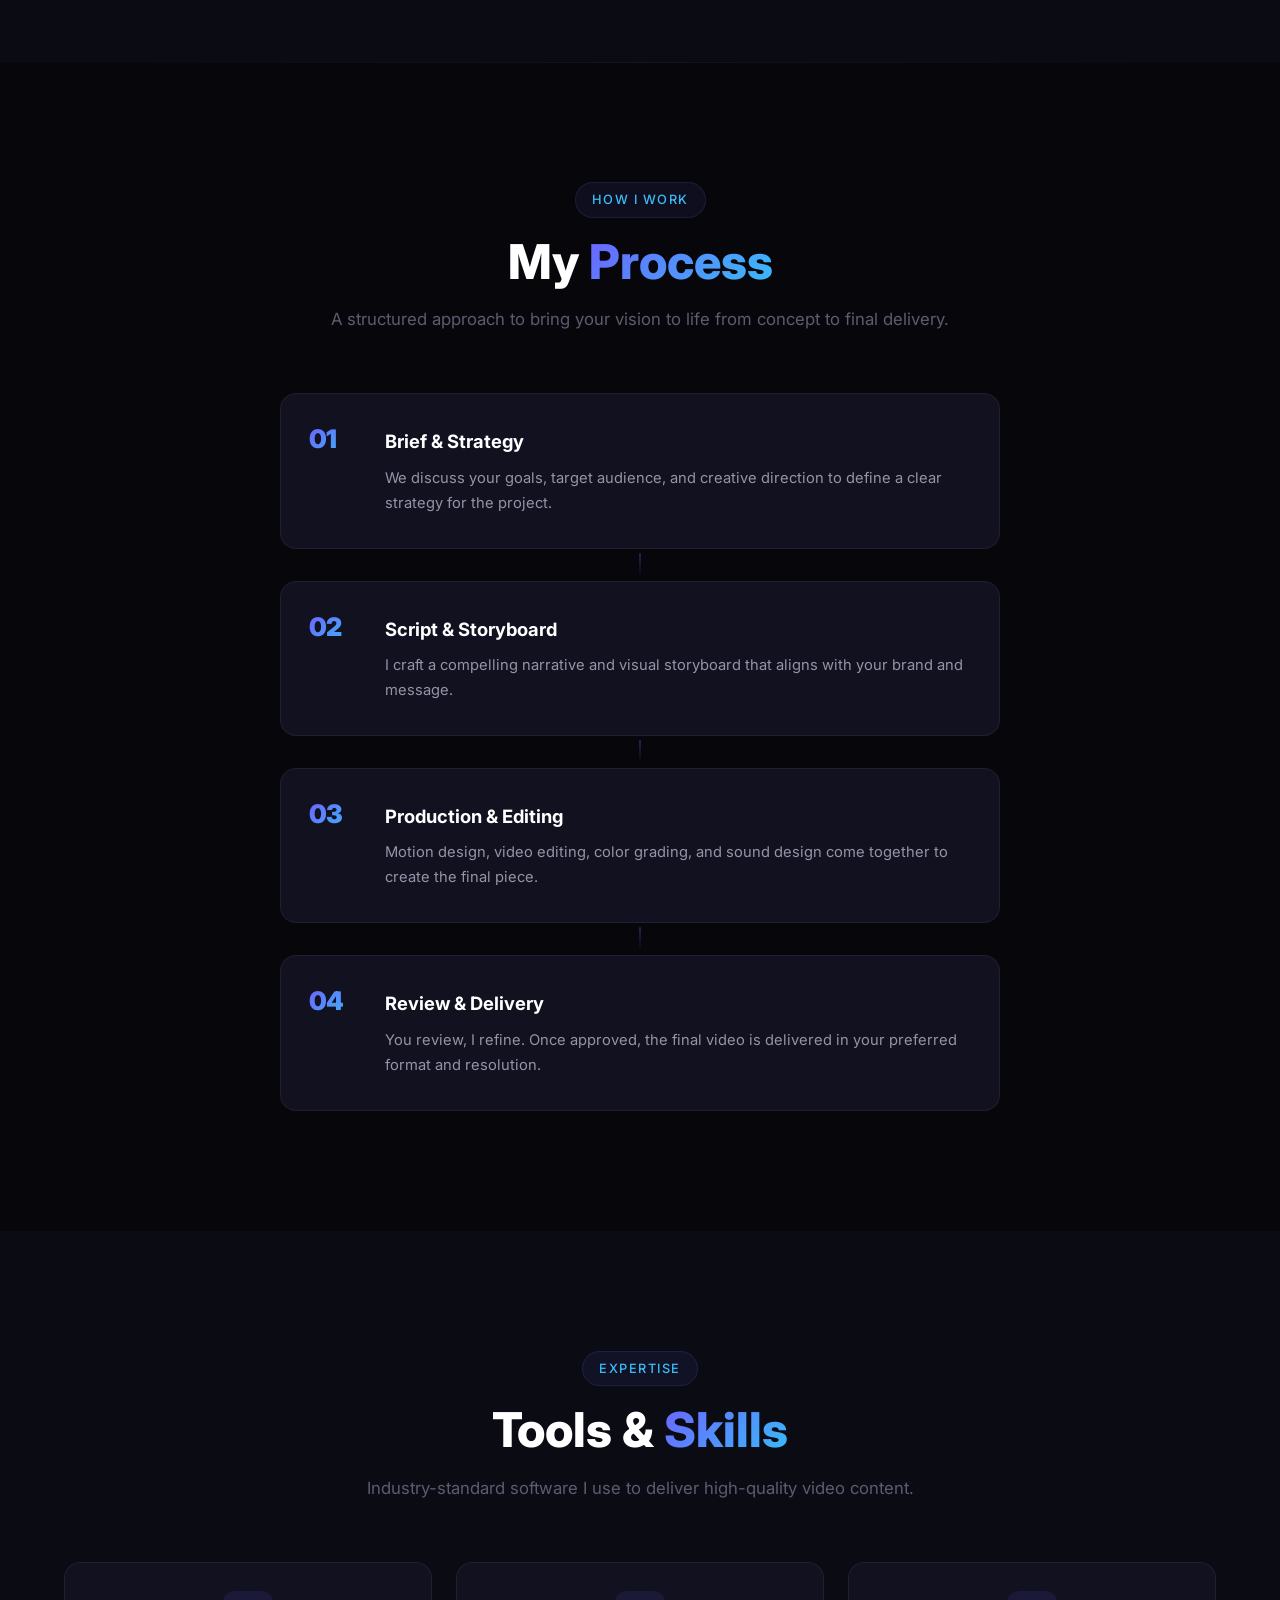
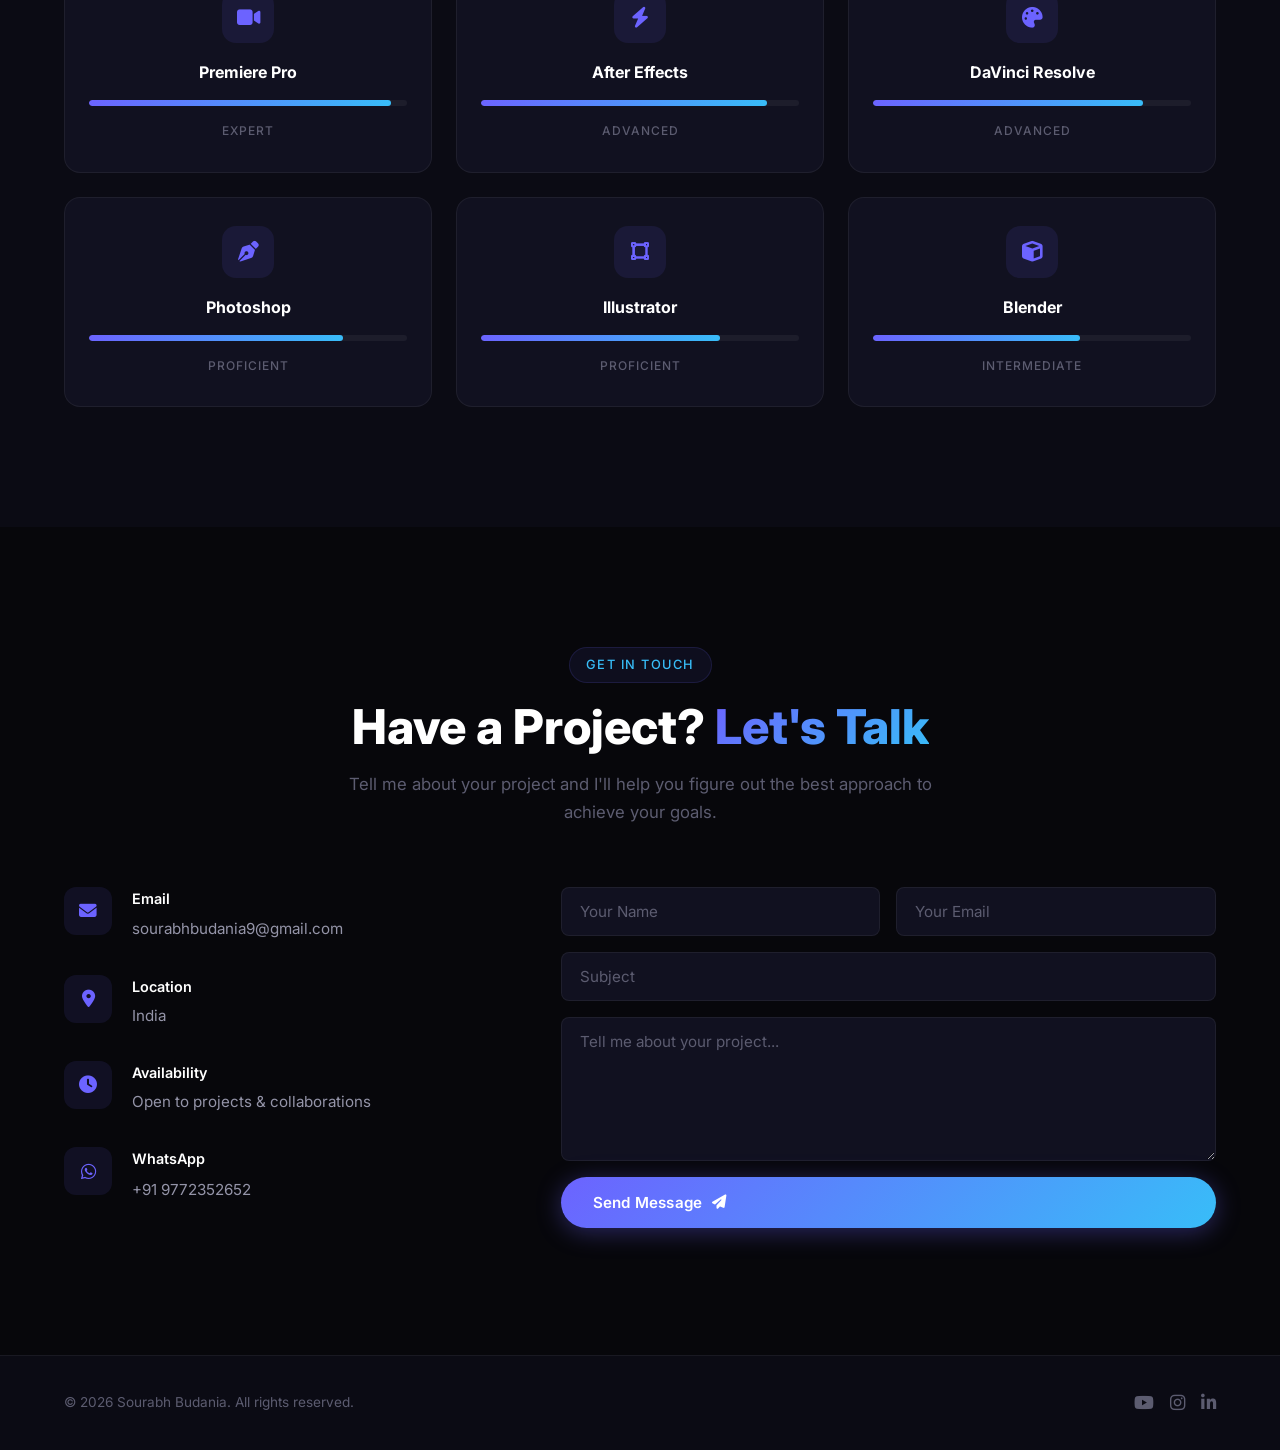
==== commit 99db9177: "Update client brand name" ====
--- a/New/index.html
+++ b/New/index.html
@@ -51,7 +51,7 @@
             <span class="proof-label">Worked With</span>
             <div class="proof-brands">
               <span class="proof-brand">Bluestone</span>
-              <span class="proof-brand">Duplex Media</span>
+              <span class="proof-brand">Why Media</span>
               <span class="proof-brand">Scalar</span>
               <span class="proof-brand">IndianVideoSchool</span>
             </div>
@@ -369,7 +369,7 @@
             <span class="brand-trust-label">Worked With</span>
             <div class="brand-grid">
               <span class="brand-chip">Bluestone</span>
-              <span class="brand-chip">Duplex Media</span>
+              <span class="brand-chip">Why Media</span>
               <span class="brand-chip">Scalar</span>
               <span class="brand-chip">IndianVideoSchool</span>
               <span class="brand-chip">IICS</span>
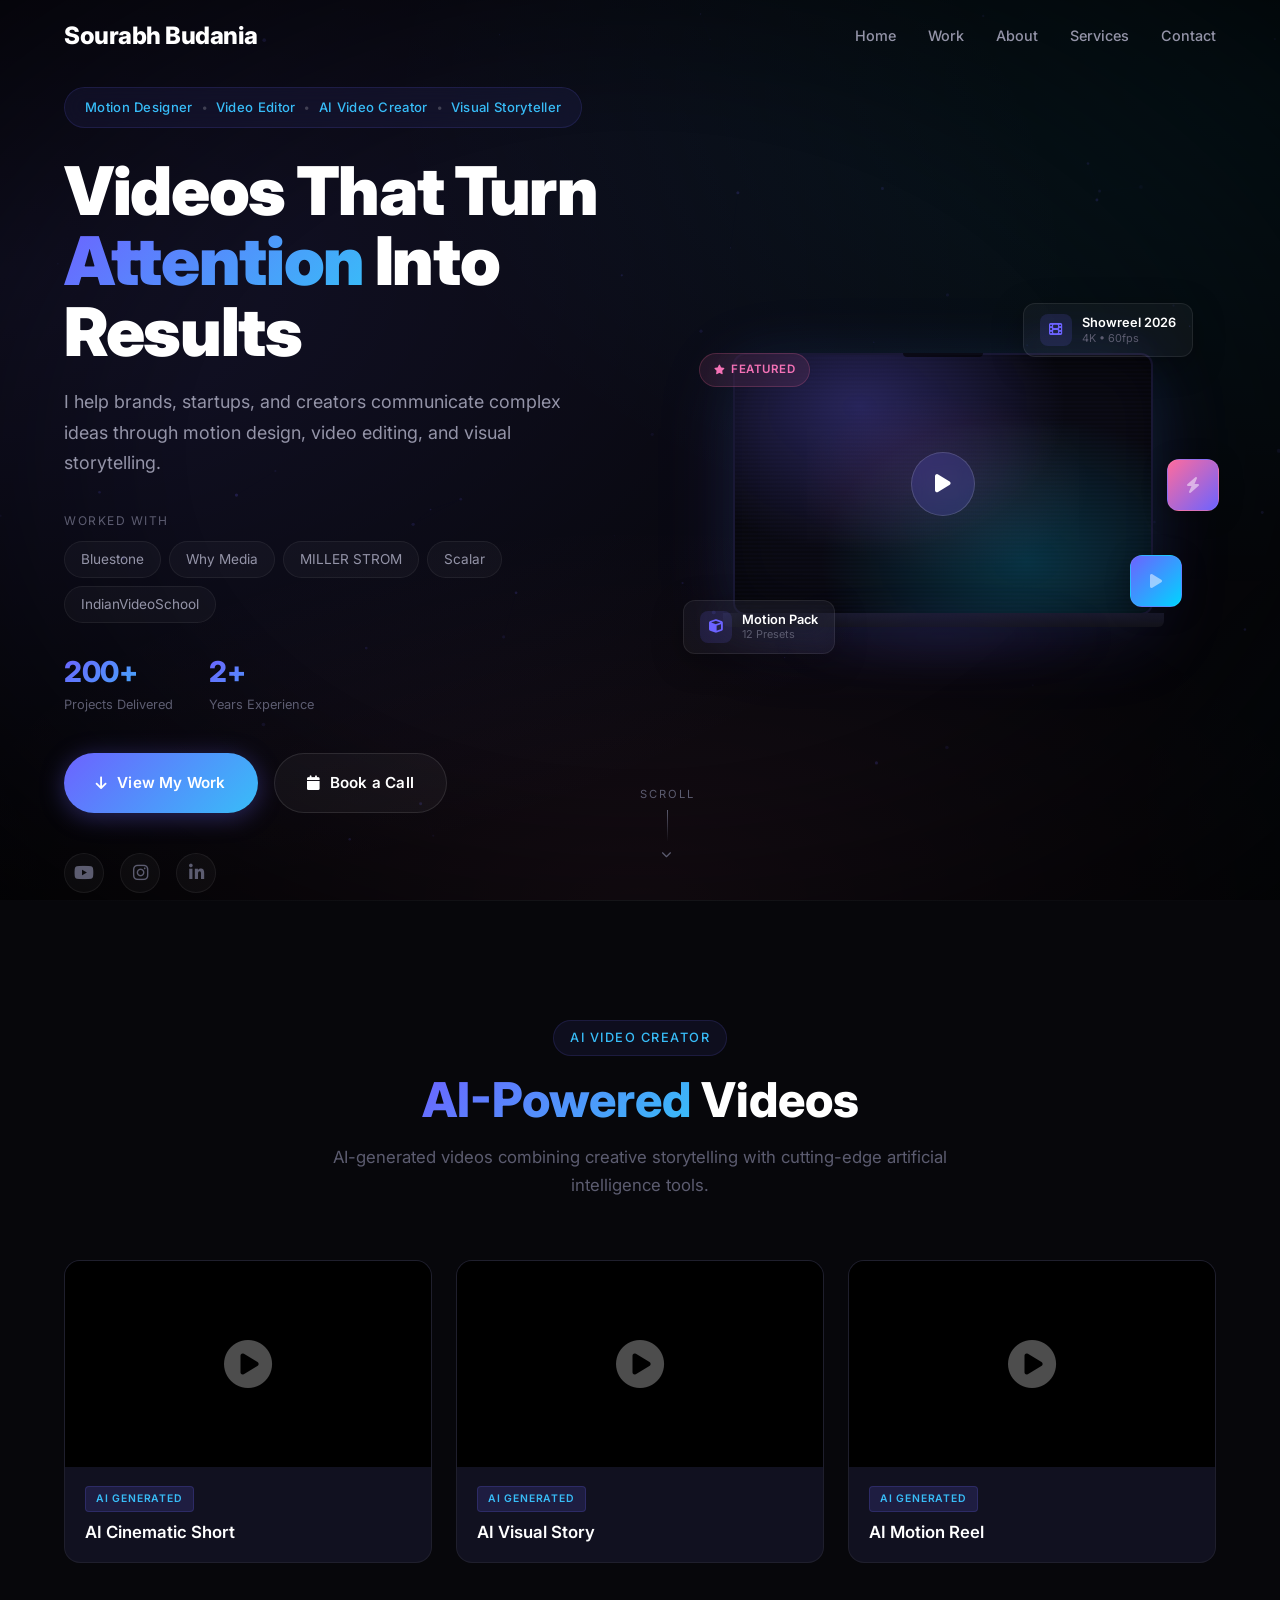
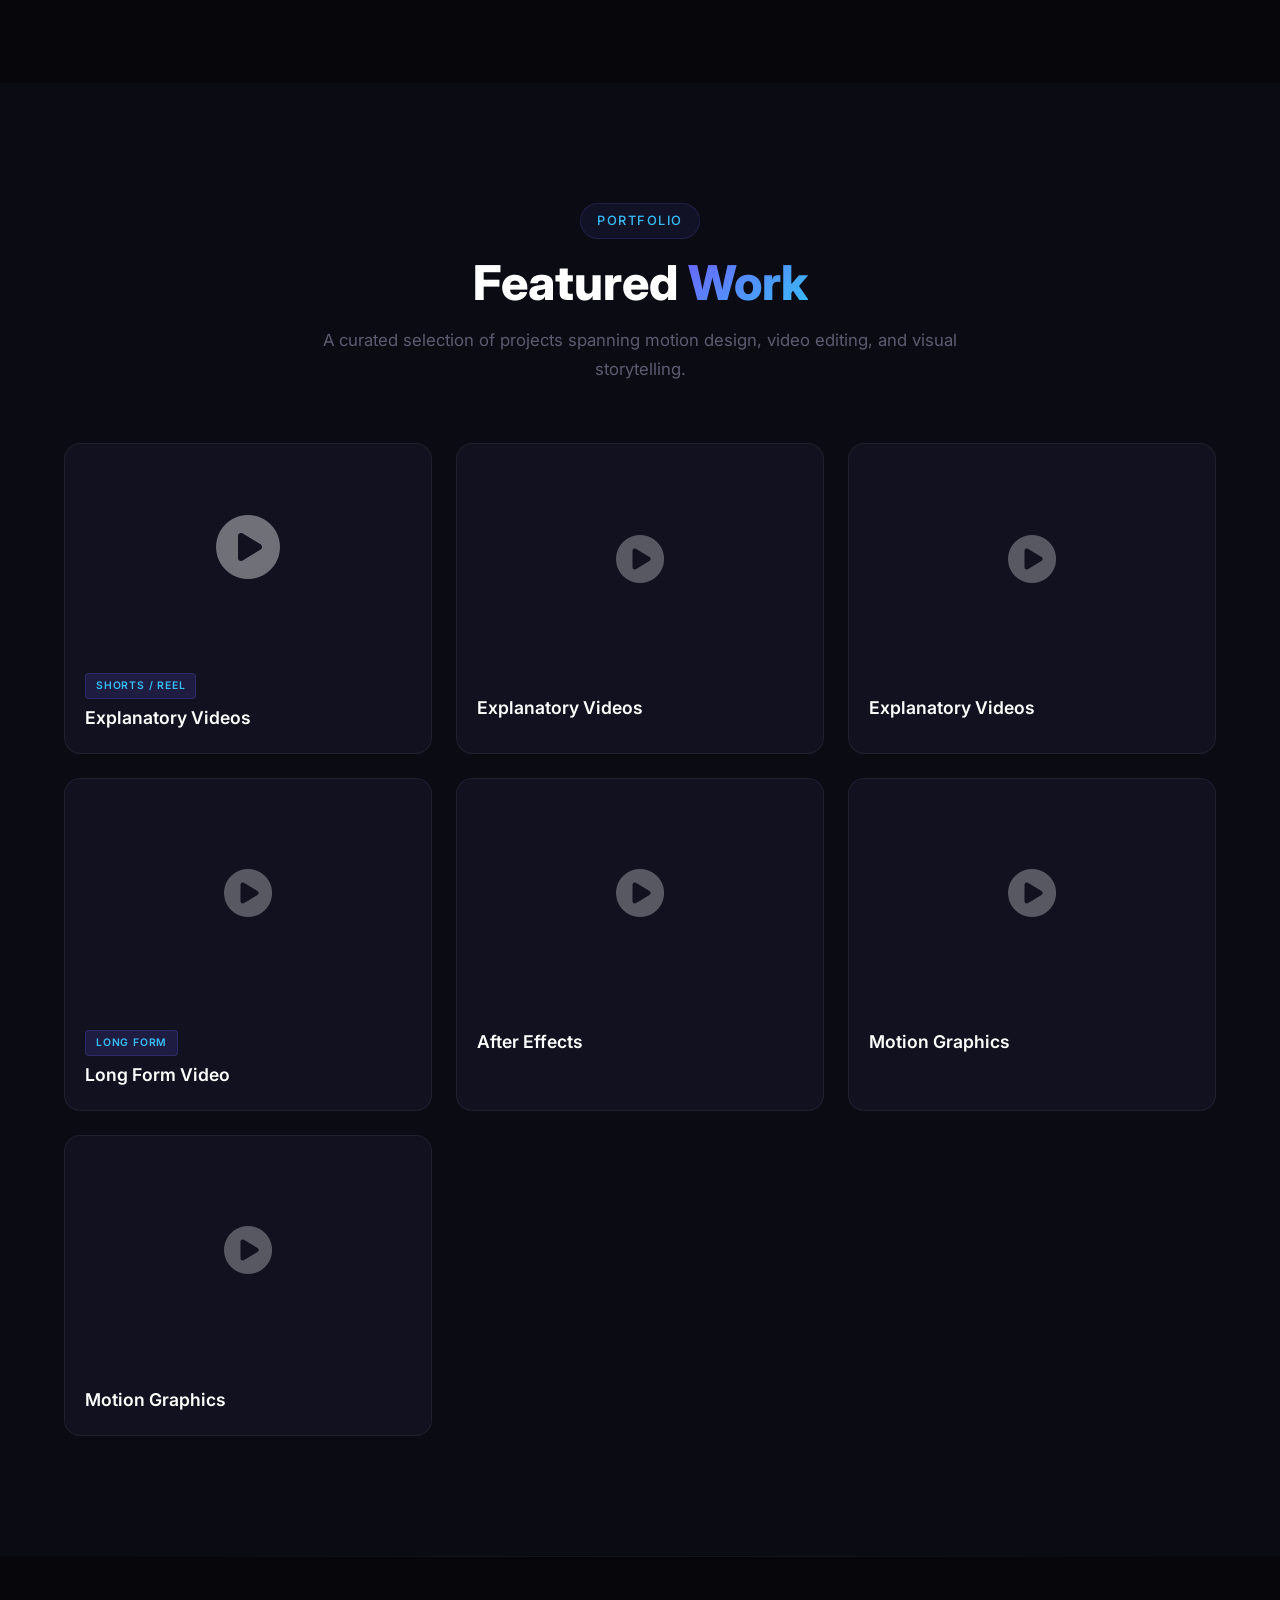
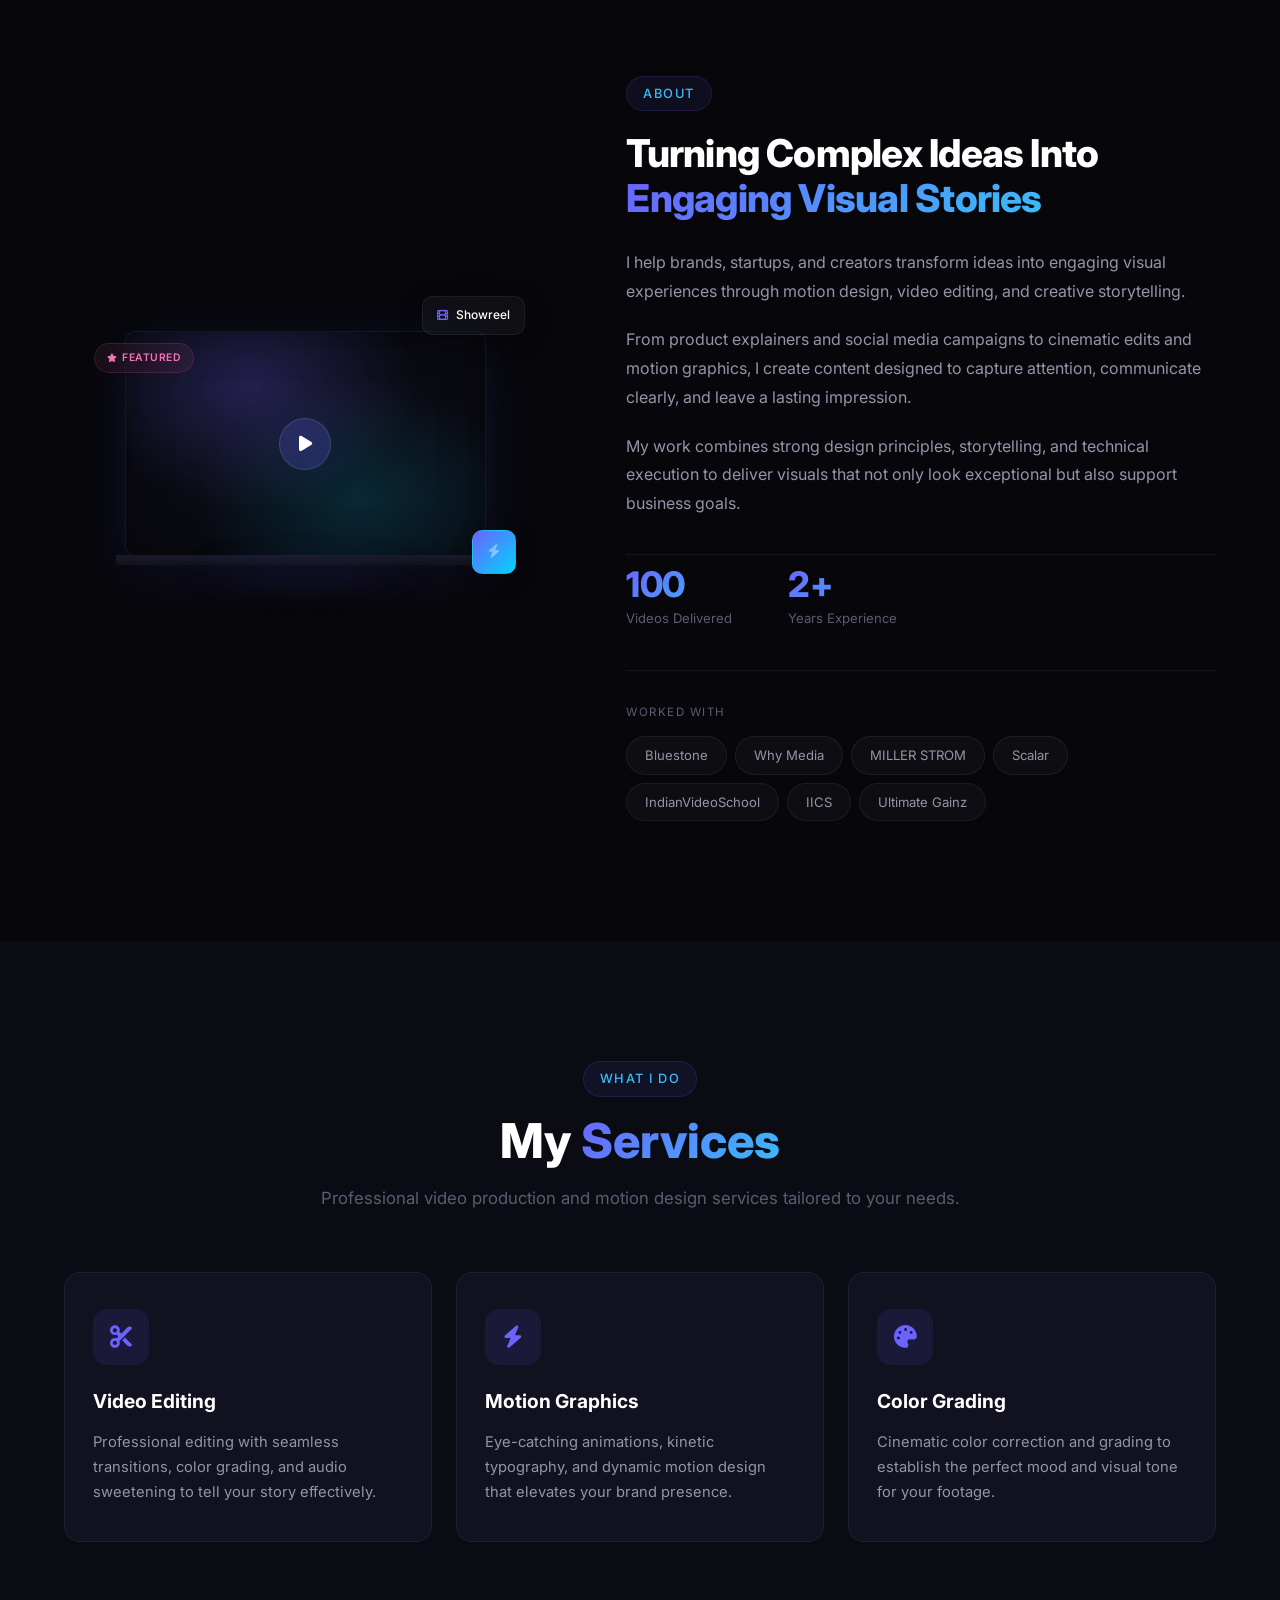
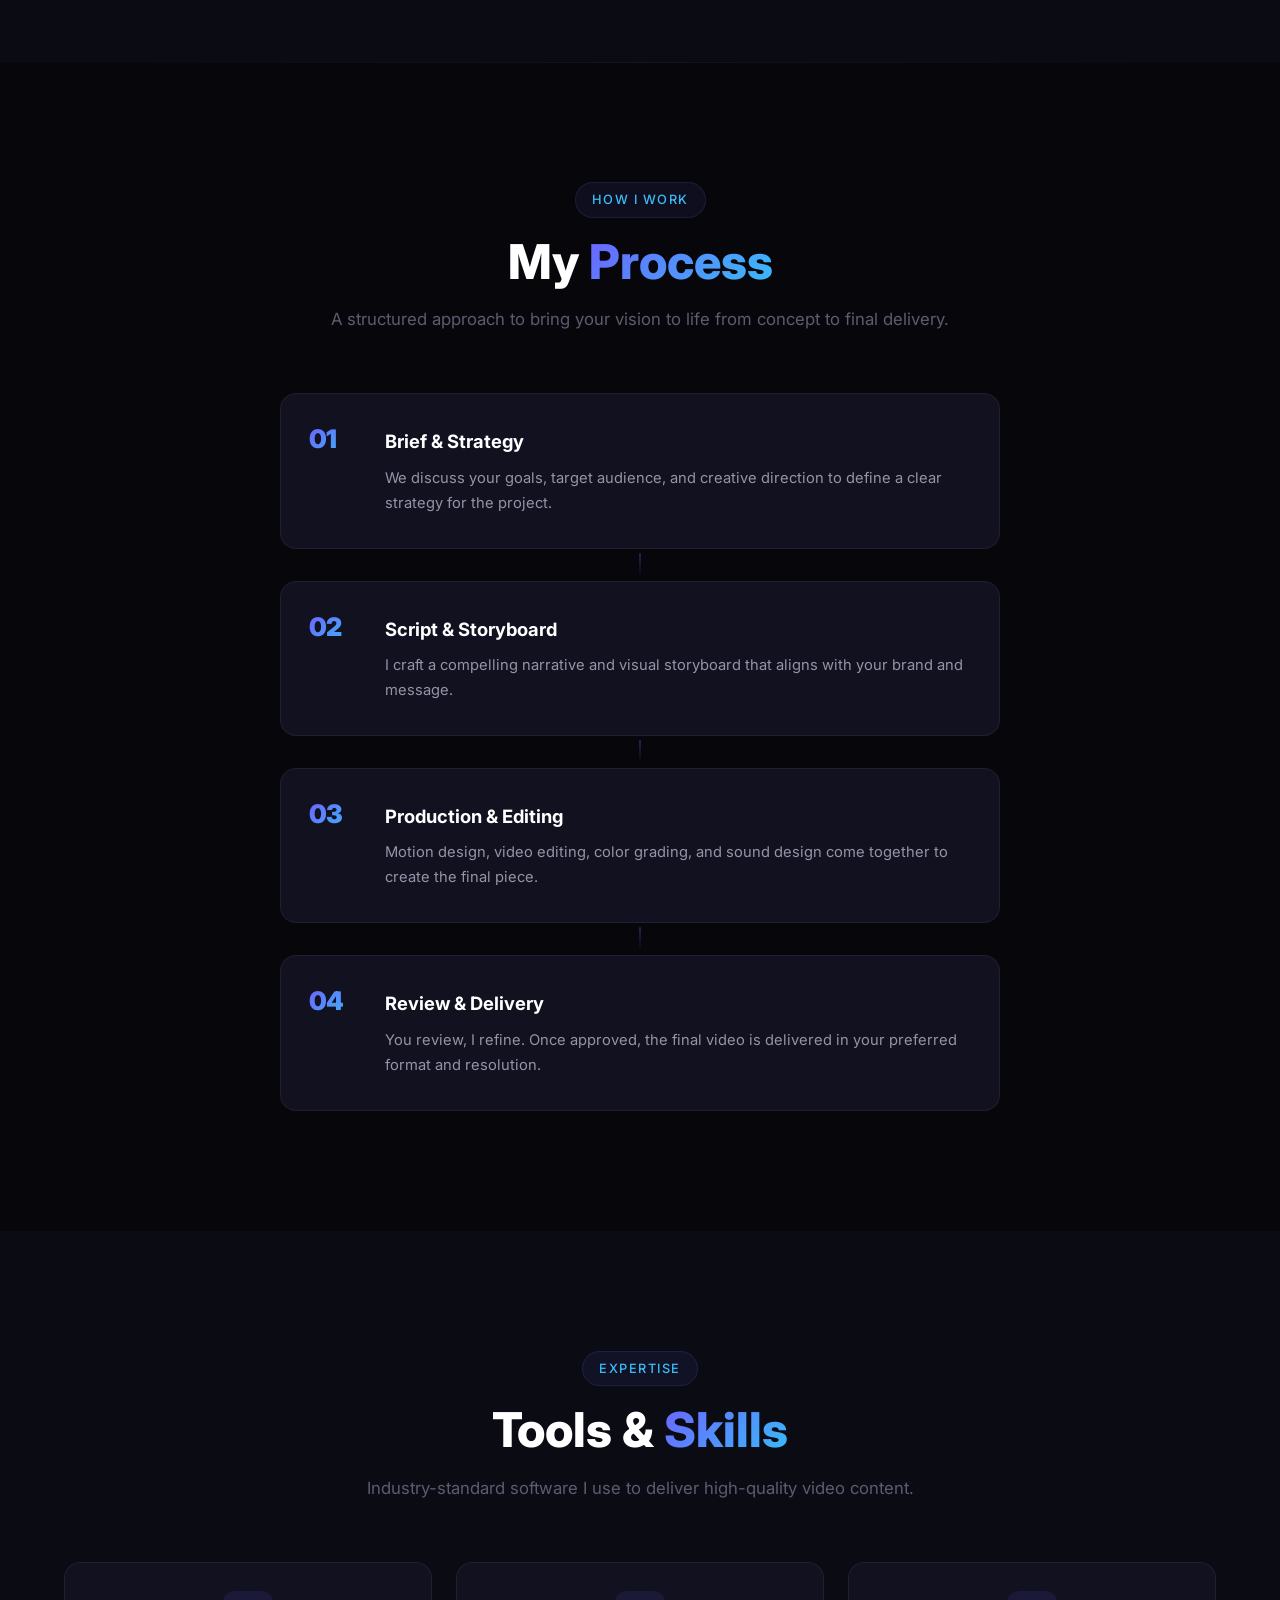
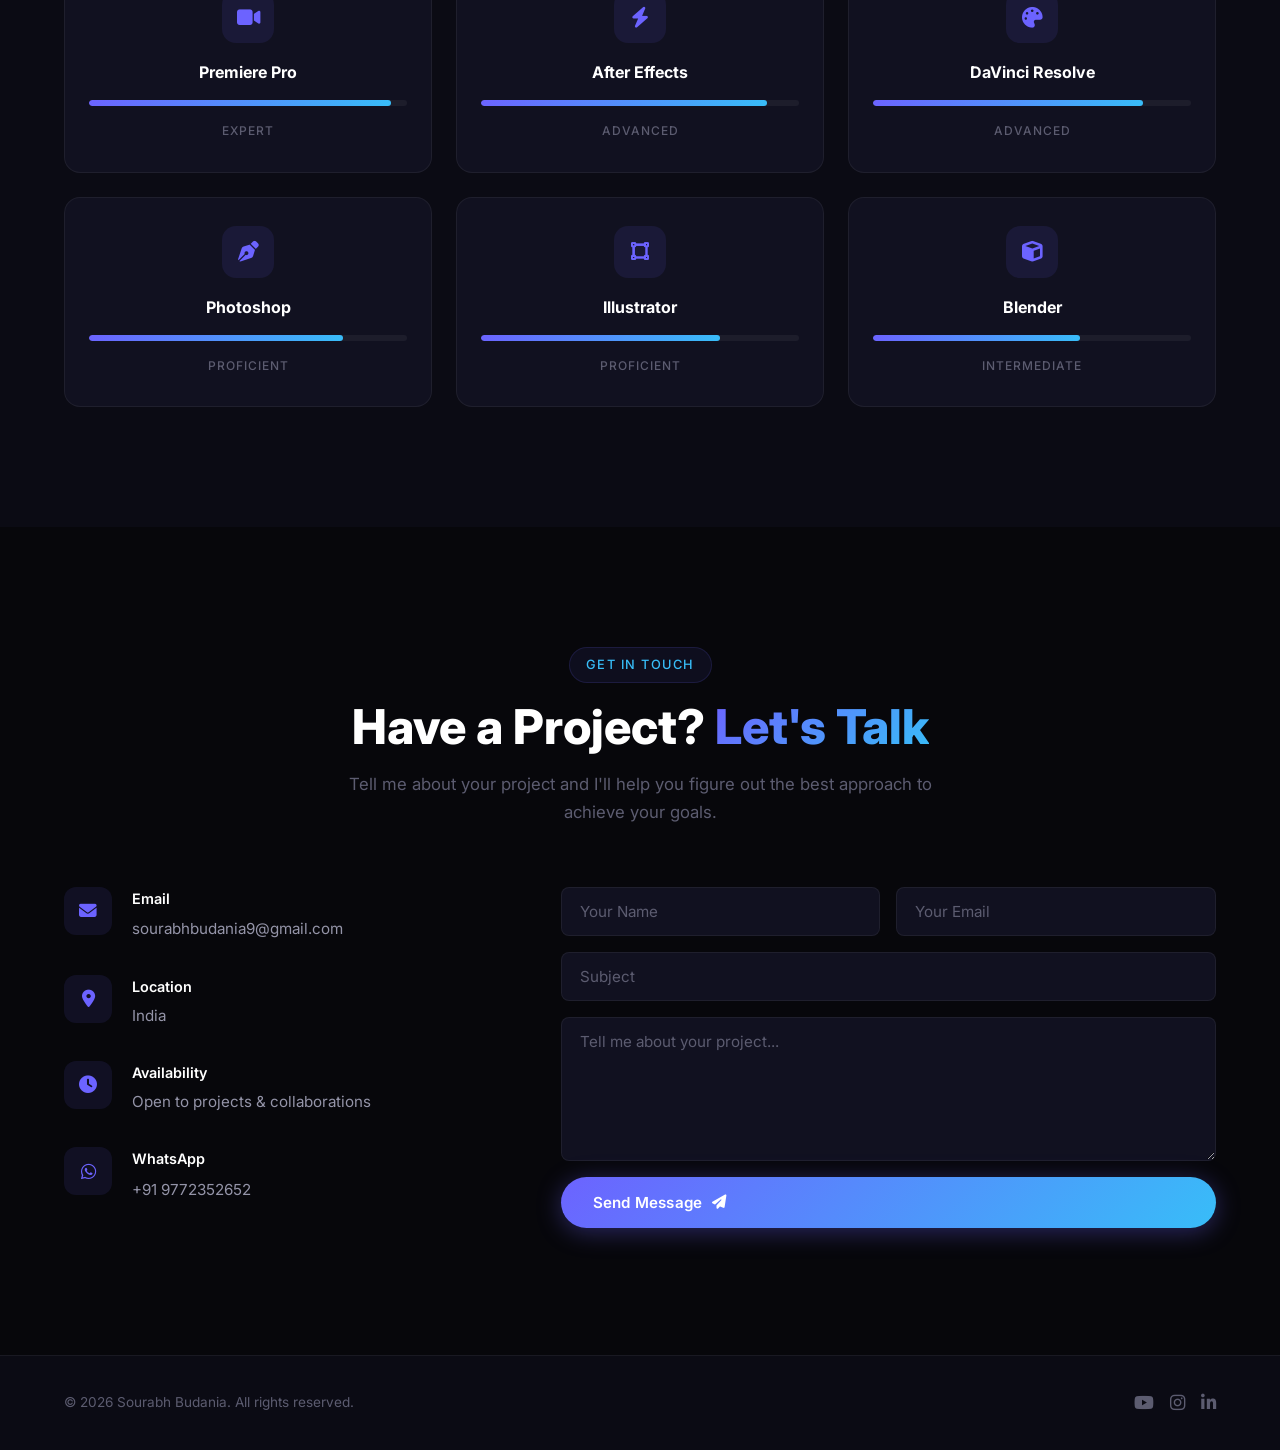
==== commit 9941f544: "Update about stats and client list" ====
--- a/New/index.html
+++ b/New/index.html
@@ -52,6 +52,7 @@
             <div class="proof-brands">
               <span class="proof-brand">Bluestone</span>
               <span class="proof-brand">Why Media</span>
+              <span class="proof-brand">MILLER STROM</span>
               <span class="proof-brand">Scalar</span>
               <span class="proof-brand">IndianVideoSchool</span>
             </div>
@@ -356,7 +357,7 @@
 
           <div class="about-stats">
             <div class="about-stat">
-              <span class="about-stat-number" data-target="100">0</span>
+              <span class="about-stat-number" data-target="200">0</span>
               <span class="about-stat-label">Videos Delivered</span>
             </div>
             <div class="about-stat">
@@ -370,6 +371,7 @@
             <div class="brand-grid">
               <span class="brand-chip">Bluestone</span>
               <span class="brand-chip">Why Media</span>
+              <span class="brand-chip">MILLER STROM</span>
               <span class="brand-chip">Scalar</span>
               <span class="brand-chip">IndianVideoSchool</span>
               <span class="brand-chip">IICS</span>
